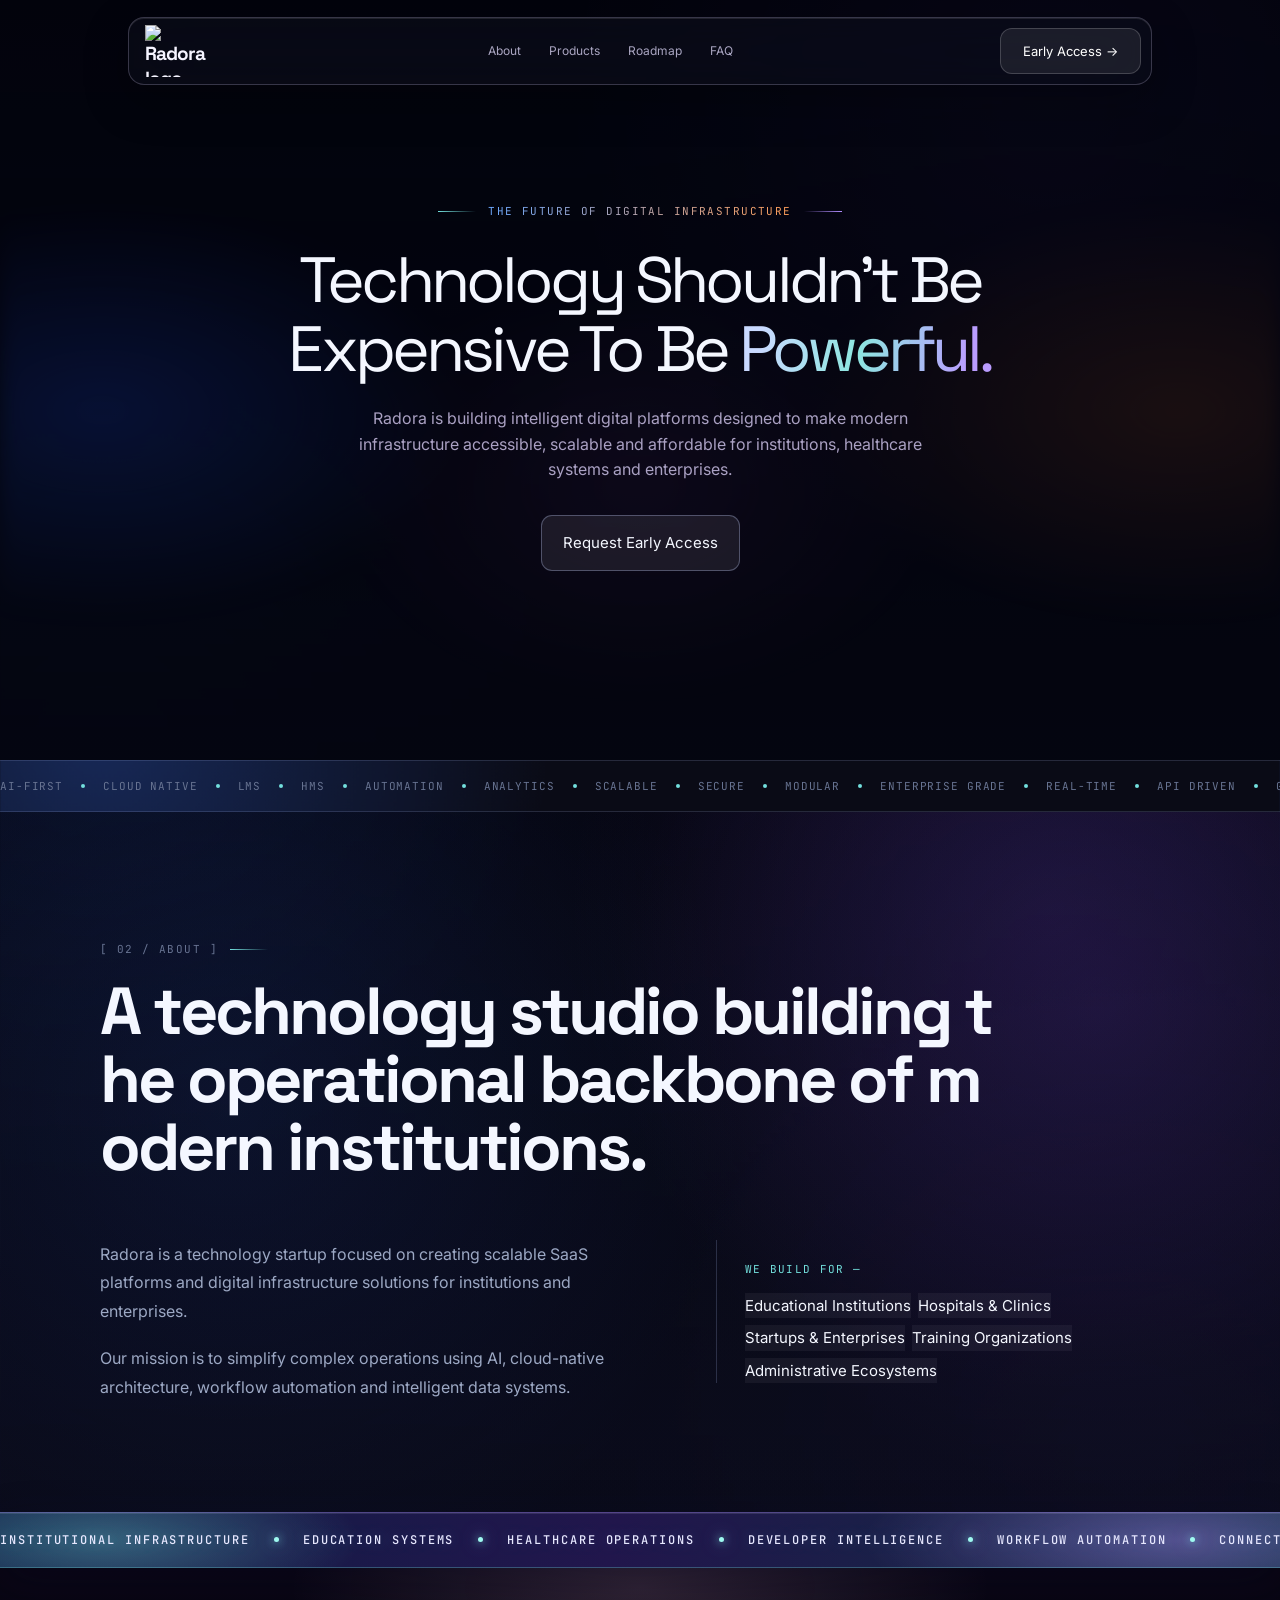
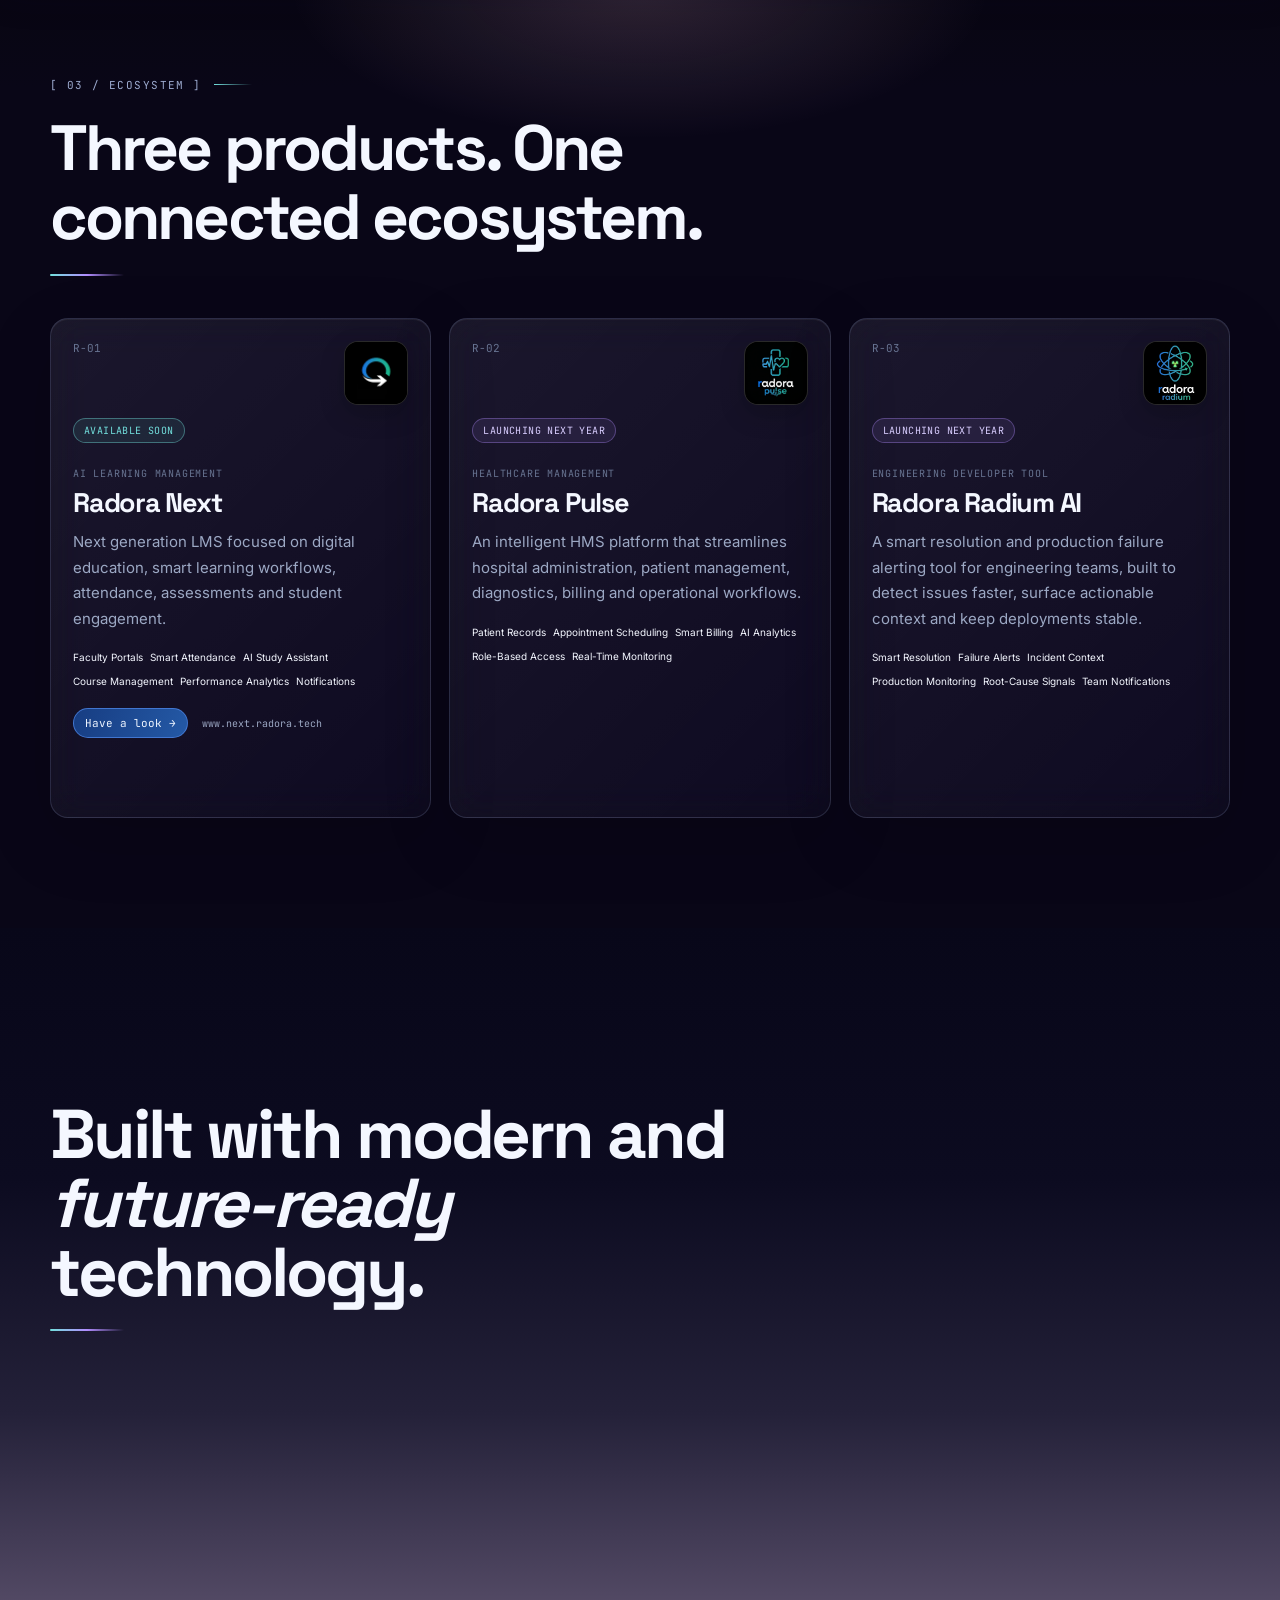
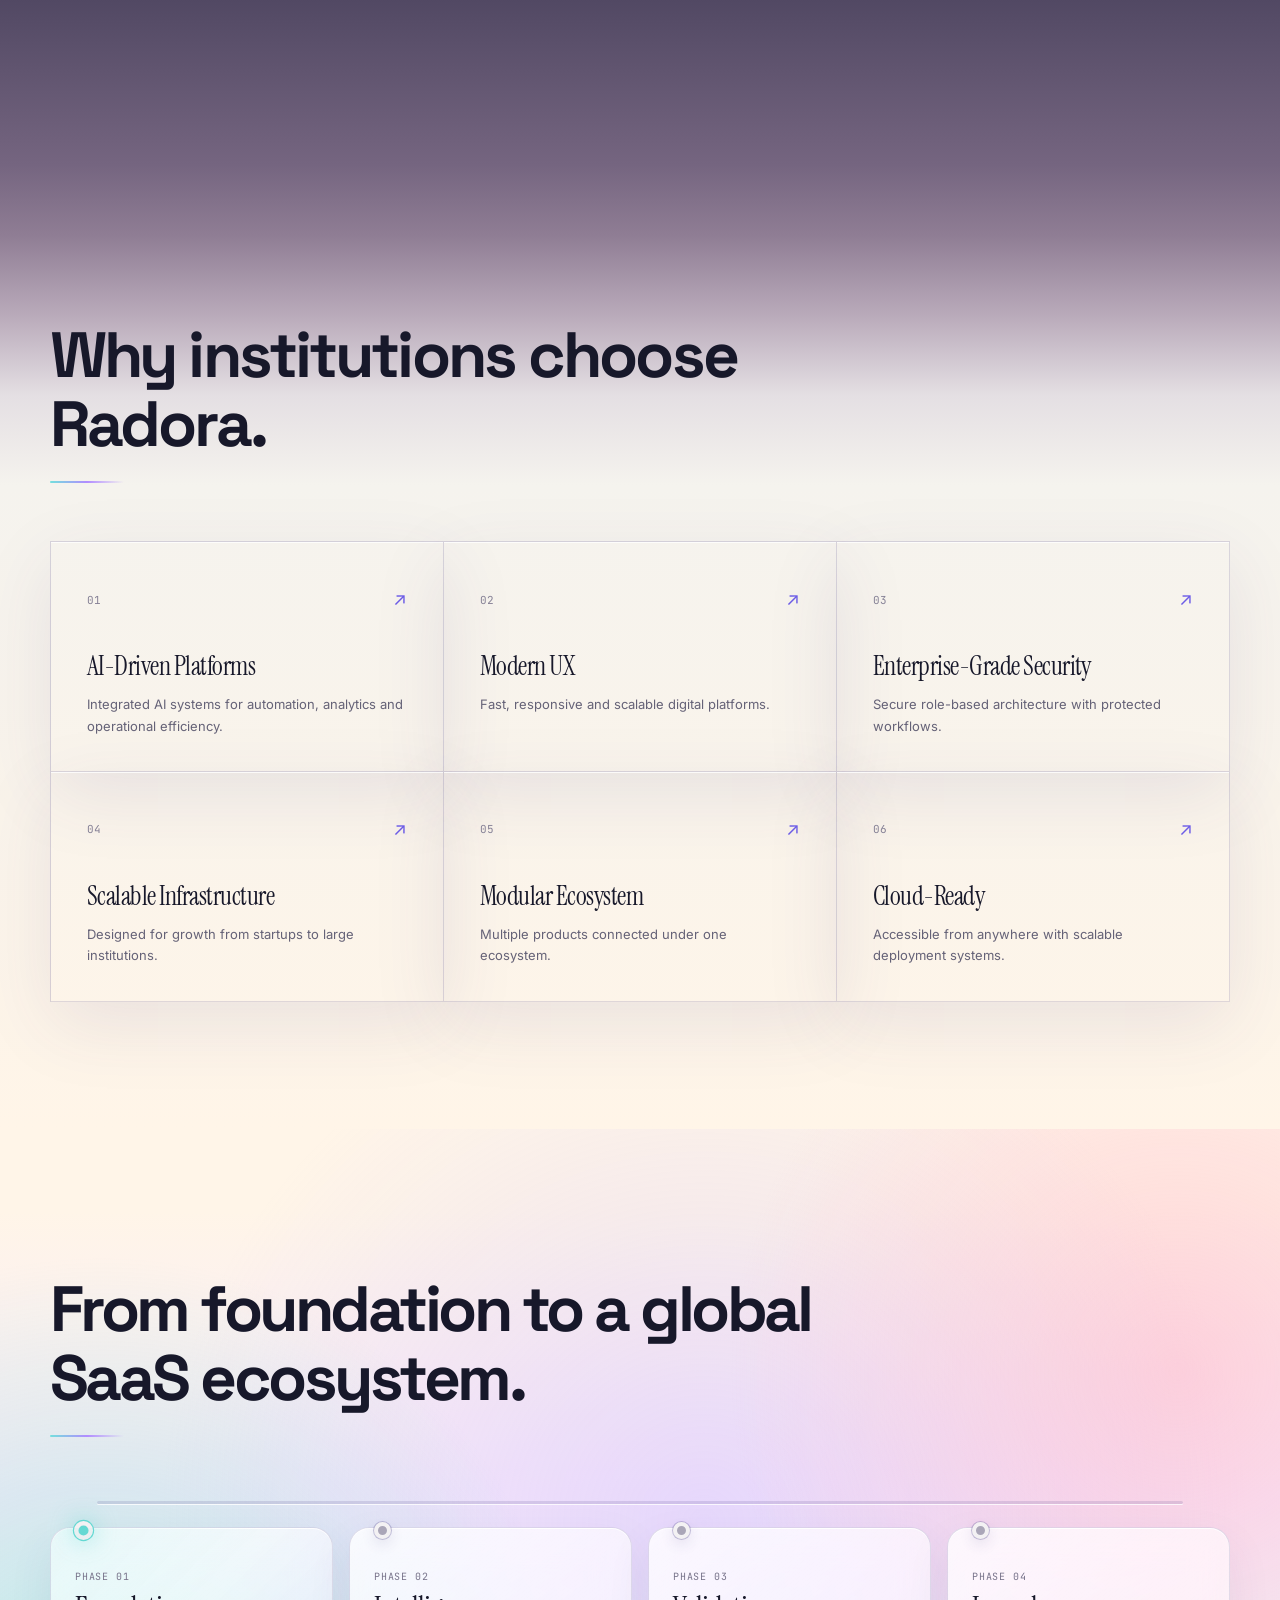
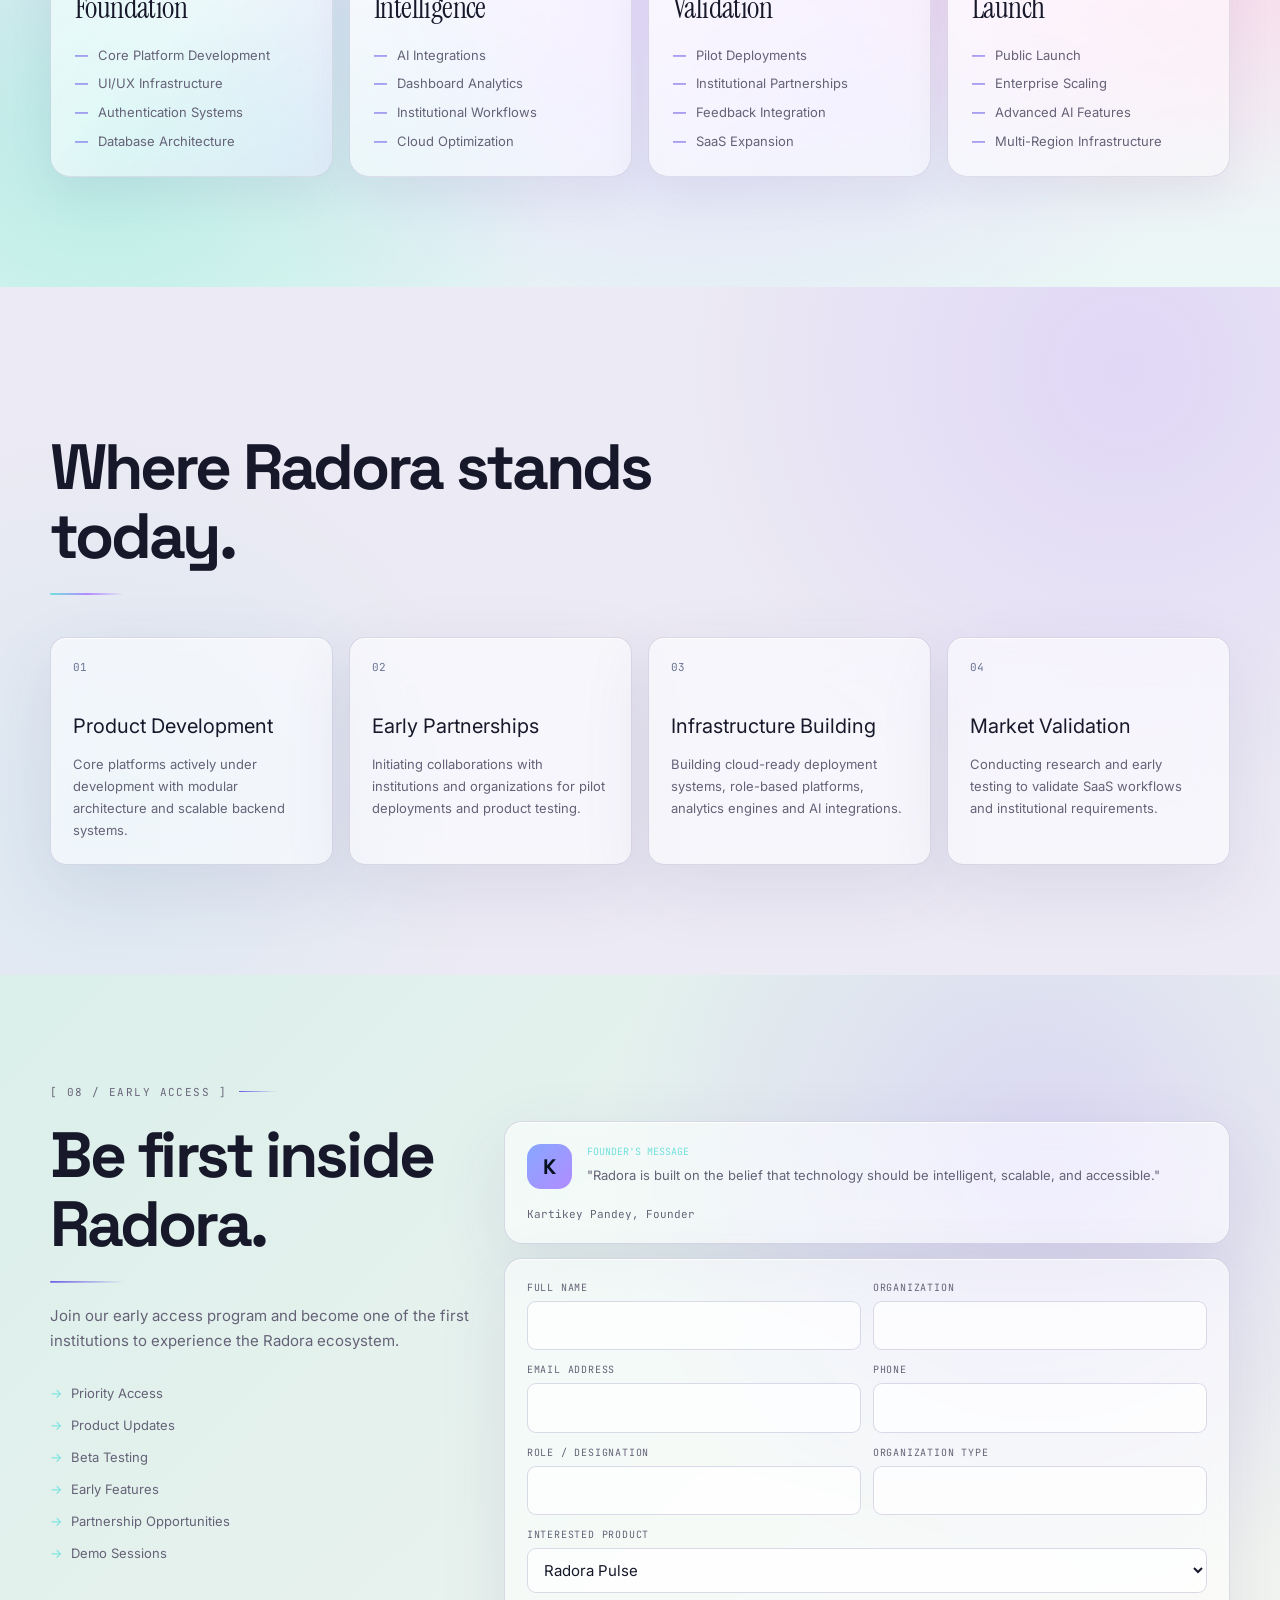
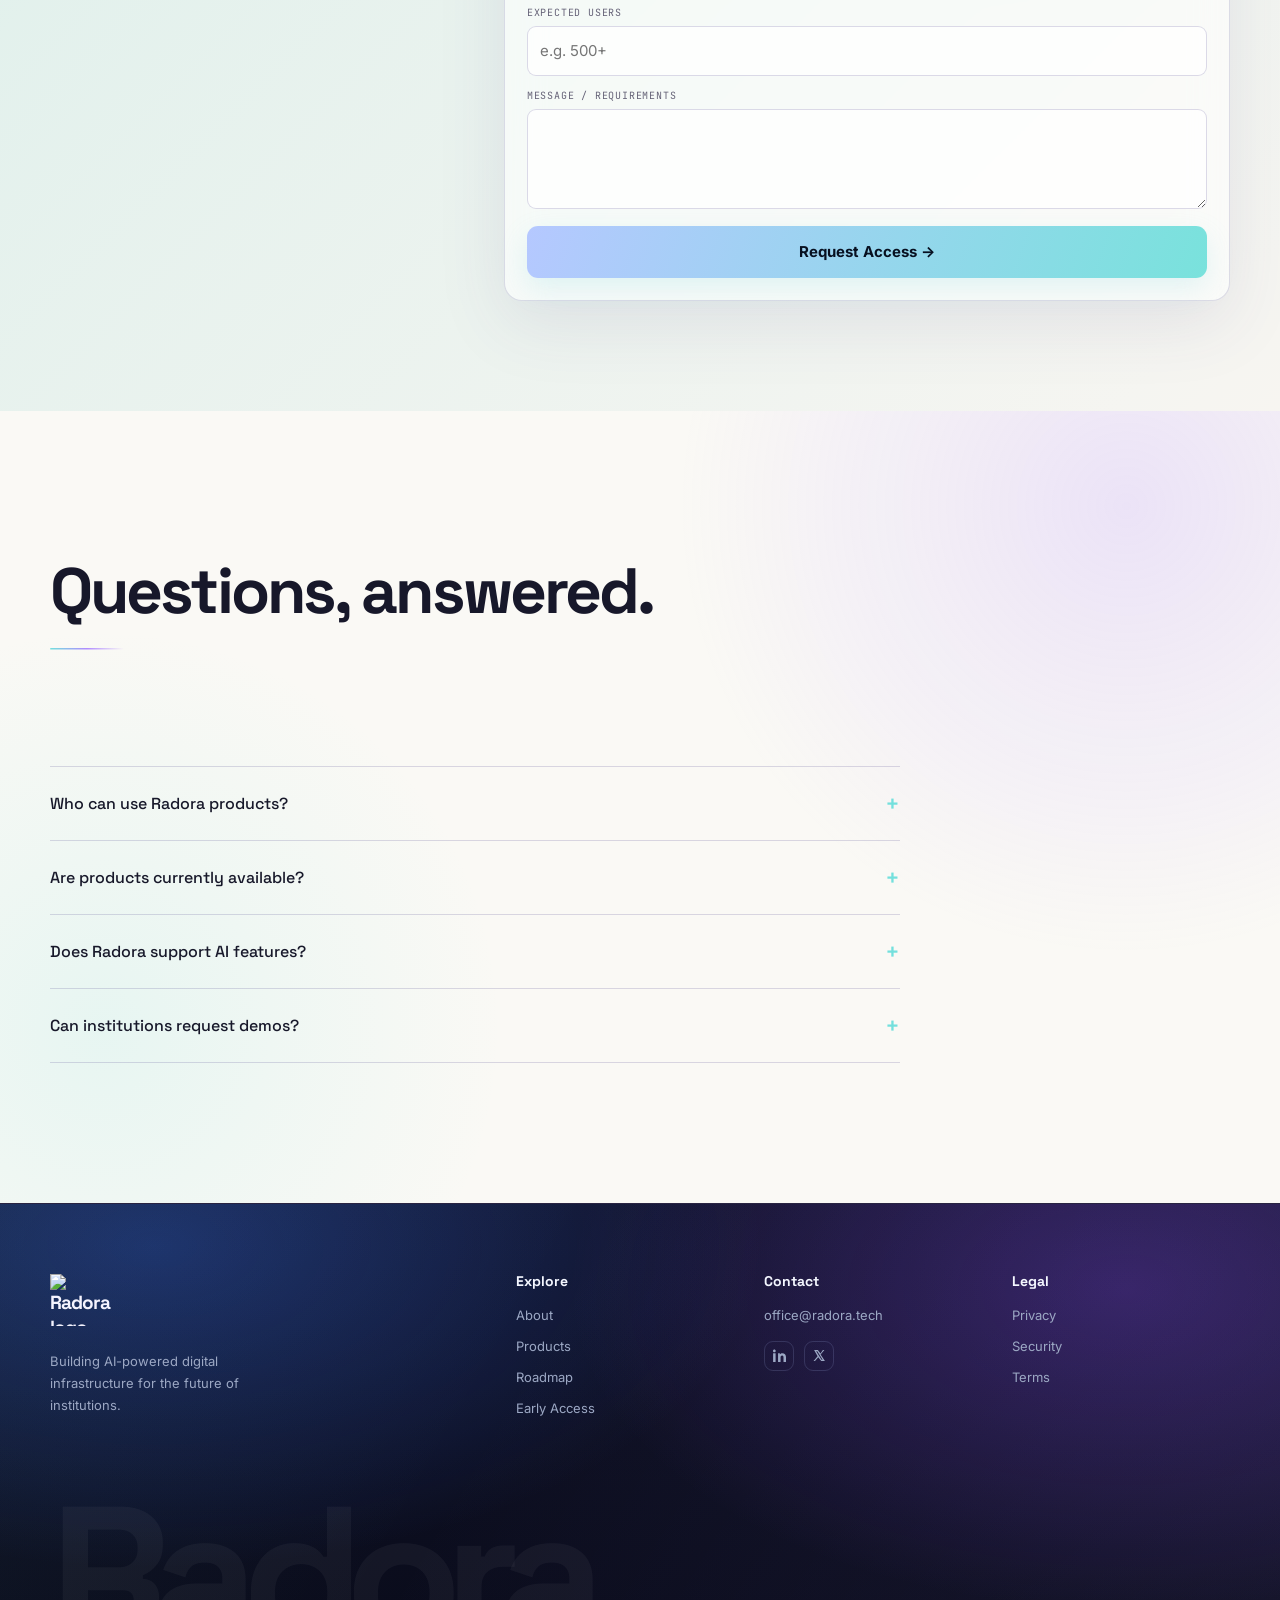
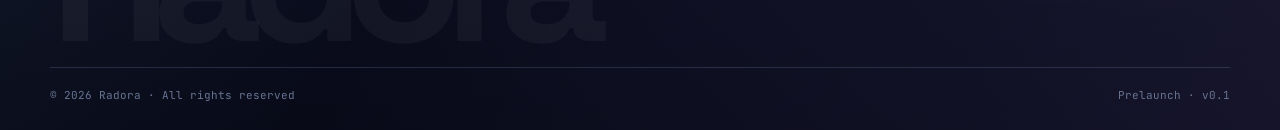
==== index.html @ 743f1c66 "new" ====
<!DOCTYPE html>
<html lang="en">
<head>
    <meta charset="UTF-8">
    <meta name="viewport" content="width=device-width, initial-scale=1.0">
    <title>Radora — AI-First Institutional Infrastructure</title>
    <meta name="description" content="Radora develops next-generation SaaS platforms for Education, Healthcare and Enterprise Operations — combining AI, automation and cloud-native architecture.">
    <meta property="og:title" content="Radora — AI-First Institutional Infrastructure">
    <meta property="og:description" content="Next-generation SaaS for Education, Healthcare and Enterprise. Request early access.">
    <link rel="preconnect" href="https://fonts.googleapis.com">
    <link rel="preconnect" href="https://fonts.gstatic.com" crossorigin>
    <link href="https://fonts.googleapis.com/css2?family=Instrument+Serif:ital@0;1&family=Inter:wght@300;400;500;600&family=JetBrains+Mono:wght@400;500&family=Space+Grotesk:wght@400;500;600;700&display=swap" rel="stylesheet">
    <link rel="stylesheet" href="styles.css">
</head>
<body>
    <!-- Navbar -->
    <nav class="navbar" id="navbar">
        <div class="nav-inner">
            <a href="#top" class="nav-logo">
                <div class="logo-icon">
                    <img src="https://res.cloudinary.com/dcilrqmox/image/upload/v1785686905/radora_office-removebg-preview_u7bznt.png" alt="Radora logo">
                </div>
            </a>
            <div class="nav-links">
                <a href="#about" class="nav-link">About</a>
                <a href="#products" class="nav-link">Products</a>
                <a href="#roadmap" class="nav-link">Roadmap</a>
                <a href="#faq" class="nav-link">FAQ</a>
            </div>
            <a href="#early-access" class="btn-outline nav-cta">Early Access →</a>
            <button class="nav-hamburger" id="hamburger" aria-label="Menu">
                <span></span><span></span><span></span>
            </button>
        </div>
    </nav>

    <!-- Mobile Menu -->
    <div class="mobile-menu" id="mobileMenu">
        <a href="#about" class="mobile-link">About</a>
        <a href="#products" class="mobile-link">Products</a>
        <a href="#roadmap" class="mobile-link">Roadmap</a>
        <a href="#faq" class="mobile-link">FAQ</a>
        <a href="#early-access" class="btn-outline mobile-cta">Early Access →</a>
    </div>

    <main>
        <!-- ========== HERO SECTION ========== -->
        <section id="top" class="hero">
            <video class="hero-video" autoplay muted loop playsinline preload="metadata" aria-hidden="true">
                <source src="./vid.mp4" type="video/mp4">
            </video>
            <div class="hero-panel">
                <div class="reference-stage">
                    <div class="reference-card reference-card--planning">
                        <div class="reference-pill"><span>◯</span> Planning</div>
                        <div class="reference-card-body">
                            <h2>Turn new<br>programs into<br>structured plans<br>without the noise.</h2>
                            <ul>
                                <li>Embedded program leads</li>
                                <li>Decision-ready roadmaps</li>
                            </ul>
                            <a href="#products" class="reference-button">Learn more <span>→</span></a>
                        </div>
                    </div>
                    <div class="reference-card reference-card--procurement">
                        <div class="reference-pill"><span>◔</span> Procurement</div>
                        <div class="reference-card-body">
                            <h2>Source and qualify<br>vendors with far<br>less friction.</h2>
                            <ul>
                                <li>Cross-org scope alignment</li>
                                <li>End-to-end accountability</li>
                            </ul>
                        </div>
                    </div>
                    <div class="reference-card reference-card--logistics">
                        <div class="reference-pill"><span>◌</span> Logistics</div>
                        <div class="reference-card-body">
                            <h2>Move the right<br>materials on time<br>without surprises.</h2>
                            <ul>
                                <li>Spec and fit validations</li>
                                <li>Change order ownership</li>
                            </ul>
                        </div>
                    </div>
                    <div class="reference-card reference-card--commissioning">
                        <div class="reference-pill"><span>♧</span> Commissioning</div>
                        <div class="reference-card-body">
                            <h2>Activate systems<br>with complete<br>context, not<br>guesswork.</h2>
                            <ul>
                                <li>Uninterrupted workflows</li>
                                <li>Verified clean handoffs</li>
                            </ul>
                        </div>
                    </div>
                </div>
                <div class="hero-panel-inner">
                    <!-- Eyebrow -->
                    <div class="hero-eyebrow anim-in">
                        <span class="eyebrow-line"></span>
                        <span>THE FUTURE OF DIGITAL INFRASTRUCTURE</span>
                        <span class="eyebrow-line"></span>
                    </div>

                    <!-- Headline -->
                    <h1 class="hero-title anim-in">
                        <span class="hero-title-line">Technology Shouldn't Be</span>
                        <span class="hero-title-line">Expensive To Be <span class="gradient-text-blue">Powerful.</span></span>
                    </h1>

                    <!-- Sub -->
                    <p class="hero-sub anim-in">
                        Radora is building intelligent digital platforms designed to make modern infrastructure accessible, scalable and affordable for institutions, healthcare systems and enterprises.
                    </p>

                    <!-- CTA Buttons -->
                    <div class="hero-actions anim-in">
                        <a href="#products" class="btn-primary btn-lg">Explore Ecosystem</a>
                        <a href="#early-access" class="btn-glass btn-lg">Request Early Access</a>
                    </div>
                </div>

                <!-- Ecosystem Orbit Diagram -->
                <div class="hero-orbit-section anim-in">
                    <div class="hero-object-stage" aria-hidden="true">
                        <div class="object-glow"></div>
                        <div class="glass-console">
                            <div class="console-top">
                                <span class="console-kicker"><i></i> RADIUM / LIVE SYSTEM</span>
                                <span class="console-time">09:41:08 UTC</span>
                            </div>
                            <div class="console-screen">
                                <div class="screen-chart"><span></span><span></span><span></span><span></span><span></span><span></span></div>
                                <div class="screen-copy"><strong>98.7%</strong><small>system health</small></div>
                            </div>
                            <div class="console-bottom"><span>AI orchestration</span><span class="live-status">● Operational</span></div>
                        </div>
                        <div class="floating-metric metric-one"><small>ACTIVE WORKFLOWS</small><strong>2,480</strong><em>+18.4%</em></div>
                        <div class="floating-metric metric-two"><small>RESPONSE TIME</small><strong>42<span>ms</span></strong><em>optimal</em></div>
                        <div class="glass-orb"><span></span></div>
                    </div>
                    <div class="orbit-diagram">
                        <div class="orbit-ring orbit-outer"></div>
                        <div class="orbit-ring orbit-inner"></div>
                        <div class="orbit-ring orbit-innermost"></div>
                        <div class="orbit-center-node">
                            <div class="orbit-center-label">Core AI</div>
                            <div class="orbit-center-name">RADIUM AI</div>
                        </div>
                        <div class="ecosystem-node node-right anim-in" data-delay="200">
                            <div class="node-label">Product Node</div>
                            <div class="node-name">Radora Pulse HMS</div>
                        </div>
                        <div class="ecosystem-node node-bottom anim-in" data-delay="300">
                            <div class="node-label">Product Node</div>
                            <div class="node-name">Radora Next LMS</div>
                        </div>
                        <div class="ecosystem-node node-left anim-in" data-delay="400">
                            <div class="node-label">Product Node</div>
                            <div class="node-name">Future Platforms</div>
                        </div>
                    </div>
                </div>

            </div>
        </section>

        <!-- ========== MARQUEE ========== -->
        <section class="marquee-section">
            <div class="marquee-track">
                <div class="marquee-content">
                    <span>AI-First</span><span class="marquee-dot"></span>
                    <span>Cloud Native</span><span class="marquee-dot"></span>
                    <span>LMS</span><span class="marquee-dot"></span>
                    <span>HMS</span><span class="marquee-dot"></span>
                    <span>Automation</span><span class="marquee-dot"></span>
                    <span>Analytics</span><span class="marquee-dot"></span>
                    <span>Scalable</span><span class="marquee-dot"></span>
                    <span>Secure</span><span class="marquee-dot"></span>
                    <span>Modular</span><span class="marquee-dot"></span>
                    <span>Enterprise Grade</span><span class="marquee-dot"></span>
                    <span>Real-Time</span><span class="marquee-dot"></span>
                    <span>API Driven</span><span class="marquee-dot"></span>
                    <span>GPT-Powered</span><span class="marquee-dot"></span>
                </div>
                <div class="marquee-content" aria-hidden="true">
                    <span>AI-First</span><span class="marquee-dot"></span>
                    <span>Cloud Native</span><span class="marquee-dot"></span>
                    <span>LMS</span><span class="marquee-dot"></span>
                    <span>HMS</span><span class="marquee-dot"></span>
                    <span>Automation</span><span class="marquee-dot"></span>
                    <span>Analytics</span><span class="marquee-dot"></span>
                    <span>Scalable</span><span class="marquee-dot"></span>
                    <span>Secure</span><span class="marquee-dot"></span>
                    <span>Modular</span><span class="marquee-dot"></span>
                    <span>Enterprise Grade</span><span class="marquee-dot"></span>
                    <span>Real-Time</span><span class="marquee-dot"></span>
                    <span>API Driven</span><span class="marquee-dot"></span>
                    <span>GPT-Powered</span><span class="marquee-dot"></span>
                </div>
            </div>
        </section>

        <!-- ========== ABOUT SECTION ========== -->
        <section id="about" class="section-about">
            <video class="about-video" autoplay muted loop playsinline preload="metadata" aria-hidden="true">
                <source src="./vid.mp4" type="video/mp4">
            </video>
            <div class="container">
                <div class="section-label anim-in">
                    <span class="label-mono">[ 02 / About ]</span>
                    <span class="label-line"></span>
                </div>
                <h2 class="about-heading about-typewriter anim-in">
                    A technology studio building the operational backbone of modern institutions.
                </h2>
                <div class="about-grid">
                    <div class="about-text-col anim-in">
                        <p>Radora is a technology startup focused on creating scalable SaaS platforms and digital infrastructure solutions for institutions and enterprises.</p>
                        <p>Our mission is to simplify complex operations using AI, cloud-native architecture, workflow automation and intelligent data systems.</p>
                    </div>
                    <div class="about-pills-col anim-in">
                        <div class="pills-label">We build for —</div>
                        <div class="pills-wrap">
                            <span class="pill">Educational Institutions</span>
                            <span class="pill">Hospitals & Clinics</span>
                            <span class="pill">Startups & Enterprises</span>
                            <span class="pill">Training Organizations</span>
                            <span class="pill">Administrative Ecosystems</span>
                        </div>
                    </div>
                </div>
            </div>
        </section>

        <!-- ========== ECOSYSTEM BELT ========== -->
        <section class="marquee-section ecosystem-belt" aria-label="Radora capabilities">
            <div class="marquee-track">
                <div class="marquee-content">
                    <span>Institutional Infrastructure</span><span class="marquee-dot"></span>
                    <span>Education Systems</span><span class="marquee-dot"></span>
                    <span>Healthcare Operations</span><span class="marquee-dot"></span>
                    <span>Developer Intelligence</span><span class="marquee-dot"></span>
                    <span>Workflow Automation</span><span class="marquee-dot"></span>
                    <span>Connected Platforms</span><span class="marquee-dot"></span>
                    <span>Intelligent Data</span><span class="marquee-dot"></span>
                    <span>Future-Ready Products</span><span class="marquee-dot"></span>
                </div>
                <div class="marquee-content" aria-hidden="true">
                    <span>Institutional Infrastructure</span><span class="marquee-dot"></span>
                    <span>Education Systems</span><span class="marquee-dot"></span>
                    <span>Healthcare Operations</span><span class="marquee-dot"></span>
                    <span>Developer Intelligence</span><span class="marquee-dot"></span>
                    <span>Workflow Automation</span><span class="marquee-dot"></span>
                    <span>Connected Platforms</span><span class="marquee-dot"></span>
                    <span>Intelligent Data</span><span class="marquee-dot"></span>
                    <span>Future-Ready Products</span><span class="marquee-dot"></span>
                </div>
            </div>
        </section>

        <!-- ========== PRODUCTS / ECOSYSTEM ========== -->
        <section id="products" class="section-products">
            <div class="container">
                <div class="section-label anim-in">
                    <span class="label-mono light">[ 03 / Ecosystem ]</span>
                    <span class="label-line light"></span>
                </div>
                <h2 class="products-title section-heading anim-in">Three products. One connected ecosystem.</h2>

                <div class="products-grid">
                    <!-- Product 1: Radora Next -->
                    <article class="product-card anim-in" data-delay="0">
                        <div class="product-header">
                            <span class="product-id">R-01</span>
                            <img class="product-logo" src="./next.png" alt="Radora Next logo">
                        </div>
                        <div class="product-status product-status--soon">Available Soon</div>
                        <div class="product-category">AI Learning Management</div>
                        <h3 class="product-name">Radora Next</h3>
                        <p class="product-desc">Next generation LMS focused on digital education, smart learning workflows, attendance, assessments and student engagement.</p>
                        <div class="product-tags">
                            <span>Faculty Portals</span>
                            <span>Smart Attendance</span>
                            <span>AI Study Assistant</span>
                            <span>Course Management</span>
                            <span>Performance Analytics</span>
                            <span>Notifications</span>
                        </div>
                        <div class="product-visit">
                            <a class="product-visit-button" href="https://www.next.radora.tech" target="_blank" rel="noopener noreferrer">Have a look →</a>
                            <a class="product-visit-url" href="https://www.next.radora.tech" target="_blank" rel="noopener noreferrer">www.next.radora.tech</a>
                        </div>
                        <div class="product-meta">
                            <div><div class="meta-label">Stage</div><div>Core Modules & AI Integration Research</div></div>
                            <div><div class="meta-label">For</div><div>Schools · Colleges · Universities · Coaching</div></div>
                            <div><div class="meta-label">Database</div><div>Cloud & Local</div></div>
                        </div>
                    </article>

                    <!-- Product 2: Radora Pulse -->
                    <article class="product-card anim-in" data-delay="100">
                        <div class="product-header">
                            <span class="product-id">R-02</span>
                            <img class="product-logo" src="./pulse.png" alt="Radora Pulse logo">
                        </div>
                        <div class="product-status">Launching Next Year</div>
                        <div class="product-category">Healthcare Management</div>
                        <h3 class="product-name">Radora Pulse</h3>
                        <p class="product-desc">An intelligent HMS platform that streamlines hospital administration, patient management, diagnostics, billing and operational workflows.</p>
                        <div class="product-tags">
                            <span>Patient Records</span>
                            <span>Appointment Scheduling</span>
                            <span>Smart Billing</span>
                            <span>AI Analytics</span>
                            <span>Role-Based Access</span>
                            <span>Real-Time Monitoring</span>
                        </div>
                        <div class="product-meta">
                            <div><div class="meta-label">Stage</div><div>MVP Architecture & Dashboard Development</div></div>
                            <div><div class="meta-label">For</div><div>Hospitals · Clinics · Healthcare Institutions</div></div>
                            <div><div class="meta-label">Database</div><div>Cloud & Local</div></div>
                        </div>
                    </article>

                    <!-- Product 3: Radora Radium AI -->
                    <article class="product-card anim-in" data-delay="200">
                        <div class="product-header">
                            <span class="product-id">R-03</span>
                            <img class="product-logo" src="./radium.png" alt="Radora Radium AI logo">
                        </div>
                        <div class="product-status">Launching Next Year</div>
                        <div class="product-category">Engineering Developer Tool</div>
                        <h3 class="product-name">Radora Radium AI</h3>
                        <p class="product-desc">A smart resolution and production failure alerting tool for engineering teams, built to detect issues faster, surface actionable context and keep deployments stable.</p>
                        <div class="product-tags">
                            <span>Smart Resolution</span>
                            <span>Failure Alerts</span>
                            <span>Incident Context</span>
                            <span>Production Monitoring</span>
                            <span>Root-Cause Signals</span>
                            <span>Team Notifications</span>
                        </div>
                        <div class="product-meta">
                            <div><div class="meta-label">Stage</div><div>Developer Tooling & Alerting Intelligence</div></div>
                            <div><div class="meta-label">For</div><div>Engineering teams · DevOps · Production systems</div></div>
                            <div><div class="meta-label">Database</div><div>Cloud & Local</div></div>
                        </div>
                    </article>
                </div>
            </div>
        </section>

        <!-- ========== TECH STACK ========== -->
        <section class="section-stack">
            <div class="container">
                <div class="section-label anim-in">
                    <span class="label-mono light">[ 07 / Stack ]</span>
                    <span class="label-line light"></span>
                </div>
                <h2 class="stack-title section-heading anim-in">Built with modern and <em class="accent-glow">future-ready</em> technology.</h2>
                <ul class="stack-list">
                    <li class="stack-item anim-in" data-delay="0"><video class="stack-item-video" muted loop playsinline preload="metadata" aria-hidden="true"><source src="./vid.mp4" type="video/mp4"></video><span class="stack-text">High-performance digital experiences</span></li>
                    <li class="stack-item anim-in" data-delay="50"><video class="stack-item-video" muted loop playsinline preload="metadata" aria-hidden="true"><source src="./vid.mp4" type="video/mp4"></video><span class="stack-text">Secure and scalable platforms</span></li>
                    <li class="stack-item anim-in" data-delay="100"><video class="stack-item-video" muted loop playsinline preload="metadata" aria-hidden="true"><source src="./vid.mp4" type="video/mp4"></video><span class="stack-text">AI-powered automation</span></li>
                    <li class="stack-item anim-in" data-delay="150"><video class="stack-item-video" muted loop playsinline preload="metadata" aria-hidden="true"><source src="./vid.mp4" type="video/mp4"></video><span class="stack-text">Real-time analytics systems</span></li>
                    <li class="stack-item anim-in" data-delay="200"><video class="stack-item-video" muted loop playsinline preload="metadata" aria-hidden="true"><source src="./vid.mp4" type="video/mp4"></video><span class="stack-text">Cloud-ready infrastructure</span></li>
                    <li class="stack-item anim-in" data-delay="250"><video class="stack-item-video" muted loop playsinline preload="metadata" aria-hidden="true"><source src="./vid.mp4" type="video/mp4"></video><span class="stack-text">Intelligent workflow management</span></li>
                    <li class="stack-item anim-in" data-delay="300"><video class="stack-item-video" muted loop playsinline preload="metadata" aria-hidden="true"><source src="./vid.mp4" type="video/mp4"></video><span class="stack-text">Enterprise-grade reliability</span></li>
                    <li class="stack-item anim-in" data-delay="350"><video class="stack-item-video" muted loop playsinline preload="metadata" aria-hidden="true"><source src="./vid.mp4" type="video/mp4"></video><span class="stack-text">Future-ready SaaS ecosystems</span></li>
                </ul>
            </div>
        </section>

        <!-- ========== WHY RADORA ========== -->
        <section id="why" class="section-why">
            <div class="container">
                <div class="section-label anim-in">
                    <span class="label-mono">[ 06 / Why Radora ]</span>
                    <span class="label-line"></span>
                </div>
                <h2 class="why-heading section-heading anim-in">Why institutions choose Radora.</h2>
                <div class="why-grid">
                    <div class="why-card anim-in" data-delay="0">
                        <video class="why-card-video" muted loop playsinline preload="metadata" aria-hidden="true"><source src="./vid.mp4" type="video/mp4"></video>
                        <div class="why-card-top"><span class="why-num">01</span><span class="why-arrow">↗</span></div>
                        <h3>AI-Driven Platforms</h3>
                        <p>Integrated AI systems for automation, analytics and operational efficiency.</p>
                    </div>
                    <div class="why-card anim-in" data-delay="50">
                        <video class="why-card-video" muted loop playsinline preload="metadata" aria-hidden="true"><source src="./vid.mp4" type="video/mp4"></video>
                        <div class="why-card-top"><span class="why-num">02</span><span class="why-arrow">↗</span></div>
                        <h3>Modern UX</h3>
                        <p>Fast, responsive and scalable digital platforms.</p>
                    </div>
                    <div class="why-card anim-in" data-delay="100">
                        <video class="why-card-video" muted loop playsinline preload="metadata" aria-hidden="true"><source src="./vid.mp4" type="video/mp4"></video>
                        <div class="why-card-top"><span class="why-num">03</span><span class="why-arrow">↗</span></div>
                        <h3>Enterprise-Grade Security</h3>
                        <p>Secure role-based architecture with protected workflows.</p>
                    </div>
                    <div class="why-card anim-in" data-delay="150">
                        <video class="why-card-video" muted loop playsinline preload="metadata" aria-hidden="true"><source src="./vid.mp4" type="video/mp4"></video>
                        <div class="why-card-top"><span class="why-num">04</span><span class="why-arrow">↗</span></div>
                        <h3>Scalable Infrastructure</h3>
                        <p>Designed for growth from startups to large institutions.</p>
                    </div>
                    <div class="why-card anim-in" data-delay="200">
                        <video class="why-card-video" muted loop playsinline preload="metadata" aria-hidden="true"><source src="./vid.mp4" type="video/mp4"></video>
                        <div class="why-card-top"><span class="why-num">05</span><span class="why-arrow">↗</span></div>
                        <h3>Modular Ecosystem</h3>
                        <p>Multiple products connected under one ecosystem.</p>
                    </div>
                    <div class="why-card anim-in" data-delay="250">
                        <video class="why-card-video" muted loop playsinline preload="metadata" aria-hidden="true"><source src="./vid.mp4" type="video/mp4"></video>
                        <div class="why-card-top"><span class="why-num">06</span><span class="why-arrow">↗</span></div>
                        <h3>Cloud-Ready</h3>
                        <p>Accessible from anywhere with scalable deployment systems.</p>
                    </div>
                </div>
            </div>
        </section>

        <!-- ========== ROADMAP ========== -->
        <section id="roadmap" class="section-roadmap">
            <div class="container">
                <div class="section-label anim-in">
                    <span class="label-mono">[ 04 / Roadmap ]</span>
                    <span class="label-line"></span>
                </div>
                <h2 class="roadmap-heading section-heading anim-in">From foundation to a global SaaS ecosystem.</h2>
                <div class="roadmap-track">
                    <div class="roadmap-progress-line"></div>
                    <div class="roadmap-progress-fill" id="roadmapFill"></div>
                    <div class="roadmap-phases">
                        <div class="phase anim-in" data-delay="0">
                            <span class="phase-dot"></span>
                            <div class="phase-label">Phase 01</div>
                            <div class="phase-title">Foundation</div>
                            <ul class="phase-items">
                                <li><span>—</span>Core Platform Development</li>
                                <li><span>—</span>UI/UX Infrastructure</li>
                                <li><span>—</span>Authentication Systems</li>
                                <li><span>—</span>Database Architecture</li>
                            </ul>
                        </div>
                        <div class="phase anim-in" data-delay="150">
                            <span class="phase-dot"></span>
                            <div class="phase-label">Phase 02</div>
                            <div class="phase-title">Intelligence</div>
                            <ul class="phase-items">
                                <li><span>—</span>AI Integrations</li>
                                <li><span>—</span>Dashboard Analytics</li>
                                <li><span>—</span>Institutional Workflows</li>
                                <li><span>—</span>Cloud Optimization</li>
                            </ul>
                        </div>
                        <div class="phase anim-in" data-delay="300">
                            <span class="phase-dot"></span>
                            <div class="phase-label">Phase 03</div>
                            <div class="phase-title">Validation</div>
                            <ul class="phase-items">
                                <li><span>—</span>Pilot Deployments</li>
                                <li><span>—</span>Institutional Partnerships</li>
                                <li><span>—</span>Feedback Integration</li>
                                <li><span>—</span>SaaS Expansion</li>
                            </ul>
                        </div>
                        <div class="phase anim-in" data-delay="450">
                            <span class="phase-dot"></span>
                            <div class="phase-label">Phase 04</div>
                            <div class="phase-title">Launch</div>
                            <ul class="phase-items">
                                <li><span>—</span>Public Launch</li>
                                <li><span>—</span>Enterprise Scaling</li>
                                <li><span>—</span>Advanced AI Features</li>
                                <li><span>—</span>Multi-Region Infrastructure</li>
                            </ul>
                        </div>
                    </div>
                </div>
            </div>
        </section>

        <!-- ========== CURRENT STAGE ========== -->
        <section class="section-stage">
            <div class="container">
                <div class="section-label anim-in">
                    <span class="label-mono">[ 05 / Current Stage ]</span>
                    <span class="label-line"></span>
                </div>
                <h2 class="stage-heading section-heading anim-in">Where Radora stands today.</h2>
                <div class="stage-grid">
                    <div class="stage-card anim-in" data-delay="0">
                        <div class="stage-num">01</div>
                        <div class="stage-title">Product Development</div>
                        <p>Core platforms actively under development with modular architecture and scalable backend systems.</p>
                    </div>
                    <div class="stage-card anim-in" data-delay="100">
                        <div class="stage-num">02</div>
                        <div class="stage-title">Early Partnerships</div>
                        <p>Initiating collaborations with institutions and organizations for pilot deployments and product testing.</p>
                    </div>
                    <div class="stage-card anim-in" data-delay="200">
                        <div class="stage-num">03</div>
                        <div class="stage-title">Infrastructure Building</div>
                        <p>Building cloud-ready deployment systems, role-based platforms, analytics engines and AI integrations.</p>
                    </div>
                    <div class="stage-card anim-in" data-delay="300">
                        <div class="stage-num">04</div>
                        <div class="stage-title">Market Validation</div>
                        <p>Conducting research and early testing to validate SaaS workflows and institutional requirements.</p>
                    </div>
                </div>
            </div>
        </section>

        <!-- ========== EARLY ACCESS ========== -->
        <section id="early-access" class="section-ea">
            <div class="container">
                <div class="section-label anim-in">
                    <span class="label-mono dark">[ 08 / Early Access ]</span>
                    <span class="label-line dark"></span>
                </div>
                <div class="ea-grid">
                    <div class="ea-left anim-in">
                        <h2 class="ea-heading section-heading anim-in">Be first inside Radora.</h2>
                        <p class="ea-sub">Join our early access program and become one of the first institutions to experience the Radora ecosystem.</p>
                        <ul class="ea-benefits">
                            <li><span class="ea-arrow">→</span>Priority Access</li>
                            <li><span class="ea-arrow">→</span>Product Updates</li>
                            <li><span class="ea-arrow">→</span>Beta Testing</li>
                            <li><span class="ea-arrow">→</span>Early Features</li>
                            <li><span class="ea-arrow">→</span>Partnership Opportunities</li>
                            <li><span class="ea-arrow">→</span>Demo Sessions</li>
                        </ul>
                    </div>
                    <div class="ea-right anim-in">
                        <!-- Founder Quote -->
                        <div class="founder-card">
                            <div class="founder-inner">
                                <div class="founder-avatar">K</div>
                                <div class="founder-content">
                                    <div class="founder-label">Founder's Message</div>
                                    <div class="founder-quote">"Radora is built on the belief that technology should be intelligent, scalable, and accessible."</div>
                                </div>
                            </div>
                            <div class="founder-name">Kartikey Pandey, Founder</div>
                        </div>

                        <!-- Form -->
                        <form class="ea-form" id="eaForm">
                            <div class="form-row">
                                <label class="form-field">
                                    <span class="field-label">Full Name</span>
                                    <input type="text" required name="fullName">
                                </label>
                                <label class="form-field">
                                    <span class="field-label">Organization</span>
                                    <input type="text" required name="organization">
                                </label>
                            </div>
                            <div class="form-row">
                                <label class="form-field">
                                    <span class="field-label">Email Address</span>
                                    <input type="email" required name="email">
                                </label>
                                <label class="form-field">
                                    <span class="field-label">Phone</span>
                                    <input type="tel" required name="phone">
                                </label>
                            </div>
                            <div class="form-row">
                                <label class="form-field">
                                    <span class="field-label">Role / Designation</span>
                                    <input type="text" required name="role">
                                </label>
                                <label class="form-field">
                                    <span class="field-label">Organization Type</span>
                                    <input type="text" required name="orgType">
                                </label>
                            </div>
                            <label class="form-field full">
                                <span class="field-label">Interested Product</span>
                                <select required name="product">
                                    <option>Radora Pulse</option>
                                    <option>Radora Next</option>
                                    <option>Radora Radium AI</option>
                                    <option>AI Solutions</option>
                                </select>
                            </label>
                            <label class="form-field full">
                                <span class="field-label">Expected Users</span>
                                <input type="text" placeholder="e.g. 500+" name="expectedUsers">
                            </label>
                            <label class="form-field full">
                                <span class="field-label">Message / Requirements</span>
                                <textarea rows="3" name="message"></textarea>
                            </label>
                            <button type="submit" class="btn-submit">Request Access →</button>
                        </form>
                    </div>
                </div>
            </div>
        </section>

        <!-- ========== FAQ ========== -->
        <section id="faq" class="section-faq">
            <div class="container">
                <div class="section-label anim-in">
                    <span class="label-mono">[ 09 / FAQ ]</span>
                    <span class="label-line"></span>
                </div>
                <h2 class="faq-heading section-heading anim-in">Questions, answered.</h2>
                <div class="faq-list">
                    <div class="faq-item anim-in" data-delay="0">
                        <button class="faq-question">
                            <span>What is Radora?</span>
                            <span class="faq-toggle">+</span>
                        </button>
                        <div class="faq-answer">
                            <p>Radora is an AI-first SaaS ecosystem focused on educational, healthcare and enterprise digital infrastructure.</p>
                        </div>
                    </div>
                    <div class="faq-item anim-in" data-delay="50">
                        <button class="faq-question">
                            <span>Who can use Radora products?</span>
                            <span class="faq-toggle">+</span>
                        </button>
                        <div class="faq-answer">
                            <p>Educational institutions, hospitals, clinics, startups, enterprises and organizations of all sizes.</p>
                        </div>
                    </div>
                    <div class="faq-item anim-in" data-delay="100">
                        <button class="faq-question">
                            <span>Are products currently available?</span>
                            <span class="faq-toggle">+</span>
                        </button>
                        <div class="faq-answer">
                            <p>Radora products are currently in active development and early access stages — request a demo to get inside.</p>
                        </div>
                    </div>
                    <div class="faq-item anim-in" data-delay="150">
                        <button class="faq-question">
                            <span>Does Radora support AI features?</span>
                            <span class="faq-toggle">+</span>
                        </button>
                        <div class="faq-answer">
                            <p>Yes. AI automation and intelligent workflows are a core part of the Radora ecosystem.</p>
                        </div>
                    </div>
                    <div class="faq-item anim-in" data-delay="200">
                        <button class="faq-question">
                            <span>Can institutions request demos?</span>
                            <span class="faq-toggle">+</span>
                        </button>
                        <div class="faq-answer">
                            <p>Absolutely. Institutions can request early demos and pilot partnerships through the form above.</p>
                        </div>
                    </div>
                </div>
            </div>
        </section>
    </main>

    <!-- ========== FOOTER ========== -->
    <footer class="footer">
        <div class="container">
            <div class="footer-grid">
                <div class="footer-brand">
                    <div class="nav-logo" style="margin-bottom: 24px;">
                        <div class="logo-icon">
                            <img src="https://res.cloudinary.com/dcilrqmox/image/upload/v1785686905/radora_office-removebg-preview_u7bznt.png" alt="Radora logo">
                        </div>
                    </div>
                    <p class="footer-tagline">Building AI-powered digital infrastructure for the future of institutions.</p>
                </div>
                <div class="footer-links-group">
                    <h4>Explore</h4>
                    <a href="#about">About</a>
                    <a href="#products">Products</a>
                    <a href="#roadmap">Roadmap</a>
                    <a href="#early-access">Early Access</a>
                </div>
                <div class="footer-links-group">
                    <h4>Contact</h4>
                    <a href="mailto:office@radora.tech">office@radora.tech</a>
                    <div class="footer-socials">
                        <a href="https://www.linkedin.com/company/radora-tech/" target="_blank" rel="noreferrer" class="social-btn" aria-label="LinkedIn">
                            <svg viewBox="0 0 24 24" class="social-icon"><path d="M4.98 3.5C4.98 4.88 3.87 6 2.5 6S0 4.88 0 3.5 1.11 1 2.5 1 4.98 2.12 4.98 3.5zM.2 8.02h4.6V24H.2V8.02zM8.29 8.02h4.4v2.18h.06c.61-1.15 2.1-2.36 4.31-2.36C21.36 7.84 24 10.2 24 14.84V24h-4.6v-7.62c0-1.82-.03-4.16-2.54-4.16-2.54 0-2.93 1.98-2.93 4.03V24h-4.6V8.02z" fill="currentColor"/></svg>
                        </a>
                        <a href="https://x.com/radoratech" target="_blank" rel="noreferrer" class="social-btn" aria-label="X">
                            <svg viewBox="0 0 24 24" class="social-icon"><path d="M18.244 2H21l-6.99 7.97L22 22h-6.844l-5.356-6.98L3.68 22H1l7.48-8.53L2 2h7.01l4.83 6.33L18.244 2Zm-2.4 18h1.92L7.96 3.96H5.88L15.844 20Z" fill="currentColor"/></svg>
                        </a>
                    </div>
                </div>
                <div class="footer-links-group">
                    <h4>Legal</h4>
                    <a href="#">Privacy</a>
                    <a href="#">Security</a>
                    <a href="#">Terms</a>
                </div>
            </div>
            <div class="footer-big-name">Radora</div>
            <div class="footer-bottom">
                <div>© 2026 Radora · All rights reserved</div>
                <div class="footer-version">Prelaunch · v0.1</div>
            </div>
        </div>
    </footer>

    <!-- Cursor glow -->
    <div class="cursor-glow" id="cursorGlow"></div>

    <!-- Scripts -->
    <script src="https://cdnjs.cloudflare.com/ajax/libs/gsap/3.12.5/gsap.min.js"></script>
    <script src="https://cdnjs.cloudflare.com/ajax/libs/gsap/3.12.5/ScrollTrigger.min.js"></script>
    <script src="script.js"></script>
</body>
</html>
---- styles.css ----
:root {
  --bg: #070914;
  --bg-soft: #0b1020;
  --surface: rgba(15, 22, 42, .68);
  --surface-strong: rgba(20, 29, 53, .82);
  --line: rgba(180, 198, 255, .16);
  --line-bright: rgba(196, 211, 255, .31);
  --text: #f4f7ff;
  --muted: #9ca8c4;
  --faint: #687492;
  --blue: #86a7ff;
  --cyan: #73e0dd;
  --violet: #b18cff;
  --pink: #f19bdb;
  --green: #8ce5aa;
  --danger: #ff9aab;
  --max: 1180px;
  --ease: cubic-bezier(.2, .8, .2, 1);
}

* { box-sizing: border-box; }
html { scroll-behavior: smooth; scroll-padding-top: 100px; background: var(--bg); }
body {
  margin: 0;
  overflow-x: hidden;
  color: var(--text);
  background:
    radial-gradient(circle at 8% 12%, rgba(52, 112, 255, .22), transparent 26rem),
    radial-gradient(circle at 86% 28%, rgba(141, 73, 255, .18), transparent 30rem),
    radial-gradient(circle at 52% 74%, rgba(38, 204, 143, .11), transparent 28rem),
    #04050b;
  font: 400 15px/1.7 Inter, sans-serif;
}
body::before {
  content: "";
  position: fixed;
  inset: 0;
  pointer-events: none;
  z-index: 0;
  opacity: .17;
  background-image: linear-gradient(rgba(255,255,255,.018) 1px, transparent 1px), linear-gradient(90deg, rgba(255,255,255,.018) 1px, transparent 1px);
  background-size: 72px 72px;
  mask-image: linear-gradient(to bottom, #000, transparent 85%);
}
a { color: inherit; text-decoration: none; }
button, input, select, textarea { font: inherit; }
button { color: inherit; }
h1, h2, h3, h4, p { margin: 0; }
h1, h2, h3, h4 { font-family: "Space Grotesk", sans-serif; line-height: 1.08; letter-spacing: -.045em; }
ul { margin: 0; padding: 0; list-style: none; }

main, footer, .navbar, .mobile-menu, .cursor-glow { position: relative; z-index: 1; }
.container { width: min(var(--max), calc(100% - 48px)); margin: auto; }

.navbar { position: fixed; top: 18px; left: 50%; width: min(1080px, calc(100% - 32px)); transform: translateX(-50%); z-index: 20; }
.nav-inner {
  display: flex; align-items: center; justify-content: space-between; gap: 24px; padding: 9px 12px 9px 18px;
  border: 1px solid var(--line); border-radius: 18px; background: rgba(9, 14, 29, .58);
  backdrop-filter: blur(24px) saturate(150%); box-shadow: 0 16px 50px rgba(0,0,0,.2); transition: .3s var(--ease);
}
.navbar.scrolled .nav-inner { background: rgba(10, 15, 31, .86); border-color: var(--line-bright); }
.nav-logo { display: flex; align-items: center; gap: 10px; font: 700 20px "Space Grotesk", sans-serif; letter-spacing: -.05em; }
.logo-icon { display: grid; place-items: center; width: 42px; height: 42px; }
.logo-icon svg { width: 42px; height: 42px; }
.logo-icon img { display: block; width: 42px; height: 42px; object-fit: contain; }
.nav-links { display: flex; gap: 28px; }
.nav-link { color: var(--muted); font-size: 13px; transition: color .2s; }
.nav-link:hover { color: var(--text); }
.btn-outline, .btn-glass, .btn-primary, .btn-submit {
  display: inline-flex; align-items: center; justify-content: center; gap: 8px; border-radius: 11px; padding: 11px 17px;
  border: 1px solid var(--line-bright); transition: transform .25s var(--ease), border-color .25s, background .25s, box-shadow .25s; cursor: pointer;
}
.btn-outline { color: var(--text); font-size: 13px; background: rgba(141, 164, 255, .1); }
.btn-outline:hover, .btn-glass:hover { transform: translateY(-2px); border-color: rgba(149, 190, 255, .7); background: rgba(125, 151, 255, .18); }
.btn-primary, .btn-submit { color: #071020; background: linear-gradient(110deg, #b5c8ff, #79e2dc); border: 0; font-weight: 700; box-shadow: 0 10px 28px rgba(108, 203, 218, .18); }
.btn-primary:hover, .btn-submit:hover { transform: translateY(-2px); box-shadow: 0 15px 35px rgba(108, 203, 218, .3); }
.btn-glass { color: var(--text); background: rgba(255,255,255,.06); }
.btn-lg { padding: 14px 21px; }
.nav-hamburger { display: none; border: 0; cursor: pointer; }
.nav-hamburger span { display: block; width: 22px; height: 2px; margin: 4px; background: var(--text); transition: .2s; }
.nav-hamburger.active span:first-child { transform: translateY(6px) rotate(45deg); }
.nav-hamburger.active span:nth-child(2) { opacity: 0; }
.nav-hamburger.active span:last-child { transform: translateY(-6px) rotate(-45deg); }
.mobile-menu { position: fixed; inset: 0; display: grid; place-content: center; gap: 26px; text-align: center; background: rgba(5,8,18,.9); backdrop-filter: blur(24px); opacity: 0; pointer-events: none; transition: .35s; z-index: 15; }
.mobile-menu.active { opacity: 1; pointer-events: auto; }
.mobile-link { font: 500 22px "Space Grotesk"; }

section { padding: 110px 0; }
.hero { min-height: 920px; padding: 150px 0 92px; overflow: hidden; }
.hero-panel { width: min(var(--max), calc(100% - 48px)); margin: auto; }
.hero-panel-inner { max-width: 820px; }
.hero-eyebrow, .section-label { display: flex; align-items: center; gap: 12px; color: var(--faint); font: 11px "JetBrains Mono", monospace; letter-spacing: .13em; text-transform: uppercase; }
.eyebrow-line, .label-line { width: 38px; height: 1px; background: linear-gradient(90deg, var(--cyan), transparent); }
.hero-eyebrow .eyebrow-line:last-child { background: linear-gradient(90deg, transparent, var(--violet)); }
.hero-title { max-width: 880px; margin: 25px 0 24px; font-size: clamp(3.5rem, 8vw, 7.4rem); }
.gradient-text-blue { background: linear-gradient(100deg, #c9d9ff 10%, #8de6e0 47%, #ba9cff 90%); background-clip: text; -webkit-background-clip: text; color: transparent; }
.hero-sub { max-width: 620px; color: var(--muted); font-size: 17px; line-height: 1.8; }
.hero-actions { display: flex; gap: 12px; margin-top: 32px; }
.hero-orbit-section { height: 410px; margin: 20px 0 10px; display: grid; place-items: center; position: relative; }
.hero-object-stage { position: absolute; inset: 0; perspective: 1100px; pointer-events: none; }
.object-glow { position: absolute; width: 480px; height: 220px; left: 50%; top: 50%; transform: translate(-50%, -50%); border-radius: 50%; background: radial-gradient(ellipse, rgba(100, 117, 255, .27), rgba(99, 40, 196, .14) 40%, transparent 70%); filter: blur(18px); }
.glass-console { position: absolute; width: min(430px, 74vw); height: 238px; left: 50%; top: 50%; padding: 17px 18px; transform: translate(-50%, -50%) rotateX(52deg) rotateZ(-4deg); border: 1px solid rgba(211, 224, 255, .35); border-radius: 22px; background: linear-gradient(145deg, rgba(150, 176, 255, .2), rgba(33, 27, 73, .46) 44%, rgba(43, 214, 156, .12)); box-shadow: 0 32px 80px rgba(0,0,0,.45), inset 0 1px rgba(255,255,255,.32), 0 0 42px rgba(124, 100, 255, .15); backdrop-filter: blur(22px) saturate(145%); transform-style: preserve-3d; }
.glass-console::after { content: ""; position: absolute; inset: 9px; border: 1px solid rgba(255,255,255,.07); border-radius: 15px; pointer-events: none; }
.console-top, .console-bottom { display: flex; justify-content: space-between; align-items: center; position: relative; z-index: 1; color: #aab7d9; font: 9px "JetBrains Mono"; letter-spacing: .07em; text-transform: uppercase; }
.console-kicker i { display: inline-block; width: 6px; height: 6px; margin-right: 5px; border-radius: 50%; background: var(--green); box-shadow: 0 0 10px var(--green); }
.console-time { color: #7e8ba9; }
.console-screen { display: flex; align-items: end; justify-content: space-between; height: 150px; margin: 7px 0 10px; padding: 18px; border: 1px solid rgba(191, 207, 255, .15); border-radius: 14px; background: linear-gradient(145deg, rgba(6, 10, 28, .58), rgba(81, 43, 118, .25)); box-shadow: inset 0 0 35px rgba(94, 116, 255, .08); }
.screen-chart { display: flex; align-items: end; gap: 6px; height: 82px; width: 56%; }
.screen-chart span { flex: 1; border-radius: 5px 5px 2px 2px; background: linear-gradient(180deg, var(--cyan), var(--blue)); opacity: .7; box-shadow: 0 0 14px rgba(115,224,221,.2); }
.screen-chart span:nth-child(1) { height: 32%; }.screen-chart span:nth-child(2) { height: 50%; }.screen-chart span:nth-child(3) { height: 42%; }.screen-chart span:nth-child(4) { height: 78%; }.screen-chart span:nth-child(5) { height: 62%; }.screen-chart span:nth-child(6) { height: 94%; }
.screen-copy { display: grid; gap: 4px; text-align: right; }.screen-copy strong { color: #dbe4ff; font: 700 29px "Space Grotesk"; letter-spacing: -.07em; }.screen-copy small { color: var(--cyan); font: 9px "JetBrains Mono"; text-transform: uppercase; }.live-status { color: var(--green); }
.floating-metric { position: absolute; display: grid; gap: 2px; width: 135px; padding: 13px; border: 1px solid rgba(197, 213, 255, .23); border-radius: 13px; background: rgba(20, 22, 48, .64); box-shadow: 0 20px 40px rgba(0,0,0,.3), inset 0 1px rgba(255,255,255,.14); backdrop-filter: blur(18px); transform-style: preserve-3d; }.floating-metric small { color: #8996b9; font: 8px "JetBrains Mono"; letter-spacing: .07em; }.floating-metric strong { color: #f4f7ff; font: 700 22px "Space Grotesk"; letter-spacing: -.05em; }.floating-metric strong span { color: var(--cyan); font-size: 12px; }.floating-metric em { color: var(--green); font: normal 10px "JetBrains Mono"; }.metric-one { top: 22%; left: 5%; }.metric-two { right: 4%; bottom: 19%; }.glass-orb { position: absolute; right: 17%; top: 12%; width: 54px; height: 54px; border: 1px solid rgba(158, 244, 211, .52); border-radius: 50%; background: radial-gradient(circle at 30% 25%, rgba(255,255,255,.62), rgba(82, 219, 177, .22) 25%, rgba(38, 99, 193, .14) 60%, transparent); box-shadow: 0 0 34px rgba(72, 222, 173, .32), inset -7px -7px 16px rgba(40, 63, 180, .24); }.glass-orb::before, .glass-orb::after { content: ""; position: absolute; inset: -9px 5px; border: 1px solid rgba(124, 215, 255, .36); border-radius: 50%; transform: rotate(55deg); }.glass-orb::after { transform: rotate(-55deg); border-color: rgba(187, 133, 255, .32); }.glass-orb span { position: absolute; left: 13px; top: 11px; width: 12px; height: 8px; border-radius: 50%; background: rgba(255,255,255,.75); filter: blur(3px); }
.orbit-diagram { width: min(520px, 90vw); aspect-ratio: 1; position: relative; opacity: .38; z-index: 2; }
.orbit-ring { position: absolute; inset: 9%; border: 1px solid rgba(142, 170, 255, .18); border-radius: 50%; animation: spin 24s linear infinite; }
.orbit-inner { inset: 23%; border-style: dashed; animation-duration: 17s; animation-direction: reverse; }
.orbit-innermost { inset: 37%; border-color: rgba(118, 225, 220, .25); animation-duration: 11s; }
.orbit-center-node, .ecosystem-node { position: absolute; border: 1px solid var(--line-bright); background: rgba(21, 31, 58, .62); backdrop-filter: blur(18px); box-shadow: 0 15px 50px rgba(0,0,0,.25), inset 0 1px rgba(255,255,255,.12); }
.orbit-center-node { top: 50%; left: 50%; width: 132px; height: 132px; transform: translate(-50%,-50%); border-radius: 50%; display: grid; place-content: center; text-align: center; }
.orbit-center-label, .node-label, .product-category, .radium-label, .pills-label, .meta-label, .phase-label, .field-label { color: var(--faint); font: 10px "JetBrains Mono", monospace; letter-spacing: .08em; text-transform: uppercase; }
.orbit-center-name { margin-top: 7px; font: 700 14px "Space Grotesk"; color: var(--cyan); }
.ecosystem-node { min-width: 136px; padding: 10px 13px; border-radius: 12px; }
.node-top { top: 8%; left: 50%; transform: translateX(-50%); }.node-right { top: 48%; right: 0; }.node-bottom { bottom: 8%; left: 50%; transform: translateX(-50%); }.node-left { top: 48%; left: 0; }
.node-name { margin-top: 3px; font: 600 12px "Space Grotesk"; }
.hero-story-grid, .about-grid, .ea-grid { display: grid; grid-template-columns: .85fr 1.15fr; gap: 18px; }
.story-card, .product-card, .why-card, .stage-card, .phase, .founder-card, .ea-form, .radium-card {
  border: 1px solid var(--line); background: linear-gradient(135deg, rgba(255,255,255,.075), rgba(255,255,255,.025));
  backdrop-filter: blur(18px) saturate(135%); box-shadow: inset 0 1px rgba(255,255,255,.06), 0 22px 70px rgba(0,0,0,.14);
}
.story-card {
  position: relative;
  overflow: hidden;
  border-radius: 18px;
  padding: 24px;
  transition: transform .45s var(--ease), border-color .45s, background .45s, box-shadow .45s;
}
.story-card::before {
  content: "";
  position: absolute;
  inset: 0;
  pointer-events: none;
  opacity: 0;
  transition: opacity .45s var(--ease);
}
.story-card > * {
  position: relative;
  z-index: 1;
}
.story-label { color: var(--faint); font: 11px "JetBrains Mono"; text-transform: uppercase; letter-spacing: .09em; transition: color .35s, letter-spacing .35s, transform .35s; }
.friction-grid { display: grid; gap: 13px; margin-top: 22px; }.friction-item { display: flex; align-items: center; gap: 12px; color: var(--muted); font-size: 13px; }.friction-bar { width: 25px; height: 4px; border-radius: 4px; background: var(--danger); opacity: .55; }.friction-item:nth-child(2) .friction-bar { background: var(--pink); }.friction-item:nth-child(3) .friction-bar { background: var(--violet); }.friction-item:nth-child(4) .friction-bar { background: var(--blue); }
.friction-text, .story-problem-title, .story-problem-text, .story-transition-pill {
  transition: color .35s var(--ease), transform .35s var(--ease), border-color .35s, background .35s;
}
.story-friction.is-active {
  transform: translateY(-7px);
  border-color: rgba(115, 224, 221, .45);
  background: linear-gradient(135deg, rgba(49, 132, 166, .22), rgba(110, 75, 192, .2) 55%, rgba(255, 255, 255, .06));
  box-shadow: inset 0 1px rgba(255,255,255,.14), 0 25px 65px rgba(46, 145, 185, .2);
}
.story-friction::before {
  background: radial-gradient(circle at 10% 0, rgba(115,224,221,.22), transparent 48%);
}
.story-friction.is-active::before { opacity: 1; }
.story-friction.is-active .story-label {
  color: var(--cyan);
  letter-spacing: .14em;
  transform: translateX(4px);
}
.story-friction.is-active .friction-text {
  color: #e7f8ff;
  transform: translateX(5px);
}
.story-friction.is-active .friction-bar {
  opacity: 1;
  box-shadow: 0 0 14px currentColor;
  transition: opacity .35s, box-shadow .35s;
}
.story-problem.is-active {
  transform: translateY(-7px);
  border-color: rgba(177, 140, 255, .5);
  background: linear-gradient(135deg, rgba(76, 55, 145, .28), rgba(177, 140, 255, .13) 55%, rgba(115, 224, 221, .1));
  box-shadow: inset 0 1px rgba(255,255,255,.14), 0 25px 65px rgba(91, 59, 180, .24);
}
.story-problem::before {
  background: radial-gradient(circle at 92% 0, rgba(177,140,255,.28), transparent 50%);
}
.story-problem.is-active::before { opacity: 1; }
.story-problem.is-active .story-problem-title {
  color: #f0eaff;
  transform: translateX(5px);
}
.story-problem.is-active .story-problem-text {
  color: #ddd5f4;
  transform: translateX(3px);
}
.story-problem.is-active .story-transition-pill {
  color: #f0eaff;
  border-color: rgba(177, 140, 255, .45);
  background: rgba(177, 140, 255, .12);
  transform: translateX(5px);
}
.hero-banner { display: flex; align-items: center; gap: 18px; margin: 70px 0 25px; color: var(--muted); }.banner-line-left, .banner-line-right { height: 1px; flex: 1; background: linear-gradient(90deg, transparent, var(--line-bright)); }.banner-line-right { background: linear-gradient(90deg, var(--line-bright), transparent); }.banner-text { white-space: nowrap; font: 12px "JetBrains Mono"; letter-spacing: .08em; text-transform: uppercase; }
.radium-card { padding: 26px; border-radius: 20px; border-color: rgba(139, 210, 255, .25); background: linear-gradient(120deg, rgba(101, 123, 218, .16), rgba(121, 226, 220, .055)); }.radium-header, .product-header, .why-card-top { display: flex; align-items: flex-start; justify-content: space-between; gap: 15px; }.radium-title { margin-top: 6px; font-size: 25px; }.radium-badge { border: 1px solid rgba(115,224,221,.35); border-radius: 99px; padding: 6px 10px; color: var(--cyan); font: 10px "JetBrains Mono"; }.radium-desc { max-width: 730px; margin: 14px 0 18px; color: var(--muted); }.radium-chip-grid, .product-tags, .pills-wrap { display: flex; flex-wrap: wrap; gap: 7px; }.radium-chip { color: #c1d1ff; }.benefits-bar { display: grid; grid-template-columns: repeat(4, 1fr); gap: 10px; margin-top: 18px; padding: 14px 0; }.benefit-item { display: flex; align-items: center; gap: 8px; color: var(--muted); font-size: 12px; }.benefit-icon { color: var(--cyan); font-size: 18px; }
.marquee-section { overflow: hidden; padding: 18px 0; border-top: 1px solid var(--line); border-bottom: 1px solid var(--line); background: rgba(255,255,255,.025); }.marquee-track { display: flex; width: max-content; animation: marquee 35s linear infinite; }.marquee-content { display: flex; align-items: center; gap: 18px; padding-right: 18px; color: var(--faint); font: 11px "JetBrains Mono"; text-transform: uppercase; letter-spacing: .08em; }.marquee-dot { width: 4px; height: 4px; border-radius: 50%; background: var(--cyan); }
.section-label { margin-bottom: 22px; }.label-mono.light { color: #9eacd1; }.about-heading, .products-title, .why-heading, .roadmap-heading, .stage-heading, .faq-heading { max-width: 760px; margin-bottom: 42px; font-size: clamp(2.4rem, 5vw, 4.5rem); }.about-grid { align-items: start; }.about-text-col { color: var(--muted); font-size: 17px; }.about-text-col p + p { margin-top: 18px; }.pills-label { margin-bottom: 17px; }
.product-status { width: fit-content; margin-top: 13px; padding: 5px 10px; border: 1px solid rgba(177, 140, 255, .35); border-radius: 999px; color: #d9ceff; background: rgba(177, 140, 255, .1); font: 10px "JetBrains Mono"; letter-spacing: .04em; text-transform: uppercase; }
.product-status--soon { border-color: rgba(115, 224, 221, .4); color: var(--cyan); background: rgba(115, 224, 221, .09); }
.section-about .container { max-width: 1080px; }
.section-about .about-heading { max-width: 900px; margin-bottom: 58px; font-size: clamp(2.7rem, 5.2vw, 5rem); line-height: 1.02; }
.section-about .about-grid { grid-template-columns: minmax(0, 1.05fr) minmax(280px, .95fr); gap: clamp(36px, 8vw, 110px); }
.section-about .about-text-col { max-width: 610px; font-size: 16px; line-height: 1.8; }
.section-about .about-pills-col { padding: 22px 0 0 28px; border-left: 1px solid rgba(180, 198, 255, .2); }
.section-about .pills-label { color: var(--cyan); font: 11px "JetBrains Mono"; letter-spacing: .12em; text-transform: uppercase; }
.section-about .pill { border-color: rgba(180, 198, 255, .22); background: rgba(255, 255, 255, .05); transition: transform .25s var(--ease), border-color .25s, background .25s; }
.section-about .pill:hover { transform: translateY(-3px); border-color: rgba(115, 224, 221, .55); background: rgba(115, 224, 221, .1); }
.about-typewriter .typewriter-char { display: inline-block; opacity: 0; transform: translateY(16px); transition: opacity .35s ease, transform .5s var(--ease); transition-delay: calc(var(--char-index) * 18ms); }
.about-typewriter.is-typing .typewriter-char { opacity: 1; transform: translateY(0); }
.section-products { background: linear-gradient(180deg, rgba(255,255,255,.025), transparent); }.products-grid { display: grid; grid-template-columns: repeat(3, minmax(0, 1fr)); gap: 18px; align-items: start; }.product-card { min-height: 500px; height: 500px; padding: 22px; border-radius: 18px; overflow: hidden; contain: layout; transition: border-color .2s ease, box-shadow .2s ease, background .2s ease, color .2s ease; }.product-card:hover { border-color: rgba(255, 174, 213, .72); background: linear-gradient(145deg, rgba(255, 224, 239, .96), rgba(237, 194, 255, .9) 52%, rgba(187, 226, 255, .86)); box-shadow: 0 24px 60px rgba(187, 101, 174, .28); color: #2b1731; }.product-id, .why-num, .stage-num { color: var(--faint); font: 11px "JetBrains Mono"; }.product-logo { display: block; width: 64px; height: 64px; border: 1px solid rgba(255, 255, 255, .16); border-radius: 14px; object-fit: contain; background: #000; box-shadow: 0 10px 24px rgba(0, 0, 0, .22); }.product-category { margin-top: 24px; }.product-name { margin: 8px 0 12px; font-size: 27px; }.product-desc { min-height: 72px; color: var(--muted); }.product-tags { margin: 18px 0; }.product-tags span { font-size: 10px; }.product-meta { display: grid; grid-template-columns: 1fr 1.2fr 1fr; gap: 12px; padding-top: 16px; border-top: 1px solid var(--line); color: var(--muted); font-size: 11px; }.meta-label { margin-bottom: 5px; }
.product-card {
  position: relative;
}

.product-card .product-desc,
.product-card .product-tags {
  opacity: 1;
  transform: translateY(0);
  transition: transform .35s var(--ease);
}

.product-card .product-category,
.product-card .product-name {
  transition: transform .35s var(--ease);
}

.product-visit {
  display: flex;
  align-items: center;
  flex-wrap: wrap;
  gap: 10px 14px;
  margin-top: 16px;
  transition: transform .35s var(--ease);
}

.product-visit-button {
  display: inline-flex;
  align-items: center;
  padding: 7px 11px;
  border: 1px solid rgba(72, 126, 219, .85);
  border-radius: 999px;
  color: #eef5ff;
  background: linear-gradient(110deg, #173d82, #2459a6);
  font: 11px "JetBrains Mono";
  transition: transform .25s var(--ease), border-color .25s, background .25s, color .25s;
}

.product-visit-button:hover {
  transform: translateY(-2px);
  border-color: rgba(112, 164, 247, .95);
  background: linear-gradient(110deg, #2459a6, #3274c7);
}

.product-visit-url {
  color: var(--muted);
  font: 10px "JetBrains Mono";
  transition: color .25s;
}

.product-card .product-status {
  transition: transform .35s var(--ease);
}

.product-card .product-meta {
  position: absolute;
  right: 22px;
  bottom: 22px;
  left: 22px;
  opacity: 0;
  transform: translateY(calc(100% + 22px));
  pointer-events: none;
  z-index: 2;
  transition: opacity .22s ease, transform .35s var(--ease);
}

.product-card:hover .product-category,
.product-card:hover .product-name,
.product-card:hover .product-desc,
.product-card:hover .product-tags,
.product-card:hover .product-visit {
  transform: translateY(-48px);
}

.product-card:hover .product-visit {
  transform: translateY(-60px);
}

.product-card:hover .product-status {
  transform: translateY(-24px);
}

.product-card:hover .product-meta {
  opacity: 1;
  transform: translateY(0);
  pointer-events: auto;
}

.product-card:hover .product-desc { transition-delay: .03s; }
.product-card:hover .product-tags { transition-delay: .06s; }
.product-card:hover .product-meta { transition-delay: .09s; }
.product-card:hover .product-id,
.product-card:hover .product-category,
.product-card:hover .product-name,
.product-card:hover .product-desc,
.product-card:hover .product-meta,
.product-card:hover .meta-label {
  color: #3b1c3d;
}
.product-card:hover .product-status {
  color: #7b326c;
  border-color: rgba(123, 50, 108, .3);
  background: rgba(255, 255, 255, .42);
}
.product-card:hover .product-tags span {
  color: #5b2d58;
  border-color: rgba(110, 45, 105, .24);
  background: rgba(255, 255, 255, .38);
}

.product-card:hover .product-visit-button {
  color: #eef5ff;
  border-color: rgba(72, 126, 219, .9);
  background: linear-gradient(110deg, #173d82, #2459a6);
}

.product-card:hover .product-visit-button:hover {
  border-color: rgba(112, 164, 247, .95);
  background: linear-gradient(110deg, #2459a6, #3274c7);
}

.product-card:hover .product-visit-url {
  color: #5b2d58;
}
.section-stack { background: rgba(255,255,255,.02); }.stack-grid, .why-grid, .stage-grid { display: grid; grid-template-columns: repeat(3, 1fr); gap: 16px; }.stack-card { min-height: 180px; padding: 22px; }.why-card, .stage-card { padding: 22px; border-radius: 16px; }.why-card h3, .stage-title { margin: 35px 0 10px; font-size: 20px; }.why-card p, .stage-card p { color: var(--muted); font-size: 13px; }.why-arrow { color: var(--cyan); font-size: 19px; }
.section-roadmap { background: linear-gradient(180deg, transparent, rgba(94, 121, 211, .06)); }.roadmap-track { position: relative; }.roadmap-progress-line, .roadmap-progress-fill { position: absolute; top: 18px; left: 5%; width: 90%; height: 2px; background: var(--line); }.roadmap-progress-fill { width: 0; background: linear-gradient(90deg, var(--cyan), var(--violet)); box-shadow: 0 0 12px rgba(115, 224, 221, .45); transition: none; }.roadmap-phases { display: grid; grid-template-columns: repeat(4, 1fr); gap: 15px; }.phase { position: relative; padding: 48px 18px 20px; border-radius: 16px; transition: background .35s var(--ease), border-color .35s var(--ease), transform .35s var(--ease); }.phase-dot { position: absolute; top: 12px; left: 18px; width: 13px; height: 13px; border: 3px solid var(--bg); border-radius: 50%; background: #aaa6b8; box-shadow: 0 0 0 1px #aaa6b8; transition: background .35s var(--ease), box-shadow .35s var(--ease), transform .35s var(--ease); }.phase.is-reached .phase-dot { background: var(--cyan); box-shadow: 0 0 0 1px var(--cyan), 0 0 20px var(--cyan); transform: scale(1.12); }.phase-title { margin: 8px 0 18px; font: 600 21px "Space Grotesk"; }.phase-items { display: grid; gap: 8px; color: var(--muted); font-size: 12px; }.phase-items span { color: var(--cyan); margin-right: 8px; }
.section-stage { background: rgba(255,255,255,.02); }.stage-grid { grid-template-columns: repeat(4, 1fr); }.stage-card { min-height: 210px; }
.section-ea { background: linear-gradient(135deg, rgba(115,224,221,.08), rgba(177,140,255,.09)); }.ea-grid { grid-template-columns: .75fr 1.25fr; align-items: start; }.ea-heading { font-size: clamp(2.5rem, 5vw, 4.7rem); }.ea-sub { max-width: 420px; margin: 20px 0 28px; color: var(--muted); }.ea-benefits { display: grid; gap: 10px; color: var(--muted); font-size: 13px; }.ea-arrow { margin-right: 9px; color: var(--cyan); }.ea-right { display: grid; gap: 14px; }.founder-card, .ea-form { padding: 22px; border-radius: 18px; }.founder-inner { display: flex; align-items: center; gap: 15px; }.founder-avatar { display: grid; place-items: center; width: 45px; height: 45px; border-radius: 14px; background: linear-gradient(135deg, var(--blue), var(--violet)); color: #071020; font: 700 21px "Space Grotesk"; }.founder-label { color: var(--cyan); font: 10px "JetBrains Mono"; text-transform: uppercase; }.founder-quote { margin-top: 6px; color: var(--muted); font-size: 13px; }.founder-name { margin-top: 18px; color: var(--faint); font: 11px "JetBrains Mono"; }
.form-row { display: flex; gap: 12px; }.form-field { display: grid; flex: 1; gap: 7px; margin-bottom: 13px; }.field-label { color: var(--muted); font-size: 10px; }.form-field input, .form-field select, .form-field textarea { width: 100%; border: 1px solid var(--line); border-radius: 9px; padding: 11px 12px; color: var(--text); background: rgba(3,7,18,.42); outline: none; transition: border-color .2s, box-shadow .2s; }.form-field select option { color: #111; }.form-field textarea { resize: vertical; }.form-field input:focus, .form-field select:focus, .form-field textarea:focus { border-color: var(--cyan); box-shadow: 0 0 0 3px rgba(115,224,221,.1); }.btn-submit { width: 100%; margin-top: 4px; padding: 13px; }
.section-faq { padding-bottom: 140px; }.faq-list { max-width: 850px; }.faq-item { border-top: 1px solid var(--line); }.faq-item:last-child { border-bottom: 1px solid var(--line); }.faq-question { display: flex; align-items: center; justify-content: space-between; width: 100%; padding: 21px 0; border: 0; color: var(--text); text-align: left; background: transparent; cursor: pointer; font: 500 16px "Space Grotesk"; }.faq-toggle { color: var(--cyan); font-size: 24px; transition: transform .25s; }.faq-item.open .faq-toggle { transform: rotate(45deg); }.faq-answer { display: grid; grid-template-rows: 0fr; transition: grid-template-rows .3s; }.faq-answer p { overflow: hidden; color: var(--muted); }.faq-item.open .faq-answer { grid-template-rows: 1fr; }.faq-item.open .faq-answer p { padding-bottom: 21px; }
.footer { padding: 70px 0 28px; border-top: 1px solid var(--line); background: rgba(4,7,15,.65); }.footer-grid { display: grid; grid-template-columns: 2fr 1fr 1fr 1fr; gap: 30px; }.footer-tagline { max-width: 250px; margin-top: 15px; color: var(--muted); font-size: 13px; }.footer-links-group h4 { margin-bottom: 15px; font-size: 14px; letter-spacing: 0; }.footer-links-group a { display: block; margin-bottom: 9px; color: var(--muted); font-size: 13px; }.footer-links-group a:hover { color: var(--cyan); }.footer-socials { display: flex; gap: 10px; margin-top: 15px; }.social-btn { display: grid !important; place-items: center; width: 30px; height: 30px; border: 1px solid var(--line); border-radius: 9px; }.social-icon { width: 13px; height: 13px; }.footer-big-name { margin: 80px 0 25px; color: rgba(255,255,255,.045); font: 700 clamp(4rem, 16vw, 12rem) "Space Grotesk"; line-height: .7; letter-spacing: -.1em; }.footer-bottom { display: flex; justify-content: space-between; padding-top: 20px; border-top: 1px solid var(--line); color: var(--faint); font: 11px "JetBrains Mono"; }
.cursor-glow { position: fixed; left: 0; top: 0; width: 360px; height: 360px; border-radius: 50%; pointer-events: none; background: radial-gradient(circle, rgba(119, 187, 255, .1), transparent 68%); transform: translate(-50%,-50%); z-index: 0; }
.anim-in { opacity: 0; transform: translateY(20px); transition: opacity .8s var(--ease), transform .8s var(--ease); }.anim-in.visible { opacity: 1; transform: translateY(0); }
.hero .anim-in { opacity: 1; transform: translateY(0); }

.section-heading {
  position: relative;
  opacity: 1;
  transform: translateY(0) scale(1);
  clip-path: inset(0);
  filter: none;
  letter-spacing: -.045em;
  transition: opacity 1s var(--ease), transform 1s var(--ease), clip-path 1.1s var(--ease), filter 1s var(--ease), letter-spacing 1s var(--ease);
}

.section-heading::after {
  content: "";
  display: block;
  width: 74px;
  height: 2px;
  margin-top: 22px;
  border-radius: 99px;
  background: linear-gradient(90deg, var(--cyan), var(--violet), transparent);
  transform: scaleX(1);
  transform-origin: left;
  transition: transform .8s var(--ease) .2s;
}

.section-heading.visible {
  opacity: 1;
  transform: translateY(0) scale(1);
  clip-path: inset(0);
  filter: none;
  letter-spacing: -.045em;
}

.section-heading.visible::after {
  transform: scaleX(1);
}

.section-ea .section-heading::after {
  background: linear-gradient(90deg, #6c5ce7, rgba(108, 92, 231, 0));
}

@keyframes heading-line-reveal {
  from { transform: scaleX(0); }
  to { transform: scaleX(1); }
}
@keyframes spin { to { transform: rotate(360deg); } } @keyframes marquee { to { transform: translateX(-50%); } }
.ecosystem-belt {
  position: relative;
  z-index: 2;
  padding: 19px 0;
  border-top: 1px solid rgba(180, 155, 255, .35);
  border-bottom: 1px solid rgba(115, 224, 221, .3);
  background:
    radial-gradient(ellipse 28% 190% at 8% 50%, rgba(115, 224, 221, .35), transparent 72%),
    radial-gradient(ellipse 34% 220% at 92% 50%, rgba(177, 140, 255, .4), transparent 72%),
    linear-gradient(100deg, #111d45 0%, #21164c 48%, #102d42 100%);
  box-shadow: 0 15px 45px rgba(12, 6, 42, .3), inset 0 1px rgba(255, 255, 255, .1);
}
.ecosystem-belt .marquee-track {
  animation-direction: reverse;
  animation-duration: 28s;
}
.ecosystem-belt .marquee-content {
  gap: 24px;
  padding-right: 24px;
  color: #e7e8ff;
  font-size: 12px;
  font-weight: 500;
  letter-spacing: .16em;
  text-shadow: 0 0 16px rgba(153, 235, 255, .28);
  animation: ecosystem-text-shimmer 3.6s ease-in-out infinite alternate;
}
.ecosystem-belt .marquee-dot {
  width: 5px;
  height: 5px;
  background: #9ffaf0;
  box-shadow: 0 0 8px #73e0dd, 0 0 18px rgba(177, 140, 255, .75);
}
@keyframes ecosystem-text-shimmer {
  from {
    color: #d6d8ff;
    text-shadow: 0 0 12px rgba(115, 224, 221, .22);
  }
  to {
    color: #fff;
    text-shadow: 0 0 20px rgba(177, 140, 255, .65), 0 0 34px rgba(115, 224, 221, .2);
  }
}
@media (max-width: 800px) { .nav-links, .nav-cta { display: none; }.nav-hamburger { display: block; }.hero { min-height: auto; padding-top: 140px; }.hero-title { font-size: clamp(2rem, 8vw, 3.8rem); }.hero-orbit-section { height: 330px; }.glass-console { transform: translate(-50%, -50%) rotateX(48deg) rotateZ(-3deg) scale(.86); }.metric-one { left: 0; }.metric-two { right: 0; }.node-left { left: -2%; }.node-right { right: -2%; }.hero-story-grid, .about-grid, .ea-grid { grid-template-columns: 1fr; }.products-grid, .stack-grid, .why-grid { grid-template-columns: 1fr 1fr; }.stage-grid, .roadmap-phases { grid-template-columns: 1fr 1fr; }.roadmap-progress-line, .roadmap-progress-fill { left: 24px; width: 2px; top: 18px; height: calc(100% - 36px); }.roadmap-progress-fill { height: 0; }.roadmap-phases { gap: 8px 15px; }.phase { padding-left: 48px; }.phase-dot { left: 18px; }.benefits-bar { grid-template-columns: 1fr 1fr; }.footer-grid { grid-template-columns: 1fr 1fr; } }
@media (max-width: 520px) { .container, .hero-panel { width: min(100% - 32px, var(--max)); } section { padding: 78px 0; }.hero-actions, .form-row { flex-direction: column; }.hero-actions > * { width: 100%; }.hero-orbit-section { height: 300px; margin: -5px 0; }.glass-console { transform: translate(-50%, -50%) rotateX(45deg) rotateZ(-3deg) scale(.66); }.floating-metric { transform: scale(.8); }.metric-one { left: -8%; top: 19%; }.metric-two { right: -8%; bottom: 13%; }.glass-orb { right: 9%; top: 4%; transform: scale(.75); }.ecosystem-node { min-width: 114px; padding: 8px; }.node-name { font-size: 10px; }.orbit-center-node { width: 112px; height: 112px; }.products-grid, .stack-grid, .why-grid, .stage-grid, .roadmap-phases { grid-template-columns: 1fr; }.product-card { min-height: auto; }.product-meta { grid-template-columns: 1fr; }.footer-grid { grid-template-columns: 1fr; }.footer-big-name { margin-top: 55px; }.footer-bottom { flex-direction: column; gap: 9px; } }
@media (prefers-reduced-motion: reduce) { *, *::before { scroll-behavior: auto !important; animation-duration: .001ms !important; transition-duration: .001ms !important; } }

/* Reference-inspired workflow showcase */
body {
  background:
    radial-gradient(ellipse 75% 32% at 50% 103%, rgba(238, 222, 255, .98), transparent 58%),
    radial-gradient(ellipse 60% 30% at 50% 92%, rgba(141, 82, 255, .78), transparent 64%),
    radial-gradient(ellipse 70% 24% at 50% 78%, rgba(57, 34, 111, .72), transparent 70%),
    #070510;
}
.navbar {
  top: 17px;
  width: min(1024px, calc(100% - 48px));
  transition: width .5s var(--ease), top .5s var(--ease), transform .5s var(--ease);
}
.nav-inner {
  min-height: 68px;
  padding: 6px 10px 6px 16px;
  color: #f5f4ff;
  background: rgba(12, 13, 25, .62);
  border: 1px solid rgba(226, 220, 255, .22);
  border-radius: 16px;
  box-shadow: 0 15px 45px rgba(0,0,0,.3), inset 0 1px rgba(255,255,255,.1);
  backdrop-filter: blur(24px) saturate(150%);
  transition: min-height .5s var(--ease), padding .5s var(--ease), border-radius .5s var(--ease), background .5s;
}
.navbar.scrolled { top: 10px; width: min(760px, calc(100% - 64px)); }
.navbar.scrolled .nav-inner { min-height: 58px; padding: 4px 7px 4px 13px; background: rgba(9, 10, 19, .84); border-color: rgba(226, 220, 255, .28); border-radius: 13px; }
.navbar.scrolled .nav-logo { font-size: 16px; }
.navbar.scrolled .logo-icon, .navbar.scrolled .logo-icon svg { width: 76px; height: 46px; }
.navbar.scrolled .logo-icon img { width: 76px; height: 46px; }
.navbar.scrolled .nav-links { gap: 21px; }
.navbar.scrolled .nav-link { font-size: 11px; }
.navbar.scrolled .nav-cta { padding: 8px 15px; }
.nav-logo { color: #f5f4ff; font-size: 19px; }
.nav-link { color: #aaa6c2; font-size: 12px; }
.nav-link:hover { color: #fff; }
.logo-icon { flex: 0 0 76px; width: 76px; height: 52px; }
.logo-icon svg, .logo-icon img { width: 76px; height: 52px; }
.nav-cta { color: #fff; background: rgba(255,255,255,.08); border: 1px solid rgba(255,255,255,.18); border-radius: 12px; padding: 11px 22px; }
.nav-hamburger span { background: #2d2159; }
.hero {
  min-height: 760px;
  padding: 204px 0 110px;
  position: relative;
  isolation: isolate;
  background:
    radial-gradient(ellipse 38% 22% at 50% 2%, rgba(240, 184, 217, .17), transparent 72%),
    linear-gradient(180deg, rgba(6,5,14,.1), rgba(8,5,19,.18));
}
.hero-video {
  position: absolute;
  z-index: 0;
  inset: 0;
  width: 100%;
  height: 100%;
  object-fit: cover;
  opacity: .72;
  filter: saturate(.78) contrast(1.05);
  background: #070914;
  pointer-events: none;
}
.hero-panel {
  position: relative;
  z-index: 2;
}
.hero::before {
  content: "";
  position: absolute;
  inset: 0;
  z-index: -2;
  pointer-events: none;
  background:
    radial-gradient(ellipse 34% 40% at 50% 64%, rgba(210, 75, 229, .16), transparent 70%),
    radial-gradient(ellipse 42% 40% at 8% 54%, rgba(34, 90, 255, .56), transparent 68%),
    radial-gradient(ellipse 42% 40% at 92% 54%, rgba(196, 98, 37, .42), transparent 68%);
  filter: blur(10px);
}
.hero::after {
  display: none;
}
.hero-panel { width: min(1080px, calc(100% - 48px)); }
.reference-stage {
  display: grid;
  grid-template-columns: repeat(4, 1fr);
  gap: 14px;
  min-height: 436px;
  position: relative;
  z-index: 3;
}
.reference-stage::before {
  content: "";
  position: absolute;
  left: 50%;
  bottom: -155px;
  width: 1040px;
  height: 330px;
  transform: translateX(-50%);
  background: radial-gradient(ellipse, rgba(255,255,255,.96) 0%, rgba(221,196,255,.82) 17%, rgba(118,76,232,.44) 43%, transparent 72%);
  filter: blur(12px);
  z-index: -1;
}
.reference-card {
  position: relative;
  display: flex;
  flex-direction: column;
  min-height: 436px;
  padding: 26px 32px;
  overflow: hidden;
  border: 1px solid rgba(187, 155, 255, .11);
  border-radius: 29px;
  background:
    radial-gradient(ellipse 90% 33% at 45% 0%, rgba(118, 83, 232, .56), transparent 73%),
    linear-gradient(165deg, rgba(35,21,62,.96), rgba(16,10,27,.98));
  box-shadow: inset 0 1px rgba(255,255,255,.08), 0 22px 55px rgba(0,0,0,.3);
  transition: transform .5s var(--ease), border-color .5s, box-shadow .5s;
}
.reference-card:nth-child(2) { background: linear-gradient(165deg, rgba(46,31,57,.96), rgba(24,16,31,.99)); }
.reference-card:nth-child(3) { background: linear-gradient(165deg, rgba(32,24,53,.96), rgba(15,10,28,.99)); }
.reference-card:nth-child(4) { background: linear-gradient(165deg, rgba(29,18,59,.96), rgba(12,8,29,.99)); }
.reference-card:hover { transform: translateY(-10px); border-color: rgba(186, 142, 255, .5); box-shadow: inset 0 1px rgba(255,255,255,.13), 0 30px 80px rgba(60,24,130,.35); }
.reference-pill {
  align-self: flex-start;
  padding: 8px 16px;
  border-radius: 99px;
  color: #eee9f7;
  background: rgba(22, 13, 40, .62);
  font-size: 13px;
  line-height: 1;
}
.reference-pill span { color: #b669ff; margin-right: 7px; font-size: 15px; }
.reference-card-body { display: flex; flex: 1; flex-direction: column; justify-content: flex-end; }
.reference-card h2 { margin-bottom: 23px; color: #f8f4ff; font-size: clamp(1.35rem, 2.1vw, 1.9rem); font-weight: 500; line-height: 1.15; letter-spacing: -.055em; }
.reference-card ul { display: grid; gap: 10px; margin-bottom: 19px; color: #b9a9da; font-size: 13px; }
.reference-card li::before { content: "◉"; margin-right: 9px; color: #bb67ff; font-size: 10px; }
.reference-button { display: flex; align-items: center; justify-content: center; gap: 10px; padding: 13px 16px; border-radius: 7px; color: #fff; background: #2855fa; font-size: 13px; font-weight: 600; box-shadow: 0 8px 22px rgba(38,82,255,.23); }
.reference-button span { font-size: 18px; line-height: .7; }
.hero-panel-inner { position: relative; z-index: 4; max-width: 1100px; margin: 0 auto; text-align: center; }
.hero-eyebrow { justify-content: center; color: #9aa8ff; }
.hero-eyebrow span:nth-child(2) { background: linear-gradient(90deg, #6ca9ff, #ff9d57); background-clip: text; -webkit-background-clip: text; color: transparent; }
.hero-title { max-width: none; margin: 28px auto 22px; font-size: clamp(2.45rem, 5vw, 4.5rem); font-weight: 400; letter-spacing: -.06em; }
.hero-title-line { display: block; width: max-content; max-width: 100%; margin-inline: auto; white-space: nowrap !important; }
.hero-sub { margin: 0 auto; max-width: 620px; color: #aaa1c3; font-size: 16px; line-height: 1.6; }
.hero-actions { justify-content: center; }
.hero-actions .btn-primary { display: none; }
.hero-actions .btn-glass { background: rgba(255,255,255,.08); }
.hero-panel > .reference-stage { display: none; }
.hero-story-grid { margin-top: 170px; }
.hero-orbit-section { display: none; }

.hero-story-grid {
  grid-template-columns: minmax(0, .92fr) minmax(0, 1.08fr);
  align-items: start;
  gap: 22px;
}

.hero-story-grid .story-card {
  height: 112px;
  min-height: 112px;
  display: flex;
  flex-direction: column;
  justify-content: flex-start;
  padding: 24px;
  border-radius: 22px;
  contain: layout paint;
  will-change: height;
  cursor: pointer;
  transition: height .3s var(--ease), border-color .2s ease, box-shadow .2s ease;
}

.hero-story-grid .story-card:focus-visible {
  outline: 2px solid var(--cyan);
  outline-offset: 4px;
}

.story-friction {
  background:
    radial-gradient(circle at 12% 0, rgba(115, 224, 221, .11), transparent 48%),
    linear-gradient(145deg, rgba(28, 48, 91, .72), rgba(12, 14, 30, .9));
}

.story-problem {
  background:
    radial-gradient(circle at 100% 0, rgba(177, 140, 255, .16), transparent 46%),
    linear-gradient(145deg, rgba(46, 32, 76, .78), rgba(14, 15, 31, .92));
}

.story-problem-title {
  max-width: 520px;
  font-size: clamp(1.45rem, 2.55vw, 2.2rem);
  line-height: 1.05;
}

.story-problem-text {
  max-width: 620px;
  margin: 18px 0 24px;
  line-height: 1.7;
}

.story-transition-pill {
  align-self: flex-start;
  margin-top: auto;
}

.hero-story-grid .story-card {
  transform: none;
}

.hero-story-grid .story-card.is-active {
  height: 293px;
  min-height: 112px;
  transform: none;
}

.hero-story-grid .story-card.is-active .friction-grid,
.hero-story-grid .story-card.is-active .story-problem-text,
.hero-story-grid .story-card.is-active .story-transition-pill {
  pointer-events: auto;
}

.story-friction .friction-grid,
.story-problem .story-problem-text,
.story-problem .story-transition-pill {
  opacity: 0;
  transform: translateY(24px);
  transition: opacity .22s ease, transform .3s var(--ease);
}

.story-friction.is-active .friction-grid,
.story-problem.is-active .story-problem-text,
.story-problem.is-active .story-transition-pill {
  opacity: 1;
  transform: translateY(0);
}

.story-friction .friction-grid {
  margin-top: 22px;
}

.story-problem .story-transition-pill {
  transition-delay: .03s;
}

@media (max-width: 800px) {
  .hero-story-grid .story-card {
    height: 112px;
    min-height: 112px;
    padding: 24px;
  }

  .hero-story-grid .story-card.is-active {
    height: 250px;
    min-height: 112px;
  }
}
@media (max-width: 800px) {
  .navbar { width: calc(100% - 32px); }
  .navbar.scrolled { width: calc(100% - 52px); }
  .reference-stage { grid-template-columns: repeat(2, 1fr); gap: 12px; }
  .reference-card { min-height: 330px; padding: 18px; border-radius: 22px; }
  .reference-card h2 { font-size: 1.32rem; }
  .hero-panel-inner { margin-top: 0; }
}
@media (max-width: 520px) {
  .nav-links, .nav-cta { display: none; }
  .nav-hamburger { display: block; }
  .reference-stage { grid-template-columns: 1fr; }
  .reference-card { min-height: 295px; }
  .reference-card:nth-child(n+3) { display: none; }
  .hero { padding-top: 160px; min-height: 680px; }
  .hero-panel-inner { margin-top: 0; }
}
@media (max-width: 1000px) {
  .products-grid { grid-template-columns: 1fr; }
  .product-card .product-meta { grid-template-columns: 1fr 1fr; }
}

/* The hero palette carries through the first half of the page before a
   deliberate light-mode transition gives the conversion sections more air. */
body {
  background:
    radial-gradient(circle at 8% 9%, rgba(52, 112, 255, .28), transparent 28rem),
    radial-gradient(circle at 88% 18%, rgba(141, 73, 255, .2), transparent 31rem),
    linear-gradient(180deg, #050611 0 51%, #f5f3ee 68%, #faf9f5 100%);
}

.hero,
.section-about,
.section-products,
.section-stack {
  position: relative;
  background:
    radial-gradient(circle at 82% 14%, rgba(143, 91, 255, .12), transparent 30rem),
    linear-gradient(180deg, rgba(5, 6, 17, .2), rgba(12, 14, 29, .96));
}

.section-about {
  padding-top: 130px;
  border-top: 0;
  isolation: isolate;
  overflow: hidden;
  background:
    radial-gradient(circle at 82% 14%, rgba(143, 91, 255, .18), transparent 30rem),
    linear-gradient(180deg, rgba(5, 6, 17, .58), rgba(12, 14, 29, .72));
}

.about-video {
  position: absolute;
  z-index: -2;
  inset: 0;
  width: 100%;
  height: 100%;
  object-fit: cover;
  opacity: .27;
  filter: saturate(.72) contrast(1.04);
  pointer-events: none;
}

.section-about::before {
  content: "";
  position: absolute;
  z-index: -1;
  inset: 0;
  pointer-events: none;
  background:
    linear-gradient(180deg, rgba(7, 8, 20, .38), rgba(11, 12, 28, .62)),
    radial-gradient(circle at 18% 42%, rgba(52, 112, 255, .18), transparent 32rem),
    radial-gradient(circle at 86% 28%, rgba(141, 73, 255, .2), transparent 30rem);
}

.section-about > .container {
  position: relative;
  z-index: 1;
}

.section-products {
  position: relative;
  isolation: isolate;
  overflow: hidden;
  margin-top: 0;
  background:
    radial-gradient(ellipse 38% 22% at 50% 2%, rgba(240, 184, 217, .17), transparent 72%),
    linear-gradient(180deg, #080611 0, #090617 120px, #090617 100%);
}

.section-products::before {
  display: none;
}

.section-products::after {
  display: none;
}

.section-products > .container {
  position: relative;
  z-index: 1;
}

.section-stack {
  position: relative;
  z-index: 1;
  margin-bottom: 0;
  padding: 132px 0 170px;
  isolation: isolate;
  overflow: hidden;
  cursor: auto;
  background: linear-gradient(
    180deg,
    #080719 0%,
    #0c0b20 30%,
    #242139 58%,
    #514863 80%,
    #756580 100%
  );
}

.section-stack::before {
  content: "";
  position: absolute;
  z-index: 0;
  top: -2px;
  right: 0;
  left: 0;
  height: 220px;
  pointer-events: none;
  background:
    linear-gradient(180deg, #090617 0, rgba(33, 22, 76, .42) 34%, rgba(8, 5, 19, 0) 100%),
    radial-gradient(ellipse 54% 90% at 50% 0, rgba(177, 140, 255, .13), transparent 72%);
}

.section-stack > .container {
  position: relative;
  z-index: 1;
}

.stack-video {
  display: none;
  position: absolute;
  z-index: -1;
  inset: 0;
  width: 100%;
  height: 100%;
  object-fit: cover;
  opacity: 0;
  pointer-events: none;
  filter: saturate(.8) contrast(1.08);
  -webkit-mask-image:
    radial-gradient(ellipse 122px 78px at var(--pointer-x, -300px) var(--pointer-y, -300px), #000 0%, #000 58%, transparent 100%),
    radial-gradient(ellipse 76px 112px at calc(var(--pointer-x, -300px) + 34px) calc(var(--pointer-y, -300px) - 18px), #000 0%, #000 52%, transparent 100%),
    radial-gradient(ellipse 72px 92px at calc(var(--pointer-x, -300px) - 42px) calc(var(--pointer-y, -300px) + 22px), #000 0%, #000 48%, transparent 100%);
  mask-image:
    radial-gradient(ellipse 122px 78px at var(--pointer-x, -300px) var(--pointer-y, -300px), #000 0%, #000 58%, transparent 100%),
    radial-gradient(ellipse 76px 112px at calc(var(--pointer-x, -300px) + 34px) calc(var(--pointer-y, -300px) - 18px), #000 0%, #000 52%, transparent 100%),
    radial-gradient(ellipse 72px 92px at calc(var(--pointer-x, -300px) - 42px) calc(var(--pointer-y, -300px) + 22px), #000 0%, #000 48%, transparent 100%);
  transition: opacity .35s ease;
}

.section-stack.pointer-active .stack-video {
  opacity: 1;
}

.section-stack::after {
  pointer-events: none;
}

.section-stack.pointer-active::before {
  opacity: .25;
}

.section-stack.pointer-active::after {
  opacity: 0;
}

.section-stack .section-label {
  margin-bottom: 26px;
}

.stack-title {
  max-width: 780px;
  margin-bottom: 42px;
  font-size: clamp(2.6rem, 5.4vw, 5rem);
  line-height: 1;
}

.stack-list {
  display: grid;
  grid-template-columns: repeat(4, minmax(0, 1fr));
  gap: 14px;
  max-width: 1080px;
  margin: 0;
  padding: 12px 0;
  counter-reset: stack-item;
  position: relative;
}

.stack-list::after {
  display: none;
}

.stack-list::before {
  display: none;
}

.stack-item {
  display: grid;
  place-items: center;
  min-height: 92px;
  padding: 14px 16px;
  position: relative;
  z-index: 1;
  border: 1px solid rgba(210, 225, 255, .2);
  border-radius: 999px;
  background:
    linear-gradient(180deg, #070613 0%, #0b0a1e 52%, #21163d 100%);
  box-shadow: inset 0 1px rgba(255, 255, 255, .18), inset 0 -1px rgba(8, 8, 35, .24), 0 14px 26px rgba(3, 5, 18, .2);
  backdrop-filter: blur(12px);
  -webkit-backdrop-filter: blur(12px);
  transition: transform .35s var(--ease), border-color .35s, background .35s, box-shadow .35s;
}

.stack-item-video {
  position: absolute;
  z-index: 0;
  inset: 0;
  width: 100%;
  height: 100%;
  object-fit: cover;
  border-radius: inherit;
  opacity: 0;
  filter: saturate(.9) contrast(1.08);
  pointer-events: none;
  transition: opacity .45s ease, transform .7s var(--ease);
}

.stack-item::after {
  content: "";
  position: absolute;
  z-index: 1;
  inset: 0;
  border-radius: inherit;
  background: linear-gradient(135deg, rgba(54, 31, 104, .6), rgba(10, 16, 52, .68));
  opacity: 0;
  pointer-events: none;
  transition: opacity .45s ease;
}

.stack-item > *:not(.stack-item-video) {
  position: relative;
  z-index: 2;
}

.stack-item:nth-child(odd) {
  transform: none;
}

.stack-item:nth-child(even) {
  transform: none;
}

.stack-item:hover {
  transform: translateY(-4px);
  border-color: rgba(115, 224, 221, .6);
  background:
    linear-gradient(180deg, #0b0a1e 0%, #171335 52%, #39215d 100%);
  box-shadow: inset 0 1px rgba(255, 255, 255, .3), 0 18px 34px rgba(65, 80, 181, .25), 0 0 28px rgba(115, 224, 221, .12);
}

.stack-item:hover .stack-item-video,
.stack-item:hover::after {
  opacity: 1;
}

.stack-item:hover .stack-item-video {
  transform: scale(1.06);
}

.stack-item:nth-child(odd):hover {
  transform: translateY(-4px);
}

.stack-item:nth-child(even):hover {
  transform: translateY(-4px);
}

.stack-num {
  display: none;
}

.stack-text {
  max-width: 180px;
  margin: 0;
  text-align: center;
  color: #edf1ff;
  font: 500 10px/1.45 "JetBrains Mono", monospace;
  letter-spacing: .02em;
  transition: color .35s var(--ease);
}

.stack-item:hover .stack-num,
.stack-item:hover .stack-text {
  color: #ffffff;
}

.section-stack::before {
  display: none;
}

.section-stack::after {
  display: none;
}
}

.section-stack > .container {
  position: relative;
  z-index: 1;
}

.section-why,
.section-roadmap,
.section-stage,
.section-ea,
.section-faq,
.footer {
  color: #17182a;
  background-color: #f5f3ee;
  background-image:
    radial-gradient(circle at 88% 12%, rgba(177, 140, 255, .2), transparent 28rem),
    radial-gradient(circle at 8% 78%, rgba(115, 224, 221, .14), transparent 25rem);
}

.section-why {
  isolation: isolate;
  margin-top: 0;
  padding: 118px 0 128px;
  background:
    linear-gradient(
      180deg,
      #756580 0,
      #8f7d94 70px,
      #b9aaba 150px,
      #e4dfe3 230px,
      #f5f3ee 320px,
      #fff5e8 100%
    );
}

.section-why .section-label {
  margin-bottom: 24px;
}

.section-why .why-heading {
  max-width: 900px;
  margin-bottom: 58px;
}

.section-why .why-grid {
  grid-template-columns: repeat(3, minmax(0, 1fr));
  gap: 0;
  border-top: 1px solid rgba(81, 71, 139, .18);
  border-left: 1px solid rgba(81, 71, 139, .18);
}

.section-why .why-card {
  position: relative;
  overflow: hidden;
  min-height: 214px;
  padding: 42px 36px 34px;
  border: 0;
  border-right: 1px solid rgba(81, 71, 139, .18);
  border-bottom: 1px solid rgba(81, 71, 139, .18);
  border-radius: 0;
  background: transparent;
  box-shadow: none;
  backdrop-filter: none;
  transition: background .35s var(--ease), transform .35s var(--ease), box-shadow .35s var(--ease);
}

.why-card-video {
  position: absolute;
  z-index: 0;
  inset: 0;
  width: 100%;
  height: 100%;
  object-fit: cover;
  opacity: 0;
  filter: saturate(.75) contrast(1.05);
  pointer-events: none;
  transition: opacity .45s ease, transform .7s var(--ease);
}

.section-why .why-card > *:not(.why-card-video) {
  position: relative;
  z-index: 1;
}

.section-why .why-card:hover {
  z-index: 1;
  transform: translateY(-4px);
  background: transparent;
  box-shadow: 0 18px 42px rgba(73, 61, 127, .12);
}

.section-why .why-card:hover .why-card-video {
  opacity: 1;
  transform: scale(1.06);
}

.section-why .why-card-top {
  align-items: center;
}

.section-why .why-num {
  color: #858095;
  font-size: 11px;
}

.section-why .why-arrow {
  color: #6c5ce7;
  font-size: 18px;
  transition: transform .35s var(--ease), color .35s;
}

.section-why .why-card:hover .why-arrow {
  color: #3bbfbd;
  transform: translate(4px, -4px);
}

.section-why .why-card:hover .why-num,
.section-why .why-card:hover h3,
.section-why .why-card:hover p {
  color: #ffffff;
}

.section-why .why-card h3 {
  margin: 38px 0 13px;
  font: 400 clamp(1.4rem, 2vw, 1.9rem)/1.1 "Instrument Serif", Georgia, serif;
  letter-spacing: -.02em;
}

.section-why .why-card p {
  max-width: 330px;
  font-size: 13px;
  line-height: 1.65;
}

.section-why::before {
  display: none;
}

.section-why > .container {
  position: relative;
  z-index: 1;
}

.section-why,
.section-roadmap {
  border-top: 0;
}

.section-why {
  border-top: 0;
}

.section-stage {
  background-color: #eceaf4;
}

.section-ea {
  background-image:
    radial-gradient(circle at 82% 18%, rgba(177, 140, 255, .27), transparent 28rem),
    linear-gradient(135deg, rgba(115, 224, 221, .2), rgba(255, 255, 255, .2));
}

.section-faq {
  background-color: #faf9f5;
}

.section-why .section-label,
.section-roadmap .section-label,
.section-stage .section-label,
.section-ea .section-label,
.section-faq .section-label {
  color: #69657a;
}

.section-why .label-line,
.section-roadmap .label-line,
.section-stage .label-line,
.section-ea .label-line,
.section-faq .label-line {
  background: linear-gradient(90deg, #6c5ce7, transparent);
}

.section-why .why-card,
.section-roadmap .phase,
.section-stage .stage-card,
.section-ea .founder-card,
.section-ea .ea-form {
  border-color: rgba(81, 71, 139, .18);
  background: rgba(255, 255, 255, .58);
  box-shadow: inset 0 1px rgba(255, 255, 255, .8), 0 22px 70px rgba(73, 61, 127, .1);
}

.section-why .why-card:hover,
.section-roadmap .phase:hover,
.section-stage .stage-card:hover {
  border-color: rgba(108, 92, 231, .42);
  background: rgba(255, 255, 255, .8);
}

.section-why .why-card,
.section-why .why-card:hover {
  background: transparent;
}

.section-why .why-card h3,
.section-roadmap .phase-title,
.section-stage .stage-title,
.section-ea .ea-heading {
  color: #17182a;
}

.section-why .why-card p,
.section-stage .stage-card p,
.section-ea .ea-sub,
.section-ea .ea-benefits,
.section-ea .founder-quote,
.section-ea .founder-name,
.section-roadmap .phase-items {
  color: #656277;
}

.section-roadmap .roadmap-progress-line {
  background: rgba(81, 71, 139, .2);
}

.section-roadmap .phase-dot {
  border-color: #f5f3ee;
}

.section-roadmap .phase {
  opacity: 1;
  transform: none;
}

.section-roadmap {
  position: relative;
  z-index: 1;
  margin-top: -1px;
  overflow: hidden;
  background:
    radial-gradient(circle at 8% 78%, rgba(107, 224, 205, .42), transparent 29rem),
    radial-gradient(circle at 92% 32%, rgba(255, 174, 196, .48), transparent 28rem),
    radial-gradient(circle at 55% 52%, rgba(196, 178, 255, .34), transparent 34rem),
    linear-gradient(
      180deg,
      #fff5e8 0,
      #fff5e8 82px,
      #f8eafa 48%,
      #eaf7f5 100%
    );
}

.section-roadmap > .container {
  position: relative;
  z-index: 1;
}

.section-roadmap .roadmap-heading {
  max-width: 820px;
  letter-spacing: -.055em;
}

.section-roadmap .roadmap-track {
  margin-top: 64px;
  padding-top: 26px;
}

.section-roadmap .roadmap-progress-line,
.section-roadmap .roadmap-progress-fill {
  top: 0;
  left: 4%;
  width: 92%;
  height: 3px;
  border-radius: 999px;
}

.section-roadmap .roadmap-progress-line {
  background: rgba(81, 71, 139, .16);
  box-shadow: 0 1px rgba(255, 255, 255, .8);
}

.section-roadmap .roadmap-progress-fill {
  background: linear-gradient(90deg, #63d8d2, #7b8df4 52%, #a783e8);
  box-shadow: 0 0 18px rgba(115, 224, 221, .48);
}

.section-roadmap .roadmap-phases {
  gap: 16px;
}

.section-roadmap .phase {
  min-height: 250px;
  padding: 42px 24px 24px;
  border: 1px solid rgba(81, 71, 139, .16);
  border-radius: 20px;
  background: linear-gradient(145deg, rgba(255, 255, 255, .82), rgba(255, 255, 255, .42));
  box-shadow: inset 0 1px rgba(255, 255, 255, .95), 0 18px 45px rgba(73, 61, 127, .08);
}

.section-roadmap .phase::after {
  content: "";
  position: absolute;
  inset: 0;
  border-radius: inherit;
  pointer-events: none;
  background: linear-gradient(135deg, rgba(115, 224, 221, .1), transparent 42%, rgba(177, 140, 255, .1));
  opacity: 0;
  transition: opacity .35s var(--ease);
}

.section-roadmap .phase:hover {
  transform: translateY(-6px);
  border-color: rgba(108, 92, 231, .38);
  box-shadow: inset 0 1px rgba(255, 255, 255, .95), 0 24px 55px rgba(73, 61, 127, .15);
}

.section-roadmap .phase:hover::after,
.section-roadmap .phase.is-reached::after {
  opacity: 1;
}

.section-roadmap .phase-dot {
  top: -6px;
  left: 24px;
  width: 17px;
  height: 17px;
  border: 4px solid #f3f1f3;
  background: #aaa6b8;
  box-shadow: 0 0 0 1px rgba(81, 71, 139, .3), 0 5px 14px rgba(73, 61, 127, .14);
}

.section-roadmap .phase.is-reached .phase-dot {
  background: #63d8d2;
  box-shadow: 0 0 0 1px #63d8d2, 0 0 22px rgba(99, 216, 210, .7);
}

.section-roadmap .phase-label,
.section-roadmap .phase-title,
.section-roadmap .phase-items {
  position: relative;
  z-index: 1;
}

.section-roadmap .phase-label {
  color: #77738a;
  font-size: 10px;
}

.section-roadmap .phase-title {
  margin: 10px 0 24px;
  font: 400 30px/1 "Instrument Serif", Georgia, serif;
  letter-spacing: -.02em;
}

.section-roadmap .phase-items {
  gap: 11px;
  font-size: 13px;
  line-height: 1.35;
}

.section-roadmap .phase-items li {
  display: flex;
  align-items: baseline;
}

.section-roadmap .phase-items span {
  color: #6c5ce7;
  margin-right: 10px;
}

@media (max-width: 800px) {
  .section-roadmap .roadmap-track {
    margin-top: 48px;
    padding-top: 0;
    padding-left: 44px;
  }

  .section-roadmap .roadmap-progress-line,
  .section-roadmap .roadmap-progress-fill {
    top: 0;
    left: 18px;
    width: 3px;
    height: calc(100% - 12px);
  }

  .section-roadmap .roadmap-phases {
    gap: 14px;
  }

  .section-roadmap .phase {
    min-height: 0;
    padding: 30px 20px 24px;
  }

  .section-roadmap .phase-dot {
    top: 24px;
    left: -35px;
  }
}

.section-ea .form-field input,
.section-ea .form-field select,
.section-ea .form-field textarea {
  color: #17182a;
  border-color: rgba(81, 71, 139, .2);
  background: rgba(255, 255, 255, .72);
}

.section-ea .field-label {
  color: #656277;
}

.section-faq .faq-item {
  border-color: rgba(81, 71, 139, .2);
}

.section-faq .faq-question {
  color: #17182a;
}

.section-faq .faq-answer p {
  color: #656277;
}

.footer {
  position: relative;
  overflow: hidden;
  color: var(--text);
  border-top-color: rgba(81, 71, 139, .2);
  border-top-color: rgba(187, 155, 255, .18);
  background:
    radial-gradient(ellipse 70% 90% at 12% 8%, rgba(52, 112, 255, .3), transparent 68%),
    radial-gradient(ellipse 64% 90% at 88% 16%, rgba(141, 73, 255, .28), transparent 68%),
    linear-gradient(180deg, #111329 0%, #080a18 100%);
}

.footer::before {
  content: "";
  position: absolute;
  inset: 0;
  pointer-events: none;
  background: linear-gradient(120deg, rgba(115, 224, 221, .05), transparent 38%, rgba(177, 140, 255, .08));
}

.footer > .container {
  position: relative;
  z-index: 1;
}

.footer-tagline,
.footer-links-group a {
  color: var(--muted);
}

.footer-links-group h4 {
  color: var(--text);
}

.footer-links-group a:hover {
  color: var(--cyan);
}

.footer .social-btn {
  border-color: var(--line);
}

.footer-big-name {
  color: rgba(255, 255, 255, .045);
}

.footer-bottom {
  border-top-color: var(--line);
  color: var(--faint);
}

@media (max-width: 800px) {
  .section-about { padding-top: 110px; }
  .section-about .about-heading { margin-bottom: 38px; font-size: clamp(2.35rem, 10vw, 3.8rem); }
  .section-about .about-pills-col { padding: 26px 0 0; border-top: 1px solid rgba(180, 198, 255, .2); border-left: 0; }
}

@media (max-width: 1100px) {
  .products-grid {
    grid-template-columns: repeat(2, minmax(0, 1fr));
  }

  .stack-list {
    grid-template-columns: repeat(2, minmax(0, 1fr));
  }

  .product-card .product-meta {
    grid-template-columns: repeat(3, minmax(0, 1fr));
    gap: 7px;
    padding-top: 12px;
    font-size: 9px;
    bottom: 0;
  }
}

@media (max-width: 700px) {
  .products-grid {
    grid-template-columns: 1fr;
  }

  .product-card .product-meta {
    grid-template-columns: 1fr;
    bottom: 22px;
  }

  .section-stack {
    padding: 104px 0 130px;
  }

  .stack-title {
    margin-bottom: 36px;
  }

  .stack-list {
    grid-template-columns: 1fr;
    gap: 10px;
  }

  .stack-item {
    min-height: 76px;
    padding: 16px;
  }

  .stack-list {
    padding: 8px;
  }

  .stack-list::before {
    display: none;
  }

  .stack-item:nth-child(odd),
  .stack-item:nth-child(even) {
    transform: none;
  }

  .stack-item:nth-child(odd):hover,
  .stack-item:nth-child(even):hover {
    transform: translateY(-4px);
  }

  .stack-text {
    font-size: 15px;
  }

  .section-stack {
    cursor: auto;
  }

  .section-why {
    padding: 92px 0 104px;
  }

  .section-why .why-heading {
    margin-bottom: 38px;
  }

  .section-why .why-grid {
    grid-template-columns: 1fr;
  }

  .section-why .why-card {
    min-height: 190px;
    padding: 30px 24px;
  }

  .section-why .why-card:focus-within .why-card-video {
    opacity: .48;
  }
}
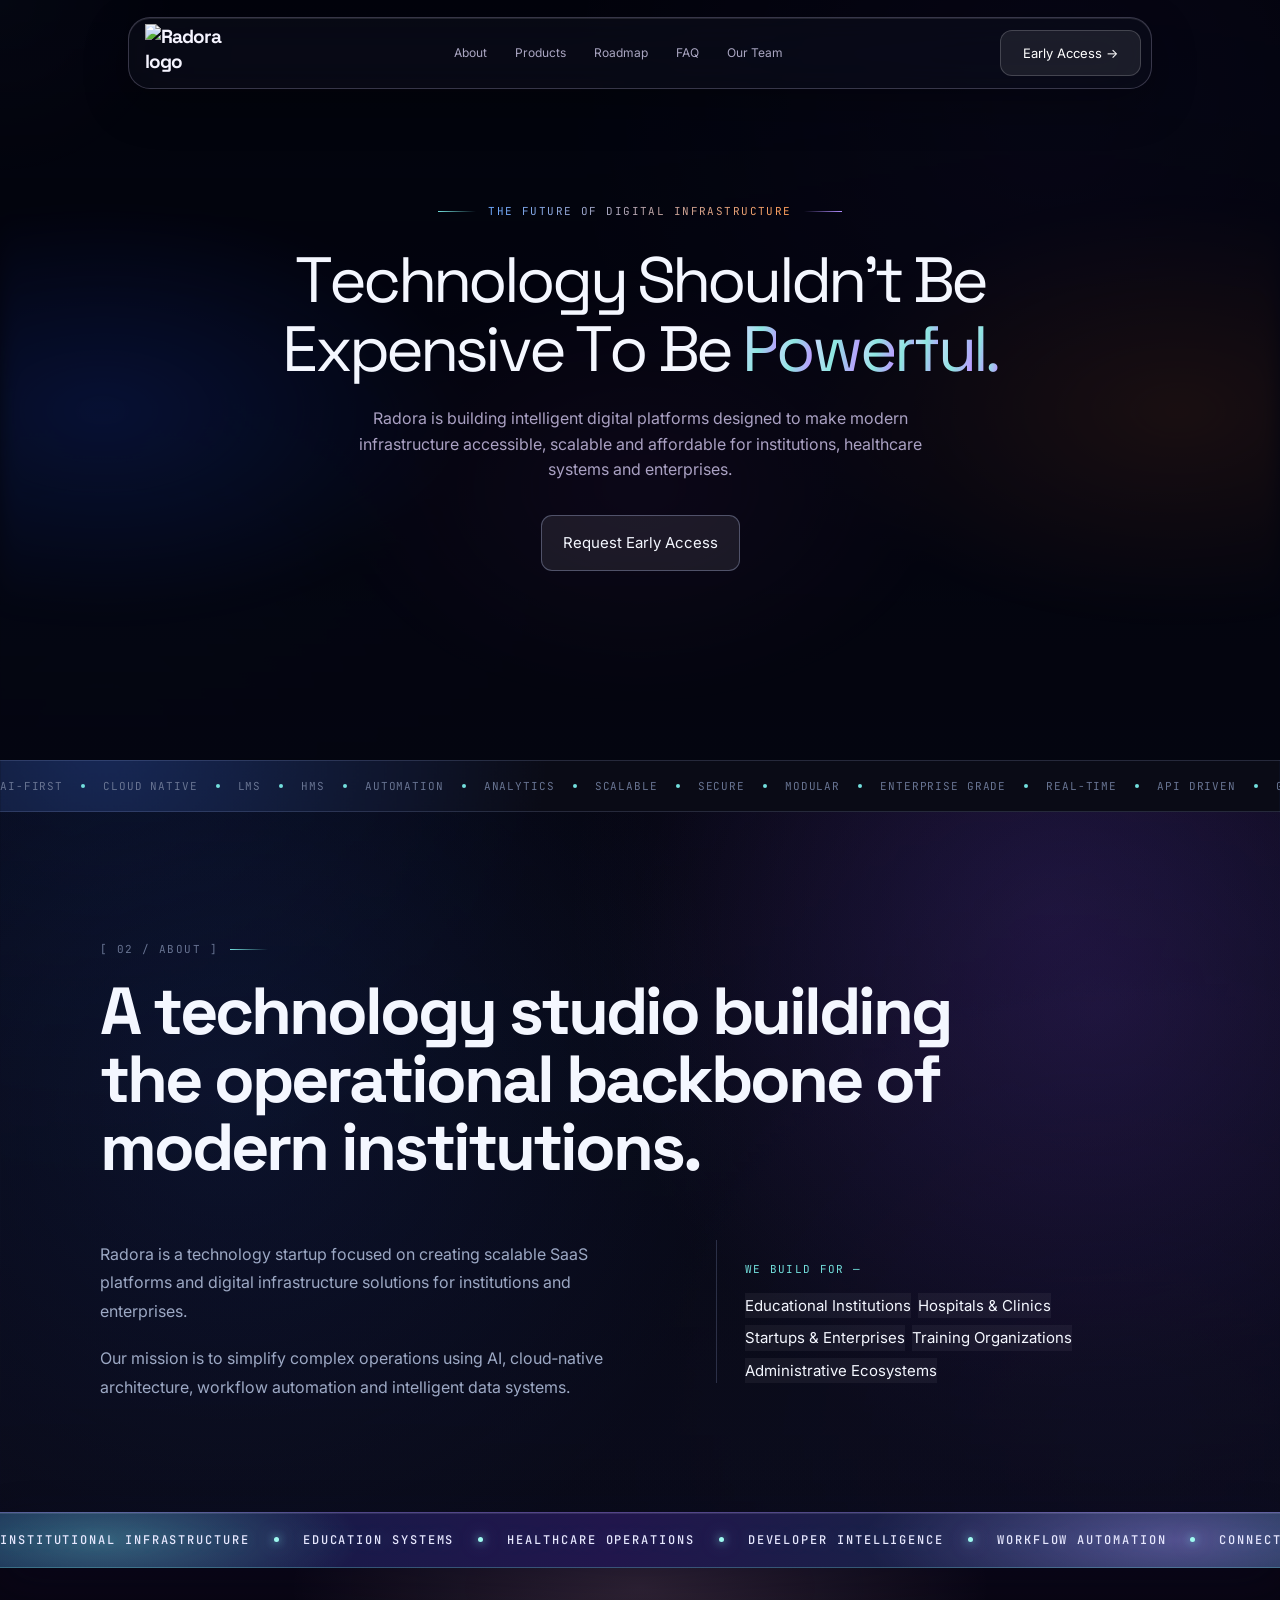
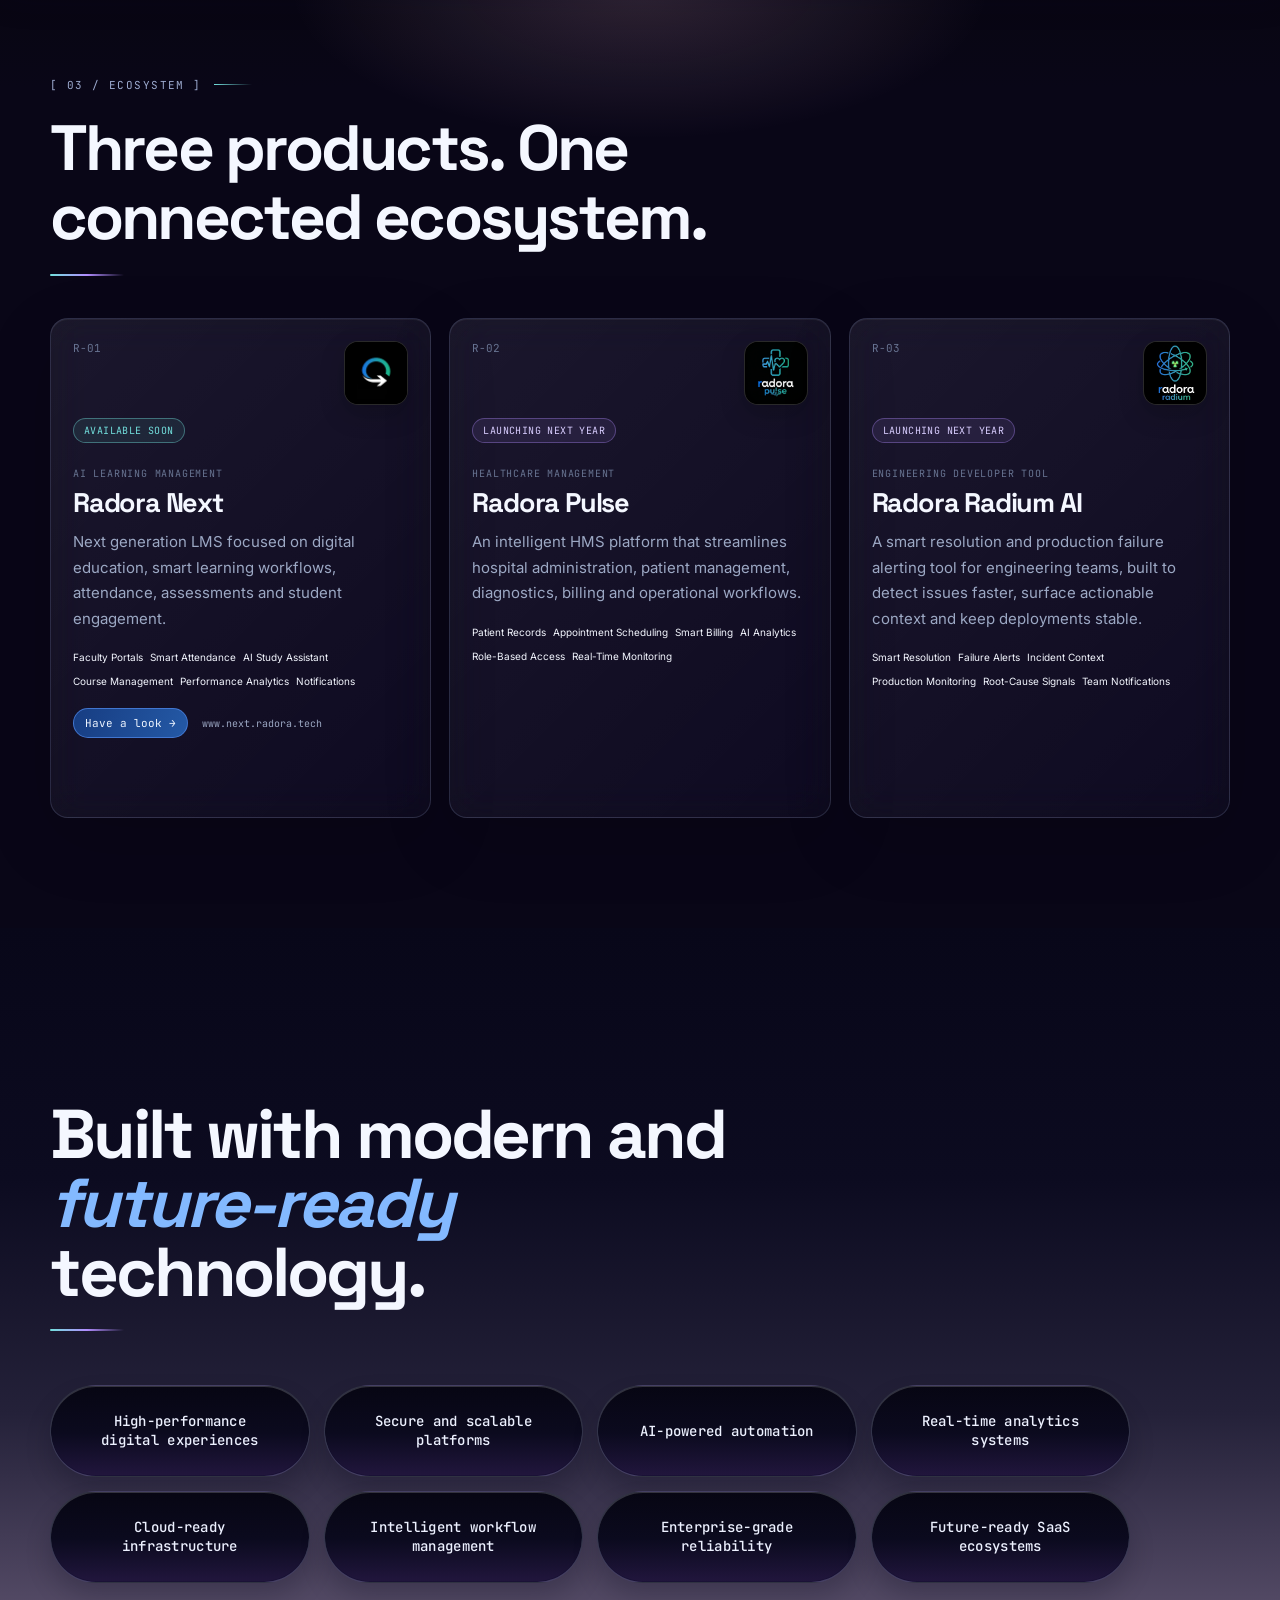
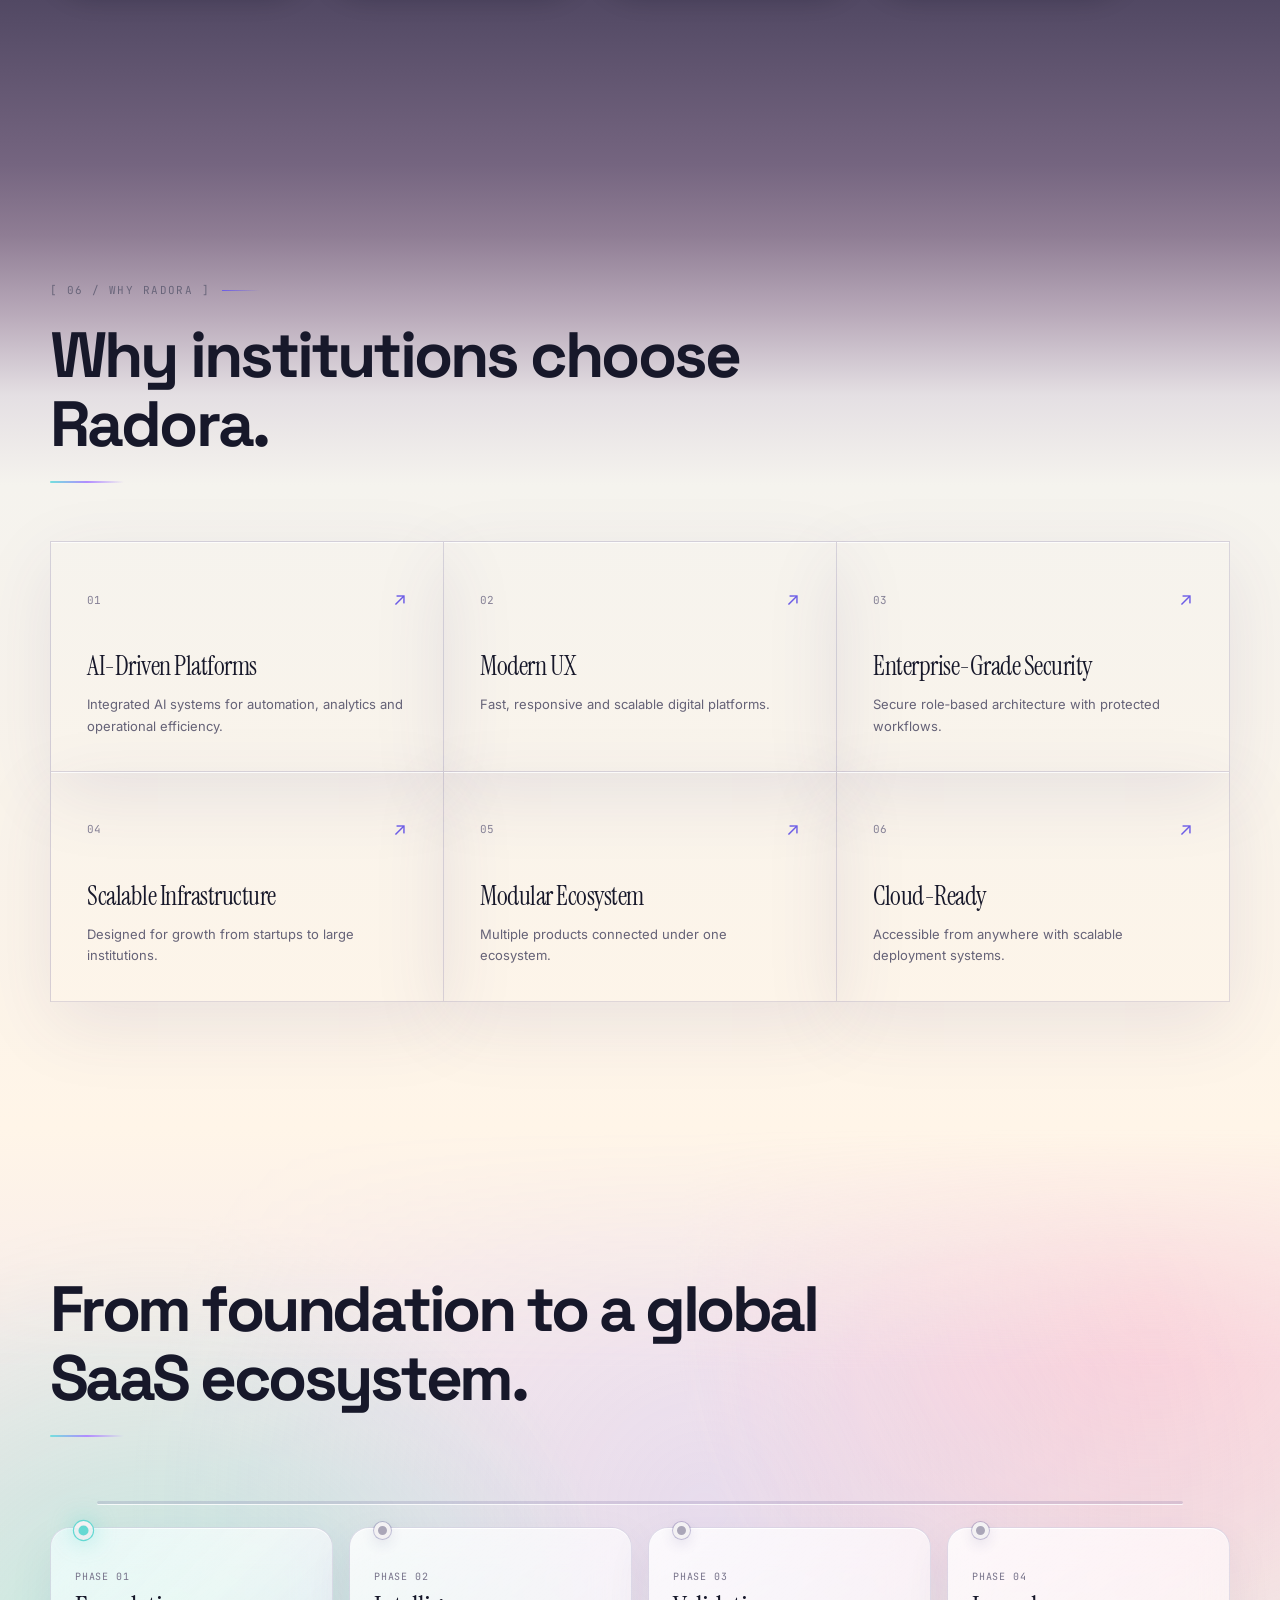
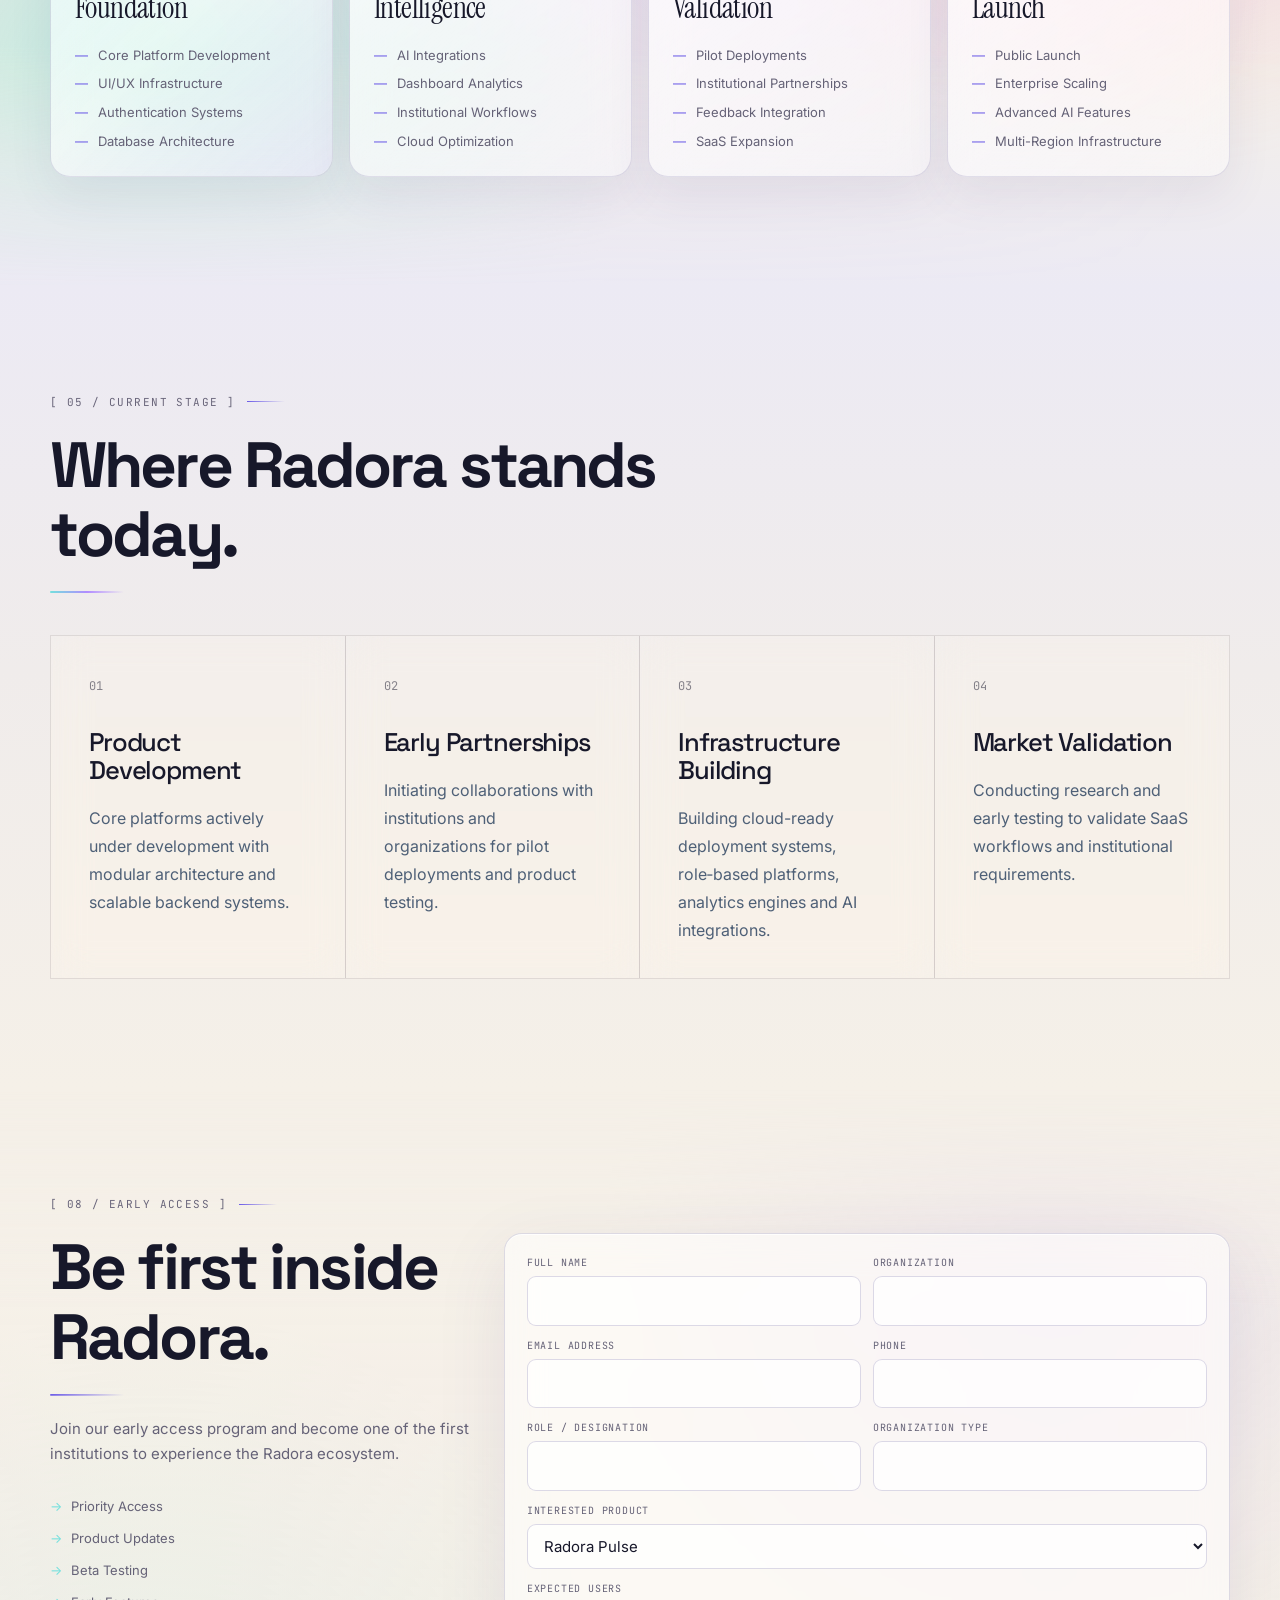
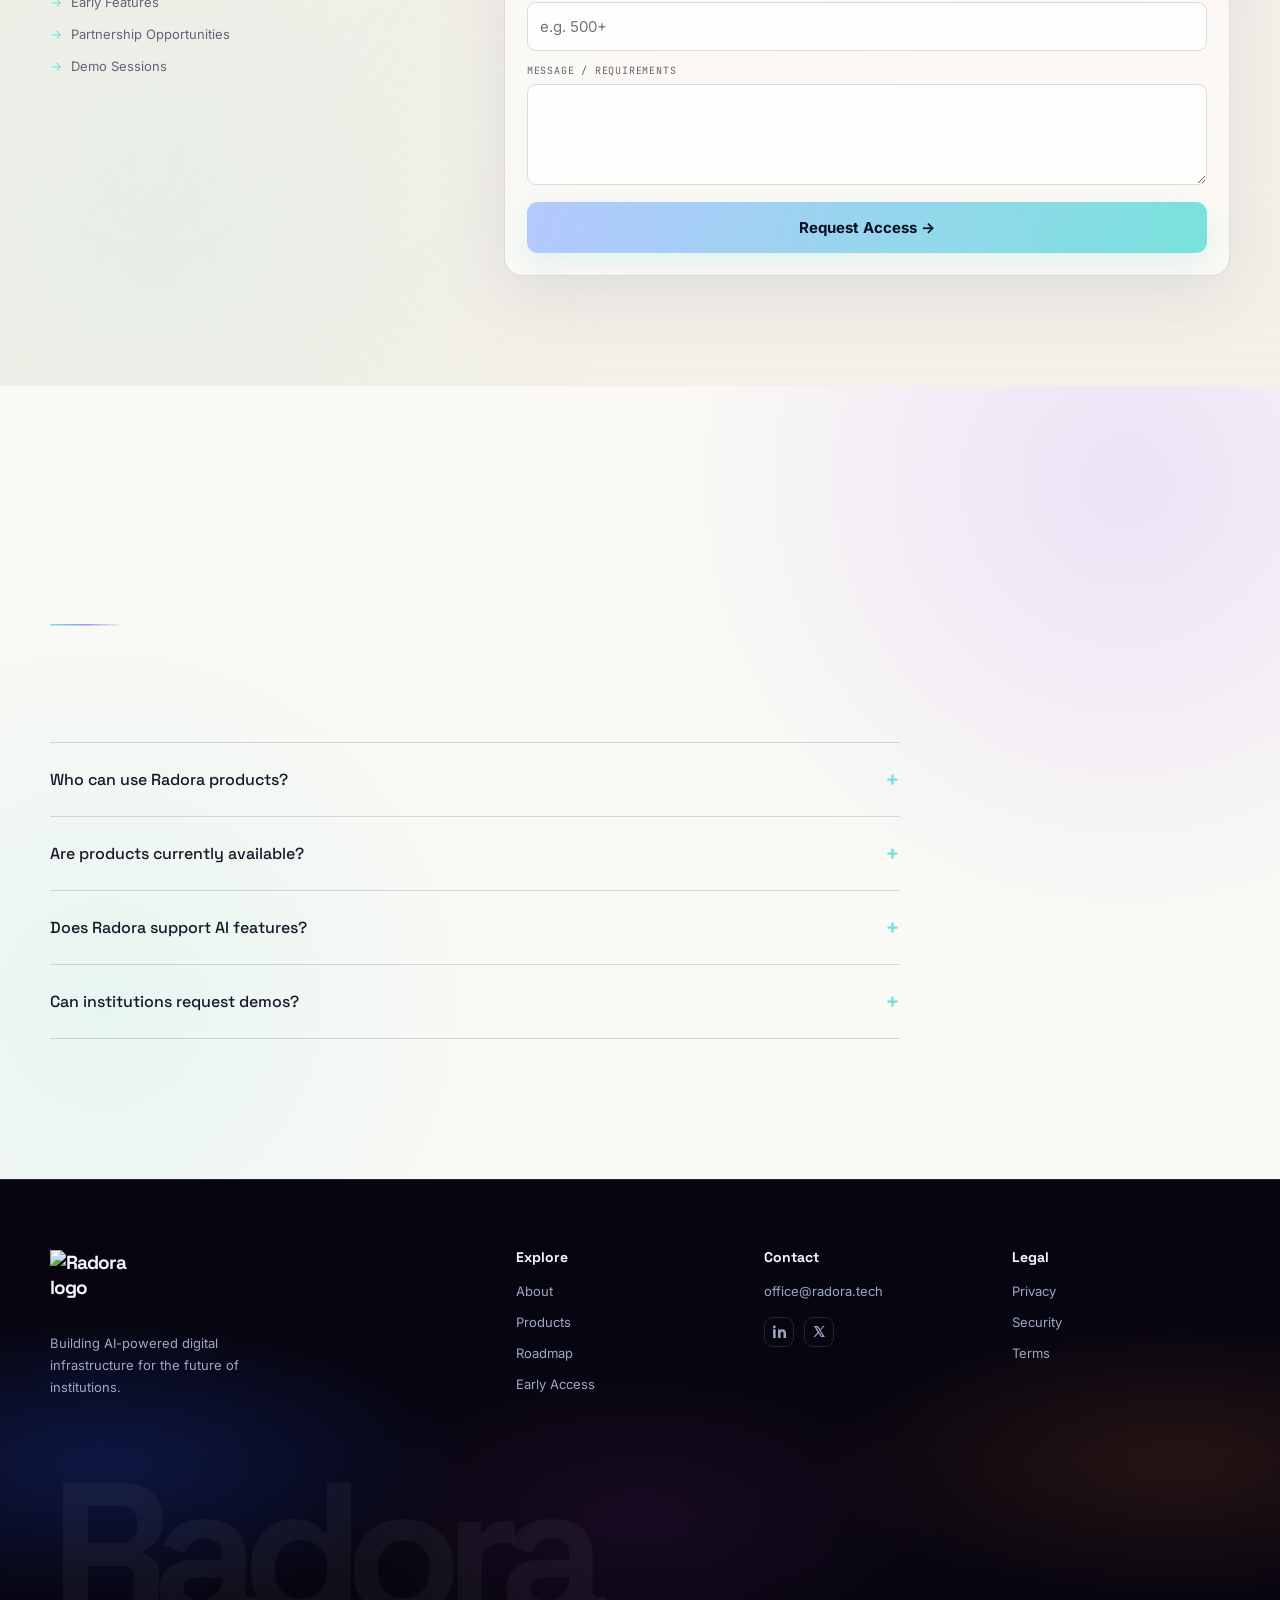
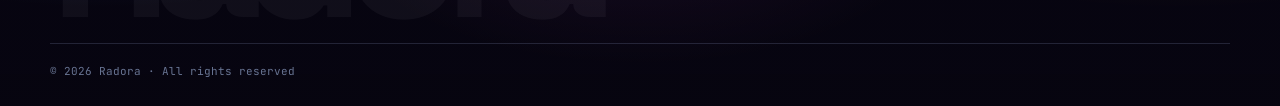
==== commit a7fc47fb: "New one" ====
--- a/index.html
+++ b/index.html
@@ -4,7 +4,7 @@
     <meta charset="UTF-8">
     <meta name="viewport" content="width=device-width, initial-scale=1.0">
     <title>Radora — AI-First Institutional Infrastructure</title>
-    <meta name="description" content="Radora develops next-generation SaaS platforms for Education, Healthcare and Enterprise Operations — combining AI, automation and cloud-native architecture.">
+    <meta name="description" content="Radora develops next-generation SaaS platforms for Education, Healthcare and Enterprise Operations — combining AI, automation and cloud‑native architecture.">
     <meta property="og:title" content="Radora — AI-First Institutional Infrastructure">
     <meta property="og:description" content="Next-generation SaaS for Education, Healthcare and Enterprise. Request early access.">
     <link rel="preconnect" href="https://fonts.googleapis.com">
@@ -14,7 +14,7 @@
 </head>
 <body>
     <!-- Navbar -->
-    <nav class="navbar" id="navbar">
+    <nav class="navbar" id="navbar" aria-label="Main navigation">
         <div class="nav-inner">
             <a href="#top" class="nav-logo">
                 <div class="logo-icon">
@@ -26,20 +26,22 @@
                 <a href="#products" class="nav-link">Products</a>
                 <a href="#roadmap" class="nav-link">Roadmap</a>
                 <a href="#faq" class="nav-link">FAQ</a>
+                <a href="team.html" class="nav-link">Our Team</a>
             </div>
             <a href="#early-access" class="btn-outline nav-cta">Early Access →</a>
-            <button class="nav-hamburger" id="hamburger" aria-label="Menu">
+            <button class="nav-hamburger" id="hamburger" type="button" aria-label="Open navigation menu" aria-expanded="false" aria-controls="mobileMenu">
                 <span></span><span></span><span></span>
             </button>
         </div>
     </nav>
 
     <!-- Mobile Menu -->
-    <div class="mobile-menu" id="mobileMenu">
+    <div class="mobile-menu" id="mobileMenu" aria-hidden="true" inert>
         <a href="#about" class="mobile-link">About</a>
         <a href="#products" class="mobile-link">Products</a>
         <a href="#roadmap" class="mobile-link">Roadmap</a>
         <a href="#faq" class="mobile-link">FAQ</a>
+        <a href="team.html" class="mobile-link">Our Team</a>
         <a href="#early-access" class="btn-outline mobile-cta">Early Access →</a>
     </div>
 
@@ -216,7 +218,7 @@
                 <div class="about-grid">
                     <div class="about-text-col anim-in">
                         <p>Radora is a technology startup focused on creating scalable SaaS platforms and digital infrastructure solutions for institutions and enterprises.</p>
-                        <p>Our mission is to simplify complex operations using AI, cloud-native architecture, workflow automation and intelligent data systems.</p>
+                        <p>Our mission is to simplify complex operations using AI, cloud‑native architecture, workflow automation and intelligent data systems.</p>
                     </div>
                     <div class="about-pills-col anim-in">
                         <div class="pills-label">We build for —</div>
@@ -359,14 +361,14 @@
                 </div>
                 <h2 class="stack-title section-heading anim-in">Built with modern and <em class="accent-glow">future-ready</em> technology.</h2>
                 <ul class="stack-list">
-                    <li class="stack-item anim-in" data-delay="0"><video class="stack-item-video" muted loop playsinline preload="metadata" aria-hidden="true"><source src="./vid.mp4" type="video/mp4"></video><span class="stack-text">High-performance digital experiences</span></li>
-                    <li class="stack-item anim-in" data-delay="50"><video class="stack-item-video" muted loop playsinline preload="metadata" aria-hidden="true"><source src="./vid.mp4" type="video/mp4"></video><span class="stack-text">Secure and scalable platforms</span></li>
-                    <li class="stack-item anim-in" data-delay="100"><video class="stack-item-video" muted loop playsinline preload="metadata" aria-hidden="true"><source src="./vid.mp4" type="video/mp4"></video><span class="stack-text">AI-powered automation</span></li>
-                    <li class="stack-item anim-in" data-delay="150"><video class="stack-item-video" muted loop playsinline preload="metadata" aria-hidden="true"><source src="./vid.mp4" type="video/mp4"></video><span class="stack-text">Real-time analytics systems</span></li>
-                    <li class="stack-item anim-in" data-delay="200"><video class="stack-item-video" muted loop playsinline preload="metadata" aria-hidden="true"><source src="./vid.mp4" type="video/mp4"></video><span class="stack-text">Cloud-ready infrastructure</span></li>
-                    <li class="stack-item anim-in" data-delay="250"><video class="stack-item-video" muted loop playsinline preload="metadata" aria-hidden="true"><source src="./vid.mp4" type="video/mp4"></video><span class="stack-text">Intelligent workflow management</span></li>
-                    <li class="stack-item anim-in" data-delay="300"><video class="stack-item-video" muted loop playsinline preload="metadata" aria-hidden="true"><source src="./vid.mp4" type="video/mp4"></video><span class="stack-text">Enterprise-grade reliability</span></li>
-                    <li class="stack-item anim-in" data-delay="350"><video class="stack-item-video" muted loop playsinline preload="metadata" aria-hidden="true"><source src="./vid.mp4" type="video/mp4"></video><span class="stack-text">Future-ready SaaS ecosystems</span></li>
+                    <li class="stack-item anim-in" data-delay="0"><video class="stack-item-video" muted loop playsinline preload="none" aria-hidden="true"><source src="./vid.mp4" type="video/mp4"></video><span class="stack-text">High-performance digital experiences</span></li>
+                    <li class="stack-item anim-in" data-delay="50"><video class="stack-item-video" muted loop playsinline preload="none" aria-hidden="true"><source src="./vid.mp4" type="video/mp4"></video><span class="stack-text">Secure and scalable platforms</span></li>
+                    <li class="stack-item anim-in" data-delay="100"><video class="stack-item-video" muted loop playsinline preload="none" aria-hidden="true"><source src="./vid.mp4" type="video/mp4"></video><span class="stack-text">AI-powered automation</span></li>
+                    <li class="stack-item anim-in" data-delay="150"><video class="stack-item-video" muted loop playsinline preload="none" aria-hidden="true"><source src="./vid.mp4" type="video/mp4"></video><span class="stack-text">Real-time analytics systems</span></li>
+                    <li class="stack-item anim-in" data-delay="200"><video class="stack-item-video" muted loop playsinline preload="none" aria-hidden="true"><source src="./vid.mp4" type="video/mp4"></video><span class="stack-text">Cloud-ready infrastructure</span></li>
+                    <li class="stack-item anim-in" data-delay="250"><video class="stack-item-video" muted loop playsinline preload="none" aria-hidden="true"><source src="./vid.mp4" type="video/mp4"></video><span class="stack-text">Intelligent workflow management</span></li>
+                    <li class="stack-item anim-in" data-delay="300"><video class="stack-item-video" muted loop playsinline preload="none" aria-hidden="true"><source src="./vid.mp4" type="video/mp4"></video><span class="stack-text">Enterprise-grade reliability</span></li>
+                    <li class="stack-item anim-in" data-delay="350"><video class="stack-item-video" muted loop playsinline preload="none" aria-hidden="true"><source src="./vid.mp4" type="video/mp4"></video><span class="stack-text">Future-ready SaaS ecosystems</span></li>
                 </ul>
             </div>
         </section>
@@ -381,37 +383,37 @@
                 <h2 class="why-heading section-heading anim-in">Why institutions choose Radora.</h2>
                 <div class="why-grid">
                     <div class="why-card anim-in" data-delay="0">
-                        <video class="why-card-video" muted loop playsinline preload="metadata" aria-hidden="true"><source src="./vid.mp4" type="video/mp4"></video>
+                        <video class="why-card-video" muted loop playsinline preload="none" aria-hidden="true"><source src="./vid.mp4" type="video/mp4"></video>
                         <div class="why-card-top"><span class="why-num">01</span><span class="why-arrow">↗</span></div>
                         <h3>AI-Driven Platforms</h3>
                         <p>Integrated AI systems for automation, analytics and operational efficiency.</p>
                     </div>
                     <div class="why-card anim-in" data-delay="50">
-                        <video class="why-card-video" muted loop playsinline preload="metadata" aria-hidden="true"><source src="./vid.mp4" type="video/mp4"></video>
+                        <video class="why-card-video" muted loop playsinline preload="none" aria-hidden="true"><source src="./vid.mp4" type="video/mp4"></video>
                         <div class="why-card-top"><span class="why-num">02</span><span class="why-arrow">↗</span></div>
                         <h3>Modern UX</h3>
                         <p>Fast, responsive and scalable digital platforms.</p>
                     </div>
                     <div class="why-card anim-in" data-delay="100">
-                        <video class="why-card-video" muted loop playsinline preload="metadata" aria-hidden="true"><source src="./vid.mp4" type="video/mp4"></video>
+                        <video class="why-card-video" muted loop playsinline preload="none" aria-hidden="true"><source src="./vid.mp4" type="video/mp4"></video>
                         <div class="why-card-top"><span class="why-num">03</span><span class="why-arrow">↗</span></div>
                         <h3>Enterprise-Grade Security</h3>
-                        <p>Secure role-based architecture with protected workflows.</p>
+                        <p>Secure role‑based architecture with protected workflows.</p>
                     </div>
                     <div class="why-card anim-in" data-delay="150">
-                        <video class="why-card-video" muted loop playsinline preload="metadata" aria-hidden="true"><source src="./vid.mp4" type="video/mp4"></video>
+                        <video class="why-card-video" muted loop playsinline preload="none" aria-hidden="true"><source src="./vid.mp4" type="video/mp4"></video>
                         <div class="why-card-top"><span class="why-num">04</span><span class="why-arrow">↗</span></div>
                         <h3>Scalable Infrastructure</h3>
                         <p>Designed for growth from startups to large institutions.</p>
                     </div>
                     <div class="why-card anim-in" data-delay="200">
-                        <video class="why-card-video" muted loop playsinline preload="metadata" aria-hidden="true"><source src="./vid.mp4" type="video/mp4"></video>
+                        <video class="why-card-video" muted loop playsinline preload="none" aria-hidden="true"><source src="./vid.mp4" type="video/mp4"></video>
                         <div class="why-card-top"><span class="why-num">05</span><span class="why-arrow">↗</span></div>
                         <h3>Modular Ecosystem</h3>
                         <p>Multiple products connected under one ecosystem.</p>
                     </div>
                     <div class="why-card anim-in" data-delay="250">
-                        <video class="why-card-video" muted loop playsinline preload="metadata" aria-hidden="true"><source src="./vid.mp4" type="video/mp4"></video>
+                        <video class="why-card-video" muted loop playsinline preload="none" aria-hidden="true"><source src="./vid.mp4" type="video/mp4"></video>
                         <div class="why-card-top"><span class="why-num">06</span><span class="why-arrow">↗</span></div>
                         <h3>Cloud-Ready</h3>
                         <p>Accessible from anywhere with scalable deployment systems.</p>
@@ -503,7 +505,7 @@
                     <div class="stage-card anim-in" data-delay="200">
                         <div class="stage-num">03</div>
                         <div class="stage-title">Infrastructure Building</div>
-                        <p>Building cloud-ready deployment systems, role-based platforms, analytics engines and AI integrations.</p>
+                        <p>Building cloud-ready deployment systems, role‑based platforms, analytics engines and AI integrations.</p>
                     </div>
                     <div class="stage-card anim-in" data-delay="300">
                         <div class="stage-num">04</div>
@@ -516,6 +518,9 @@
 
         <!-- ========== EARLY ACCESS ========== -->
         <section id="early-access" class="section-ea">
+            <video class="ea-video" autoplay muted loop playsinline preload="metadata" aria-hidden="true">
+                <source src="./vid.mp4" type="video/mp4">
+            </video>
             <div class="container">
                 <div class="section-label anim-in">
                     <span class="label-mono dark">[ 08 / Early Access ]</span>
@@ -535,18 +540,6 @@
                         </ul>
                     </div>
                     <div class="ea-right anim-in">
-                        <!-- Founder Quote -->
-                        <div class="founder-card">
-                            <div class="founder-inner">
-                                <div class="founder-avatar">K</div>
-                                <div class="founder-content">
-                                    <div class="founder-label">Founder's Message</div>
-                                    <div class="founder-quote">"Radora is built on the belief that technology should be intelligent, scalable, and accessible."</div>
-                                </div>
-                            </div>
-                            <div class="founder-name">Kartikey Pandey, Founder</div>
-                        </div>
-
                         <!-- Form -->
                         <form class="ea-form" id="eaForm">
                             <div class="form-row">
@@ -598,6 +591,12 @@
                             </label>
                             <button type="submit" class="btn-submit">Request Access →</button>
                         </form>
+                        <div class="ea-success" id="eaSuccess" role="status" aria-live="polite" tabindex="-1" hidden>
+                            <span class="ea-success-icon" aria-hidden="true">✓</span>
+                            <p class="ea-success-label">Request received</p>
+                            <h3>Thank you for your interest in Radora.</h3>
+                            <p>We’ve received your early access request and will connect with you very soon.</p>
+                        </div>
                     </div>
                 </div>
             </div>
@@ -664,6 +663,9 @@
 
     <!-- ========== FOOTER ========== -->
     <footer class="footer">
+        <video class="footer-video" autoplay muted loop playsinline preload="metadata" aria-hidden="true">
+            <source src="./vid.mp4" type="video/mp4">
+        </video>
         <div class="container">
             <div class="footer-grid">
                 <div class="footer-brand">
@@ -695,18 +697,156 @@
                 </div>
                 <div class="footer-links-group">
                     <h4>Legal</h4>
-                    <a href="#">Privacy</a>
-                    <a href="#">Security</a>
-                    <a href="#">Terms</a>
+                    <a href="#privacy-policy" data-dialog-trigger="privacy-policy">Privacy</a>
+                    <a href="#security-policy" data-dialog-trigger="security-policy">Security</a>
+                    <a href="#terms-conditions" data-dialog-trigger="terms-conditions">Terms</a>
                 </div>
             </div>
             <div class="footer-big-name">Radora</div>
             <div class="footer-bottom">
                 <div>© 2026 Radora · All rights reserved</div>
-                <div class="footer-version">Prelaunch · v0.1</div>
+                
             </div>
         </div>
     </footer>
+
+    <dialog class="privacy-dialog" id="privacy-policy" aria-labelledby="privacy-policy-title">
+        <div class="privacy-dialog-header">
+            <div class="privacy-dialog-brand">
+                <img class="privacy-dialog-logo" src="https://res.cloudinary.com/dcilrqmox/image/upload/v1785686905/radora_office-removebg-preview_u7bznt.png" alt="Radora">
+                <div>
+                    <p class="privacy-dialog-eyebrow">Radora · Legal</p>
+                    <h2 id="privacy-policy-title">Privacy Policy</h2>
+                </div>
+            </div>
+            <button class="privacy-dialog-close" type="button" aria-label="Close privacy policy" autofocus>&times;</button>
+        </div>
+        <div class="privacy-dialog-content">
+            <p class="privacy-dialog-meta">Effective Date: April 2026 · Company Name: Radora · Website: www.radora.tech</p>
+            <p>Radora (“we,” “our,” or “us”) is committed to protecting the privacy, confidentiality, and security of users, institutions, organizations, and visitors interacting with our platforms, products, services, applications, and websites. This Privacy Policy explains how information is collected, used, stored, processed, and protected in accordance with applicable Indian laws, industry standards, and responsible digital practices.</p>
+            <p>By accessing or using any Radora platform, website, service, application, or product, users acknowledge and agree to the practices described in this policy.</p>
+
+            <h3>Information We Collect</h3>
+            <p>Radora may collect personal and organizational information including names, email addresses, phone numbers, institutional details, business information, communication records, onboarding requests, product inquiries, and other information voluntarily submitted through forms, demo requests, waitlists, support channels, or platform interactions. We may also collect technical and analytical information such as IP addresses, browser type, device information, usage patterns, session interactions, and website analytics for operational improvement, security monitoring, and user experience enhancement.</p>
+
+            <h3>How We Use Information</h3>
+            <p>The information collected by Radora is used strictly for legitimate business and operational purposes including providing services, managing platform access, improving user experience, enabling communication, onboarding institutions, responding to inquiries, delivering product updates, strengthening platform security, monitoring performance, analyzing infrastructure reliability, and improving future product development. Radora does not sell, rent, or trade personal information to third parties for commercial advertising purposes.</p>
+
+            <h3>Security Practices</h3>
+            <p>Radora follows reasonable security practices and procedures consistent with applicable Indian information technology regulations, including provisions under the Information Technology Act, 2000 and related rules governing sensitive digital information and cybersecurity practices. We implement administrative, technical, and operational safeguards designed to protect information against unauthorized access, misuse, alteration, disclosure, or destruction. These safeguards may include encrypted communications, access controls, authentication systems, infrastructure monitoring, secure hosting environments, role-based permissions, and operational security protocols. While we continuously work to maintain secure systems, no digital platform or internet transmission can guarantee absolute security.</p>
+
+            <h3>Third-Party Services</h3>
+            <p>Radora may engage trusted third-party infrastructure providers, cloud services, analytics providers, communication services, or operational partners necessary for delivering services and maintaining platform functionality. Such service providers are expected to maintain confidentiality, security standards, and lawful processing obligations consistent with industry practices.</p>
+
+            <h3>Cookies And Analytics</h3>
+            <p>Our platforms may use cookies, session technologies, analytics tools, and similar technologies to improve website performance, optimize user experience, understand interaction behavior, maintain session security, and enhance platform functionality. Users may choose to disable cookies through browser settings; however, certain features or services may not function properly as a result.</p>
+
+            <h3>Your Rights</h3>
+            <p>Users may request access to their information, correction of inaccurate information, communication preference updates, or deletion requests subject to applicable legal, operational, and compliance requirements. Requests may be submitted through official Radora communication channels.</p>
+
+            <h3>External Links</h3>
+            <p>Radora platforms may contain links, integrations, or services connected to third-party websites, applications, or providers. Radora is not responsible for the privacy practices, policies, or content of external services not directly controlled by the company.</p>
+
+            <h3>Policy Updates</h3>
+            <p>Radora reserves the right to modify, update, or revise this Privacy Policy periodically to reflect operational, legal, technological, or regulatory changes. Continued use of Radora platforms after updates constitutes acceptance of the revised policy.</p>
+
+            <h3>Contact</h3>
+            <p>For privacy-related inquiries, users may contact Radora through official communication channels available on the company website.</p>
+        </div>
+    </dialog>
+
+    <dialog class="privacy-dialog" id="security-policy" aria-labelledby="security-policy-title">
+        <div class="privacy-dialog-header">
+            <div class="privacy-dialog-brand">
+                <img class="privacy-dialog-logo" src="https://res.cloudinary.com/dcilrqmox/image/upload/v1785686905/radora_office-removebg-preview_u7bznt.png" alt="Radora">
+                <div>
+                    <p class="privacy-dialog-eyebrow">Radora · Legal</p>
+                    <h2 id="security-policy-title">Security Policy</h2>
+                </div>
+            </div>
+            <button class="privacy-dialog-close" type="button" aria-label="Close security policy" autofocus>&times;</button>
+        </div>
+        <div class="privacy-dialog-content">
+            <h3>Radora Security Commitment</h3>
+            <p>Radora is committed to building secure, reliable, scalable, and resilient digital infrastructure for institutions, organizations, healthcare systems, educational platforms, and enterprise environments. Security is integrated into the design, development, deployment, and operational lifecycle of our products and services.</p>
+            <p>Radora follows a security-first operational approach focused on protecting systems, infrastructure, user information, organizational data, and digital operations against unauthorized access, misuse, operational disruption, or malicious activity. Our platforms incorporate modern security practices including controlled access systems, authentication safeguards, encrypted communication protocols, infrastructure monitoring, operational logging, secure deployment environments, and security-focused development workflows.</p>
+
+            <h3>Security Commitment</h3>
+            <p>Radora is committed to building secure, reliable, scalable, and resilient digital infrastructure for institutions, organizations, healthcare systems, educational platforms, and enterprise environments. Security is integrated into the design, development, deployment, and operational lifecycle of our products and services.</p>
+
+            <h3>Security-First Operations</h3>
+            <p>Radora follows a security-first operational approach focused on protecting systems, infrastructure, user information, organizational data, and digital operations against unauthorized access, misuse, operational disruption, or malicious activity. Our platforms incorporate modern security practices including controlled access systems, authentication safeguards, encrypted communication protocols, infrastructure monitoring, operational logging, secure deployment environments, and security-focused development workflows.</p>
+
+            <h3>Access Controls</h3>
+            <p>Access to sensitive systems, dashboards, and administrative functions is restricted through role-based authorization mechanisms and internal operational controls. Infrastructure environments are continuously monitored to improve system integrity, reliability, and resilience against evolving digital threats.</p>
+
+            <h3>Ongoing Security Review</h3>
+            <p>Radora regularly evaluates operational security measures and continuously works toward improving platform stability, infrastructure performance, data protection standards, and service reliability. Security reviews, infrastructure monitoring, and preventive operational safeguards are incorporated as part of ongoing platform management practices.</p>
+
+            <h3>User Responsibilities</h3>
+            <p>Users are responsible for maintaining the confidentiality of their credentials, account access, organizational permissions, and associated authentication methods. Any suspected unauthorized access, misuse, or security concerns should be reported immediately through official Radora communication channels.</p>
+
+            <h3>Risk Notice</h3>
+            <p>While Radora implements reasonable and industry-aligned safeguards to maintain secure digital operations, users acknowledge that no online platform, cloud infrastructure, or internet-based service can guarantee absolute protection against all cybersecurity risks, malicious attacks, technical failures, or external vulnerabilities.</p>
+
+            <h3>Responsible Disclosure</h3>
+            <p>Radora encourages responsible security disclosure practices and remains committed to continuously strengthening platform security, operational resilience, and trusted digital experiences as the Radora ecosystem evolves.</p>
+
+            <h3>Contact</h3>
+            <p>Users should report any suspected unauthorized access, misuse, or security concerns immediately through official Radora communication channels.</p>
+        </div>
+    </dialog>
+
+    <dialog class="privacy-dialog" id="terms-conditions" aria-labelledby="terms-conditions-title">
+        <div class="privacy-dialog-header">
+            <div class="privacy-dialog-brand">
+                <img class="privacy-dialog-logo" src="https://res.cloudinary.com/dcilrqmox/image/upload/v1785686905/radora_office-removebg-preview_u7bznt.png" alt="Radora">
+                <div>
+                    <p class="privacy-dialog-eyebrow">Radora · Legal</p>
+                    <h2 id="terms-conditions-title">Terms &amp; Conditions</h2>
+                </div>
+            </div>
+            <button class="privacy-dialog-close" type="button" aria-label="Close terms and conditions" autofocus>&times;</button>
+        </div>
+        <div class="privacy-dialog-content">
+            <p class="privacy-dialog-meta">Effective Date: April 2026 · Company Name: Radora</p>
+            <p>These Terms and Conditions govern the use of Radora platforms, services, products, applications, software systems, websites, and digital infrastructure. By accessing, browsing, registering for, or using any Radora platform or service, users agree to comply with these terms.</p>
+            <p>Radora develops and operates digital platforms, SaaS products, AI-enabled systems, enterprise infrastructure solutions, educational systems, healthcare management platforms, and related digital services. Access to certain products or services may be limited to authorized users, institutions, partners, or organizations.</p>
+
+            <h3>Scope Of Use</h3>
+            <p>These Terms and Conditions govern the use of Radora platforms, services, products, applications, software systems, websites, and digital infrastructure. By accessing, browsing, registering for, or using any Radora platform or service, users agree to comply with these terms.</p>
+
+            <h3>Authorized Access</h3>
+            <p>Radora develops and operates digital platforms, SaaS products, AI-enabled systems, enterprise infrastructure solutions, educational systems, healthcare management platforms, and related digital services. Access to certain products or services may be limited to authorized users, institutions, partners, or organizations.</p>
+
+            <h3>Acceptable Use</h3>
+            <p>Users agree to use Radora platforms lawfully, responsibly, and in compliance with applicable regulations. Users shall not attempt to misuse services, disrupt systems, gain unauthorized access, compromise security, interfere with infrastructure, exploit vulnerabilities, transmit malicious software, or engage in fraudulent, unlawful, or harmful activities affecting the platform, company, or other users.</p>
+
+            <h3>Intellectual Property</h3>
+            <p>All software, branding, designs, interfaces, systems, content, visuals, product architecture, business materials, workflows, trademarks, logos, and intellectual property associated with Radora remain the exclusive property of Radora unless otherwise specified. Unauthorized copying, reproduction, redistribution, reverse engineering, modification, or commercial exploitation of any company asset is prohibited without prior written permission.</p>
+
+            <h3>Availability And Changes</h3>
+            <p>Certain Radora products, features, or services may be under development, beta access, pilot deployment, early release, testing phases, or limited availability. Features, interfaces, pricing structures, integrations, and product capabilities may evolve, change, or be discontinued at the company’s discretion without prior notice.</p>
+
+            <h3>User Responsibility</h3>
+            <p>Users are responsible for ensuring that any information, content, or data submitted to Radora platforms is accurate, lawful, and authorized. Radora reserves the right to suspend, restrict, or terminate access to services in cases involving misuse, policy violations, security risks, suspicious activity, fraudulent behavior, unauthorized access attempts, or activities harmful to company operations or infrastructure.</p>
+
+            <h3>Service Disclaimer</h3>
+            <p>Radora strives to maintain platform reliability, operational continuity, and secure digital experiences; however, services may occasionally experience interruptions, delays, maintenance periods, infrastructure issues, third-party service disruptions, or technical limitations. Services are provided on an 'as available' and 'as applicable' basis without warranties of uninterrupted availability.</p>
+
+            <h3>Limitation Of Liability</h3>
+            <p>To the maximum extent permitted under applicable laws, Radora shall not be liable for indirect losses, consequential damages, operational disruptions, data loss, revenue loss, business interruption, third-party failures, cybersecurity incidents caused by external malicious actors, or damages arising from unauthorized use of services.</p>
+
+            <h3>Jurisdiction</h3>
+            <p>These Terms and Conditions shall be interpreted in accordance with applicable laws and digital governance principles within India. Any disputes arising in connection with Radora services shall be subject to applicable jurisdiction and legal procedures.</p>
+
+            <h3>Updates To Terms</h3>
+            <p>Radora reserves the right to revise, update, or modify these Terms and Conditions at any time to reflect legal, operational, technological, or business changes.</p>
+
+            <h3>Contact</h3>
+            <p>For questions about these Terms and Conditions, users may contact Radora through official communication channels available on the company website.</p>
+        </div>
+    </dialog>
 
     <!-- Cursor glow -->
     <div class="cursor-glow" id="cursorGlow"></div>
--- a/styles.css
+++ b/styles.css
@@ -94,6 +94,7 @@
 .hero-eyebrow .eyebrow-line:last-child { background: linear-gradient(90deg, transparent, var(--violet)); }
 .hero-title { max-width: 880px; margin: 25px 0 24px; font-size: clamp(3.5rem, 8vw, 7.4rem); }
 .gradient-text-blue { background: linear-gradient(100deg, #c9d9ff 10%, #8de6e0 47%, #ba9cff 90%); background-clip: text; -webkit-background-clip: text; color: transparent; }
+.gradient-text-blue .text-reveal-char { background: linear-gradient(100deg, #c9d9ff 10%, #8de6e0 47%, #ba9cff 90%); background-clip: text; -webkit-background-clip: text; color: transparent; }
 .hero-sub { max-width: 620px; color: var(--muted); font-size: 17px; line-height: 1.8; }
 .hero-actions { display: flex; gap: 12px; margin-top: 32px; }
 .hero-orbit-section { height: 410px; margin: 20px 0 10px; display: grid; place-items: center; position: relative; }
@@ -212,8 +213,9 @@
 .section-about .pills-label { color: var(--cyan); font: 11px "JetBrains Mono"; letter-spacing: .12em; text-transform: uppercase; }
 .section-about .pill { border-color: rgba(180, 198, 255, .22); background: rgba(255, 255, 255, .05); transition: transform .25s var(--ease), border-color .25s, background .25s; }
 .section-about .pill:hover { transform: translateY(-3px); border-color: rgba(115, 224, 221, .55); background: rgba(115, 224, 221, .1); }
-.about-typewriter .typewriter-char { display: inline-block; opacity: 0; transform: translateY(16px); transition: opacity .35s ease, transform .5s var(--ease); transition-delay: calc(var(--char-index) * 18ms); }
-.about-typewriter.is-typing .typewriter-char { opacity: 1; transform: translateY(0); }
+.text-reveal-word { display: inline-block; white-space: nowrap; }
+.text-reveal-char { display: inline-block; opacity: 0; transform: translateY(16px); transition: opacity .35s ease, transform .5s var(--ease); transition-delay: calc(var(--char-index) * 14ms); }
+.text-reveal.is-typing .text-reveal-char { opacity: 1; transform: translateY(0); }
 .section-products { background: linear-gradient(180deg, rgba(255,255,255,.025), transparent); }.products-grid { display: grid; grid-template-columns: repeat(3, minmax(0, 1fr)); gap: 18px; align-items: start; }.product-card { min-height: 500px; height: 500px; padding: 22px; border-radius: 18px; overflow: hidden; contain: layout; transition: border-color .2s ease, box-shadow .2s ease, background .2s ease, color .2s ease; }.product-card:hover { border-color: rgba(255, 174, 213, .72); background: linear-gradient(145deg, rgba(255, 224, 239, .96), rgba(237, 194, 255, .9) 52%, rgba(187, 226, 255, .86)); box-shadow: 0 24px 60px rgba(187, 101, 174, .28); color: #2b1731; }.product-id, .why-num, .stage-num { color: var(--faint); font: 11px "JetBrains Mono"; }.product-logo { display: block; width: 64px; height: 64px; border: 1px solid rgba(255, 255, 255, .16); border-radius: 14px; object-fit: contain; background: #000; box-shadow: 0 10px 24px rgba(0, 0, 0, .22); }.product-category { margin-top: 24px; }.product-name { margin: 8px 0 12px; font-size: 27px; }.product-desc { min-height: 72px; color: var(--muted); }.product-tags { margin: 18px 0; }.product-tags span { font-size: 10px; }.product-meta { display: grid; grid-template-columns: 1fr 1.2fr 1fr; gap: 12px; padding-top: 16px; border-top: 1px solid var(--line); color: var(--muted); font-size: 11px; }.meta-label { margin-bottom: 5px; }
 .product-card {
   position: relative;
@@ -458,24 +460,24 @@
   color: #f5f4ff;
   background: rgba(12, 13, 25, .62);
   border: 1px solid rgba(226, 220, 255, .22);
-  border-radius: 16px;
+  border-radius: 22px;
   box-shadow: 0 15px 45px rgba(0,0,0,.3), inset 0 1px rgba(255,255,255,.1);
   backdrop-filter: blur(24px) saturate(150%);
   transition: min-height .5s var(--ease), padding .5s var(--ease), border-radius .5s var(--ease), background .5s;
 }
 .navbar.scrolled { top: 10px; width: min(760px, calc(100% - 64px)); }
-.navbar.scrolled .nav-inner { min-height: 58px; padding: 4px 7px 4px 13px; background: rgba(9, 10, 19, .84); border-color: rgba(226, 220, 255, .28); border-radius: 13px; }
+.navbar.scrolled .nav-inner { min-height: 58px; padding: 4px 7px 4px 13px; background: rgba(9, 10, 19, .84); border-color: rgba(226, 220, 255, .28); border-radius: 19px; }
 .navbar.scrolled .nav-logo { font-size: 16px; }
-.navbar.scrolled .logo-icon, .navbar.scrolled .logo-icon svg { width: 76px; height: 46px; }
-.navbar.scrolled .logo-icon img { width: 76px; height: 46px; }
+.navbar.scrolled .logo-icon, .navbar.scrolled .logo-icon svg { width: 92px; height: 52px; }
+.navbar.scrolled .logo-icon img { width: 92px; height: 52px; }
 .navbar.scrolled .nav-links { gap: 21px; }
 .navbar.scrolled .nav-link { font-size: 11px; }
 .navbar.scrolled .nav-cta { padding: 8px 15px; }
 .nav-logo { color: #f5f4ff; font-size: 19px; }
 .nav-link { color: #aaa6c2; font-size: 12px; }
 .nav-link:hover { color: #fff; }
-.logo-icon { flex: 0 0 76px; width: 76px; height: 52px; }
-.logo-icon svg, .logo-icon img { width: 76px; height: 52px; }
+.logo-icon { flex: 0 0 92px; width: 92px; height: 58px; }
+.logo-icon svg, .logo-icon img { width: 92px; height: 58px; }
 .nav-cta { color: #fff; background: rgba(255,255,255,.08); border: 1px solid rgba(255,255,255,.18); border-radius: 12px; padding: 11px 22px; }
 .nav-hamburger span { background: #2d2159; }
 .hero {
@@ -701,6 +703,16 @@
   .hero-panel-inner { margin-top: 0; }
 }
 @media (max-width: 520px) {
+  .section-stage .stage-card,
+  .section-stage .stage-card:nth-child(2) {
+    border-right: 0;
+    border-bottom: 1px solid rgba(105, 92, 102, .24);
+  }
+
+  .section-stage .stage-card:last-child {
+    border-bottom: 0;
+  }
+
   .nav-links, .nav-cta { display: none; }
   .nav-hamburger { display: block; }
   .reference-stage { grid-template-columns: 1fr; }
@@ -708,10 +720,697 @@
   .reference-card:nth-child(n+3) { display: none; }
   .hero { padding-top: 160px; min-height: 680px; }
   .hero-panel-inner { margin-top: 0; }
+  .hero-title { font-size: clamp(1rem, 6.8vw, 2.45rem); }
+}
+@media (max-width: 260px) {
+  .hero-title { font-size: clamp(.9rem, 6.15vw, 1rem); }
 }
 @media (max-width: 1000px) {
   .products-grid { grid-template-columns: 1fr; }
   .product-card .product-meta { grid-template-columns: 1fr 1fr; }
+}
+
+.privacy-dialog {
+  width: min(760px, calc(100% - 32px));
+  max-width: none;
+  max-height: min(86vh, 860px);
+  padding: 0;
+  overflow: hidden;
+  border: 1px solid var(--line-bright);
+  border-radius: 20px;
+  color: var(--text);
+  font-family: "JetBrains Mono", monospace;
+  background:
+    radial-gradient(circle at 100% 0, rgba(141, 73, 255, .12), transparent 22rem),
+    #090b18;
+  box-shadow: 0 30px 100px rgba(0, 0, 0, .55);
+}
+
+.privacy-dialog::backdrop {
+  background: rgba(3, 5, 14, .78);
+  backdrop-filter: blur(7px);
+}
+
+.privacy-dialog-header {
+  position: sticky;
+  top: 0;
+  z-index: 1;
+  display: flex;
+  align-items: center;
+  justify-content: space-between;
+  gap: 24px;
+  padding: 24px 30px;
+  border-bottom: 1px solid var(--line);
+  background: rgba(9, 11, 24, .96);
+}
+
+.privacy-dialog-brand {
+  display: flex;
+  min-width: 0;
+  align-items: center;
+  gap: 16px;
+}
+
+.privacy-dialog-logo {
+  display: block;
+  flex: 0 0 76px;
+  width: 76px;
+  height: 52px;
+  object-fit: contain;
+}
+
+.privacy-dialog-eyebrow {
+  margin-bottom: 5px;
+  color: var(--cyan);
+  font: 10px/1.4 "JetBrains Mono", monospace;
+  letter-spacing: .12em;
+  text-transform: uppercase;
+}
+
+.privacy-dialog-header h2 {
+  font-size: clamp(1.6rem, 4vw, 2.2rem);
+  font-family: "JetBrains Mono", monospace;
+  font-weight: 500;
+  line-height: 1.2;
+  letter-spacing: -.06em;
+}
+
+.privacy-dialog-close {
+  display: grid;
+  flex: 0 0 40px;
+  place-items: center;
+  width: 40px;
+  height: 40px;
+  border: 1px solid var(--line);
+  border-radius: 12px;
+  color: var(--muted);
+  background: rgba(255, 255, 255, .04);
+  font-size: 26px;
+  line-height: 1;
+  cursor: pointer;
+  transition: color .2s ease, border-color .2s ease, background .2s ease;
+}
+
+.privacy-dialog-close:hover {
+  border-color: rgba(115, 224, 221, .45);
+  color: var(--text);
+  background: rgba(115, 224, 221, .08);
+}
+
+.privacy-dialog-close:focus-visible {
+  outline: 2px solid var(--cyan);
+  outline-offset: 3px;
+}
+
+.privacy-dialog-content {
+  max-height: calc(min(86vh, 860px) - 91px);
+  overflow-y: auto;
+  padding: 24px 30px 30px;
+  color: var(--muted);
+  font: 12px/1.85 "JetBrains Mono", monospace;
+  scrollbar-color: rgba(180, 198, 255, .35) transparent;
+}
+
+.privacy-dialog-content p + p {
+  margin-top: 16px;
+}
+
+.privacy-dialog-content .privacy-dialog-meta {
+  margin-bottom: 18px;
+  color: #9de6e2;
+  font-size: 11px;
+  line-height: 1.7;
+}
+
+.privacy-dialog-content h3 {
+  margin: 30px 0 10px;
+  padding-left: 12px;
+  border-left: 2px solid var(--blue);
+  color: #c4d9ff;
+  font: 500 13px/1.5 "JetBrains Mono", monospace;
+  letter-spacing: 0;
+}
+
+.privacy-dialog-content > p:not(.privacy-dialog-meta) {
+  color: #b8c0d5;
+}
+
+.ea-success {
+  display: grid;
+  justify-items: start;
+  gap: 14px;
+  min-height: 100%;
+  padding: clamp(28px, 5vw, 48px);
+  border: 1px solid rgba(81, 71, 139, .18);
+  border-radius: 18px;
+  color: #302b4d;
+  background: rgba(255, 255, 255, .76);
+  box-shadow: inset 0 1px rgba(255, 255, 255, .9), 0 22px 70px rgba(73, 61, 127, .1);
+  backdrop-filter: blur(16px) saturate(125%);
+}
+
+.ea-success[hidden] {
+  display: none;
+}
+
+.ea-success-icon {
+  display: grid;
+  width: 52px;
+  height: 52px;
+  place-items: center;
+  border: 1px solid rgba(62, 160, 157, .28);
+  border-radius: 50%;
+  color: #176f72;
+  background: linear-gradient(135deg, rgba(115, 224, 221, .28), rgba(177, 140, 255, .2));
+  font-size: 25px;
+  line-height: 1;
+}
+
+.ea-success-label {
+  color: #397b84;
+  font: 11px "JetBrains Mono", monospace;
+  letter-spacing: .12em;
+  text-transform: uppercase;
+}
+
+.ea-success h3 {
+  color: #211d37;
+  font: 500 clamp(1.7rem, 3vw, 2.4rem)/1.15 "Space Grotesk", sans-serif;
+  letter-spacing: -.05em;
+}
+
+.ea-success > p:last-child {
+  max-width: 460px;
+  color: #66627c;
+  font-size: 15px;
+  line-height: 1.75;
+}
+
+.ea-success:focus {
+  outline: 2px solid rgba(62, 160, 157, .6);
+  outline-offset: 4px;
+}
+
+@media (max-width: 520px) {
+  .privacy-dialog {
+    max-height: 90vh;
+    border-radius: 16px;
+  }
+
+  .privacy-dialog-header {
+    padding: 17px 18px;
+    gap: 12px;
+  }
+
+  .privacy-dialog-brand {
+    gap: 10px;
+  }
+
+  .privacy-dialog-logo {
+    flex-basis: 58px;
+    width: 58px;
+    height: 42px;
+  }
+
+  .privacy-dialog-content {
+    max-height: calc(90vh - 80px);
+    padding: 20px;
+    font-size: 11px;
+  }
+}
+
+.team-page {
+  min-height: 100vh;
+  background:
+    radial-gradient(circle at 8% 12%, rgba(52, 112, 255, .22), transparent 26rem),
+    radial-gradient(circle at 86% 28%, rgba(141, 73, 255, .18), transparent 30rem),
+    #04050b;
+}
+
+.team-hero {
+  position: relative;
+  min-height: 790px;
+  overflow: hidden;
+  padding: 190px 0 100px;
+  background:
+    radial-gradient(ellipse at 76% 40%, rgba(101, 74, 208, .16), transparent 34rem),
+    radial-gradient(ellipse at 12% 52%, rgba(51, 126, 211, .14), transparent 30rem);
+}
+
+.team-hero::before {
+  position: absolute;
+  top: 120px;
+  right: -170px;
+  width: 620px;
+  height: 620px;
+  border: 1px solid rgba(163, 181, 255, .08);
+  border-radius: 50%;
+  box-shadow: 0 0 0 64px rgba(163, 181, 255, .018), 0 0 0 128px rgba(163, 181, 255, .014);
+  content: "";
+  pointer-events: none;
+}
+
+.team-hero > .container {
+  position: relative;
+  z-index: 1;
+}
+
+.team-eyebrow {
+  display: flex;
+  align-items: center;
+  gap: 10px;
+  color: #aeb9d8;
+  font: 11px "JetBrains Mono", monospace;
+  letter-spacing: .12em;
+  text-transform: uppercase;
+}
+
+.team-eyebrow > span {
+  width: 26px;
+  height: 1px;
+  background: linear-gradient(90deg, var(--cyan), var(--violet));
+}
+
+.team-hero h1 {
+  margin-top: 24px;
+  font-size: clamp(3.4rem, 8vw, 6.8rem);
+  font-weight: 500;
+  line-height: .98;
+  letter-spacing: -.075em;
+}
+
+.team-hero h1 span {
+  color: #a9c9ff;
+}
+
+.team-intro {
+  max-width: 550px;
+  margin-top: 22px;
+  color: var(--muted);
+  font-size: 16px;
+  line-height: 1.8;
+}
+
+.team-members-grid {
+  display: grid;
+  grid-template-columns: repeat(2, minmax(0, 1fr));
+  gap: 20px;
+  margin-top: 66px;
+}
+
+.team-profile {
+  position: relative;
+  min-width: 0;
+  min-height: 340px;
+  margin: 0;
+  perspective: 1400px;
+  overflow: hidden;
+  border: 1px solid rgba(181, 198, 255, .2);
+  border-radius: 26px;
+  isolation: isolate;
+  background: rgba(9, 11, 24, .3);
+  box-shadow: 0 20px 60px rgba(0, 0, 0, .18), inset 0 1px rgba(255, 255, 255, .06);
+}
+
+.team-profile-inner {
+  position: relative;
+  z-index: 2;
+  display: grid;
+  min-height: 340px;
+  transform-style: preserve-3d;
+  transition: transform .75s cubic-bezier(.2, .72, .25, 1);
+}
+
+.team-profile.is-flipped .team-profile-inner {
+  transform: rotateY(180deg);
+}
+
+.team-profile-face {
+  display: grid;
+  grid-template-columns: minmax(130px, .78fr) minmax(0, 1.22fr);
+  align-items: center;
+  gap: 24px;
+  grid-area: 1 / 1;
+  padding: 28px;
+  backface-visibility: hidden;
+  -webkit-backface-visibility: hidden;
+}
+
+.team-profile-front {
+  position: relative;
+  z-index: 2;
+  visibility: visible;
+  transition: visibility 0s linear .38s;
+}
+
+.team-profile-back {
+  position: relative;
+  z-index: 1;
+  padding: 36px;
+  transform: rotateY(180deg);
+  visibility: hidden;
+  transition: visibility 0s linear .38s;
+}
+
+.team-profile.is-flipped .team-profile-front {
+  visibility: hidden;
+  transition-delay: 0s;
+}
+
+.team-profile.is-flipped .team-profile-back {
+  visibility: visible;
+  transition-delay: .38s;
+}
+
+@media (hover: hover) and (pointer: fine) {
+  .team-profile:hover .team-profile-inner,
+  .team-profile:focus-within .team-profile-inner {
+    transform: rotateY(180deg);
+  }
+
+  .team-profile:hover .team-profile-front,
+  .team-profile:focus-within .team-profile-front {
+    visibility: hidden;
+    transition-delay: 0s;
+  }
+
+  .team-profile:hover .team-profile-back,
+  .team-profile:focus-within .team-profile-back {
+    visibility: visible;
+    transition-delay: .38s;
+  }
+}
+
+.team-profile-video {
+  position: absolute;
+  z-index: 0;
+  inset: 0;
+  width: 100%;
+  height: 100%;
+  border-radius: inherit;
+  object-fit: cover;
+  opacity: .52;
+  filter: saturate(.78) contrast(1.05);
+  pointer-events: none;
+}
+
+.team-profile::before {
+  position: absolute;
+  z-index: 1;
+  inset: 0;
+  border-radius: inherit;
+  background: linear-gradient(105deg, rgba(9, 12, 27, .3), rgba(10, 12, 27, .62) 72%);
+  content: "";
+  pointer-events: none;
+}
+
+.team-profile-image {
+  position: relative;
+  z-index: 2;
+  display: grid;
+  place-items: center;
+  align-self: stretch;
+  min-height: 230px;
+}
+
+.team-profile-image::before {
+  display: none;
+}
+
+.team-profile-image img {
+  position: relative;
+  z-index: 1;
+  display: block;
+  width: min(220px, 100%);
+  height: 250px;
+  object-fit: contain;
+  object-position: center bottom;
+  filter: drop-shadow(0 20px 34px rgba(0, 0, 0, .35));
+}
+
+.team-profile-info {
+  position: relative;
+  max-width: 430px;
+}
+
+.team-profile-back-info {
+  grid-column: 1 / -1;
+  width: min(100%, 570px);
+  margin: auto;
+}
+
+.team-profile-back .team-profile-description {
+  margin-top: 18px;
+  font-size: 16px;
+}
+
+.team-profile-flip {
+  display: inline-flex;
+  align-items: center;
+  gap: 9px;
+  margin-top: 5px;
+  padding: 0;
+  border: 0;
+  color: #b9d4ff;
+  background: none;
+  font: 11px "JetBrains Mono", monospace;
+  cursor: pointer;
+  transition: color .2s ease;
+}
+
+.team-profile-flip:hover {
+  color: #fff;
+}
+
+.team-profile-flip span {
+  color: var(--cyan);
+}
+
+.team-profile-flip-back {
+  position: absolute;
+  right: 28px;
+  bottom: 24px;
+}
+
+.team-profile-label {
+  color: var(--cyan);
+  font: 10px "JetBrains Mono", monospace;
+  letter-spacing: .13em;
+  text-transform: uppercase;
+}
+
+.team-profile-info h2 {
+  margin-top: 10px;
+  font-size: clamp(1.45rem, 2.8vw, 2.3rem);
+  font-weight: 500;
+  letter-spacing: -.065em;
+}
+
+.team-profile-role {
+  margin-top: 8px;
+  color: #afc7ff;
+  font: 13px "JetBrains Mono", monospace;
+}
+
+.team-profile-divider {
+  width: 54px;
+  height: 2px;
+  margin: 25px 0 20px;
+  background: linear-gradient(90deg, var(--cyan), var(--violet));
+}
+
+.team-profile-description {
+  color: var(--muted);
+  font-size: 14px;
+  line-height: 1.8;
+}
+
+.team-profile-email {
+  display: inline-flex;
+  align-items: center;
+  gap: 9px;
+  margin-top: 22px;
+  color: #b9d4ff;
+  font: 12px "JetBrains Mono", monospace;
+  transition: color .2s ease;
+}
+
+.team-profile-email::before {
+  color: var(--cyan);
+  content: "@";
+}
+
+.team-profile-email:hover {
+  color: #fff;
+}
+
+.team-profile-index {
+  position: absolute;
+  z-index: 3;
+  right: 26px;
+  bottom: 22px;
+  color: var(--text);
+  font: 12px "JetBrains Mono", monospace;
+}
+
+.team-profile-index span {
+  color: var(--faint);
+}
+
+.team-cta {
+  padding: 55px 0 80px;
+  border-top: 1px solid rgba(180, 198, 255, .1);
+  background: linear-gradient(180deg, rgba(255, 255, 255, .015), transparent);
+}
+
+.team-cta-inner {
+  display: flex;
+  align-items: center;
+  justify-content: space-between;
+  gap: 30px;
+}
+
+.team-cta h2 {
+  margin-top: 14px;
+  font-size: clamp(1.8rem, 4vw, 2.7rem);
+}
+
+.team-cta .btn-outline {
+  flex: 0 0 auto;
+  gap: 12px;
+}
+
+.team-footer {
+  padding: 25px 0;
+  border-top: 1px solid var(--line);
+  background: rgba(4, 7, 15, .7);
+}
+
+.team-footer-inner {
+  display: flex;
+  align-items: center;
+  justify-content: space-between;
+  gap: 24px;
+}
+
+.team-footer-logo img {
+  display: block;
+  width: 92px;
+  height: 58px;
+  object-fit: contain;
+}
+
+.team-footer-inner p,
+.team-footer-inner > a:last-child {
+  color: var(--muted);
+  font-size: 12px;
+}
+
+.team-footer-inner > a:last-child span {
+  color: var(--cyan);
+}
+
+@media (max-width: 800px) {
+  .team-hero {
+    min-height: auto;
+    padding-top: 155px;
+  }
+
+  .team-members-grid {
+    grid-template-columns: 1fr;
+    gap: 18px;
+  }
+}
+
+@media (max-width: 560px) {
+  .team-hero {
+    padding: 140px 0 65px;
+  }
+
+  .team-hero h1 {
+    font-size: clamp(3rem, 14vw, 4.5rem);
+  }
+
+  .team-intro {
+    font-size: 14px;
+  }
+
+  .team-profile {
+    border-radius: 21px;
+  }
+
+  .team-profile-inner {
+    min-height: 0;
+  }
+
+  .team-profile-face {
+    grid-template-columns: 1fr;
+    align-content: start;
+    justify-items: center;
+    gap: 18px;
+    min-height: 458px;
+    padding: 24px 22px 52px;
+    text-align: center;
+  }
+
+  .team-profile-back {
+    align-content: center;
+    justify-items: stretch;
+    padding: 32px 22px 52px;
+  }
+
+  .team-profile-image {
+    min-height: 220px;
+  }
+
+  .team-profile-image img {
+    height: 235px;
+  }
+
+  .team-profile-info {
+    text-align: center;
+    margin: auto;
+  }
+
+  .team-profile-label {
+    text-align: center;
+  }
+
+  .team-profile-divider {
+    margin-inline: auto;
+  }
+
+  .team-profile-back .team-profile-description {
+    font-size: 14px;
+  }
+
+  .team-profile-flip-back {
+    right: 20px;
+    bottom: 18px;
+  }
+
+  .team-profile-index {
+    right: 20px;
+    bottom: 18px;
+  }
+
+  .team-members-grid {
+    margin-top: 42px;
+  }
+
+  .team-cta {
+    padding: 45px 0 60px;
+  }
+
+  .team-cta-inner,
+  .team-footer-inner {
+    flex-direction: column;
+    align-items: flex-start;
+  }
+
+  .team-footer-inner {
+    gap: 12px;
+  }
 }
 
 /* The hero palette carries through the first half of the page before a
@@ -881,6 +1580,10 @@
   line-height: 1;
 }
 
+.section-stack .stack-title .accent-glow {
+  color: #83b9ff;
+}
+
 .stack-list {
   display: grid;
   grid-template-columns: repeat(4, minmax(0, 1fr));
@@ -912,8 +1615,6 @@
   background:
     linear-gradient(180deg, #070613 0%, #0b0a1e 52%, #21163d 100%);
   box-shadow: inset 0 1px rgba(255, 255, 255, .18), inset 0 -1px rgba(8, 8, 35, .24), 0 14px 26px rgba(3, 5, 18, .2);
-  backdrop-filter: blur(12px);
-  -webkit-backdrop-filter: blur(12px);
   transition: transform .35s var(--ease), border-color .35s, background .35s, box-shadow .35s;
 }
 
@@ -990,7 +1691,7 @@
   margin: 0;
   text-align: center;
   color: #edf1ff;
-  font: 500 10px/1.45 "JetBrains Mono", monospace;
+  font: 500 14px/1.35 "JetBrains Mono", monospace;
   letter-spacing: .02em;
   transition: color .35s var(--ease);
 }
@@ -1161,13 +1862,103 @@
 }
 
 .section-stage {
-  background-color: #eceaf4;
+  position: relative;
+  z-index: 2;
+  margin-top: -2px;
+  background: linear-gradient(180deg, #eceaf4 0%, #f0eceb 48%, #f5f0e8 100%);
+}
+
+.section-stage .stage-grid {
+  grid-template-columns: repeat(4, minmax(0, 1fr));
+  gap: 0;
+  border: 1px solid rgba(105, 92, 102, .16);
+  background: rgba(255, 250, 241, .2);
+}
+
+.section-stage .stage-card {
+  min-height: 276px;
+  padding: 42px 38px 34px;
+  border: 0;
+  border-right: 1px solid rgba(105, 92, 102, .24);
+  border-radius: 0;
+  background: transparent;
+  box-shadow: none;
+  transition: background .3s var(--ease);
+}
+
+.section-stage .stage-card:last-child {
+  border-right: 0;
+}
+
+.section-stage .stage-card:nth-child(4) {
+  border-right: 0;
+}
+
+.section-stage .stage-card:hover {
+  transform: none;
+  border-color: rgba(105, 92, 102, .24);
+  background: rgba(255, 255, 255, .22);
+  box-shadow: none;
+}
+
+.section-stage .stage-num {
+  color: #85828a;
+  font-size: 12px;
+}
+
+.section-stage .stage-title {
+  margin: 34px 0 20px;
+  font: 500 clamp(1.5rem, 2vw, 1.9rem)/1.1 "Space Grotesk", sans-serif;
+  letter-spacing: -.045em;
+}
+
+.section-stage .stage-card p {
+  color: #4e6077;
+  font-size: 16px;
+  line-height: 1.75;
 }
 
 .section-ea {
-  background-image:
-    radial-gradient(circle at 82% 18%, rgba(177, 140, 255, .27), transparent 28rem),
-    linear-gradient(135deg, rgba(115, 224, 221, .2), rgba(255, 255, 255, .2));
+  position: relative;
+  z-index: 2;
+  isolation: isolate;
+  margin-top: -2px;
+  overflow: hidden;
+  background-color: #f5f0e8;
+  background-image: none;
+}
+
+.ea-video {
+  position: absolute;
+  z-index: 0;
+  inset: 0;
+  width: 100%;
+  height: 100%;
+  object-fit: cover;
+  opacity: .28;
+  filter: saturate(.58) brightness(1.18) contrast(.92);
+  -webkit-mask-image: linear-gradient(180deg, transparent 0, #000 220px);
+  mask-image: linear-gradient(180deg, transparent 0, #000 220px);
+  pointer-events: none;
+}
+
+.section-ea::before {
+  content: "";
+  position: absolute;
+  z-index: 1;
+  inset: 0;
+  pointer-events: none;
+  background:
+    linear-gradient(180deg, rgba(245, 240, 232, .62), rgba(245, 240, 232, .42)),
+    radial-gradient(circle at 82% 18%, rgba(177, 140, 255, .28), transparent 28rem),
+    radial-gradient(circle at 12% 78%, rgba(115, 224, 221, .2), transparent 30rem);
+  -webkit-mask-image: linear-gradient(180deg, transparent 0, #000 220px);
+  mask-image: linear-gradient(180deg, transparent 0, #000 220px);
+}
+
+.section-ea > .container {
+  position: relative;
+  z-index: 2;
 }
 
 .section-faq {
@@ -1229,6 +2020,22 @@
   color: #656277;
 }
 
+.section-stage .stage-card {
+  border-right-color: rgba(105, 92, 102, .24);
+  background: transparent;
+  box-shadow: none;
+}
+
+.section-stage .stage-card:hover {
+  border-right-color: rgba(105, 92, 102, .24);
+  background: rgba(255, 255, 255, .22);
+  box-shadow: none;
+}
+
+.section-stage .stage-card p {
+  color: #4e6077;
+}
+
 .section-roadmap .roadmap-progress-line {
   background: rgba(81, 71, 139, .2);
 }
@@ -1247,17 +2054,28 @@
   z-index: 1;
   margin-top: -1px;
   overflow: hidden;
+  background: linear-gradient(
+    180deg,
+    #fff5e8 0%,
+    #f7ebea 30%,
+    #f2e8e8 48%,
+    #f3efe9 72%,
+    #eceaf4 100%
+  );
+}
+
+.section-roadmap::before {
+  content: "";
+  position: absolute;
+  z-index: 0;
+  inset: 0;
+  pointer-events: none;
   background:
-    radial-gradient(circle at 8% 78%, rgba(107, 224, 205, .42), transparent 29rem),
-    radial-gradient(circle at 92% 32%, rgba(255, 174, 196, .48), transparent 28rem),
-    radial-gradient(circle at 55% 52%, rgba(196, 178, 255, .34), transparent 34rem),
-    linear-gradient(
-      180deg,
-      #fff5e8 0,
-      #fff5e8 82px,
-      #f8eafa 48%,
-      #eaf7f5 100%
-    );
+    radial-gradient(circle at 12% 74%, rgba(107, 224, 205, .38), transparent 30rem),
+    radial-gradient(circle at 90% 22%, rgba(255, 174, 196, .42), transparent 30rem),
+    radial-gradient(circle at 55% 50%, rgba(196, 178, 255, .22), transparent 36rem);
+  -webkit-mask-image: linear-gradient(180deg, transparent 0, #000 240px, #000 calc(100% - 240px), transparent 100%);
+  mask-image: linear-gradient(180deg, transparent 0, #000 240px, #000 calc(100% - 240px), transparent 100%);
 }
 
 .section-roadmap > .container {
@@ -1378,7 +2196,36 @@
   margin-right: 10px;
 }
 
-@media (max-width: 800px) {
+@media (max-width: 900px) {
+  .section-stage .stage-grid {
+    grid-template-columns: repeat(2, minmax(0, 1fr));
+  }
+
+  .section-stage .stage-card {
+    border-bottom: 1px solid rgba(105, 92, 102, .24);
+  }
+
+  .section-stage .stage-card:nth-child(2) {
+    border-right: 0;
+  }
+
+  .section-stage .stage-card:nth-child(4) {
+    border-right: 0;
+  }
+
+  .section-stage .stage-card:nth-child(n+3) {
+    border-bottom: 0;
+  }
+
+  .section-stage .stage-card {
+    min-height: 230px;
+    padding: 32px 26px;
+  }
+
+  .section-stage .stage-title {
+    margin-top: 28px;
+  }
+
   .section-roadmap .roadmap-track {
     margin-top: 48px;
     padding-top: 0;
@@ -1408,6 +2255,22 @@
   }
 }
 
+@media (max-width: 520px) {
+  .section-stage .stage-grid {
+    grid-template-columns: 1fr;
+  }
+
+  .section-stage .stage-card,
+  .section-stage .stage-card:nth-child(2) {
+    border-right: 0;
+    border-bottom: 1px solid rgba(105, 92, 102, .24);
+  }
+
+  .section-stage .stage-card:last-child {
+    border-bottom: 0;
+  }
+}
+
 .section-ea .form-field input,
 .section-ea .form-field select,
 .section-ea .form-field textarea {
@@ -1435,26 +2298,41 @@
 .footer {
   position: relative;
   overflow: hidden;
+  isolation: isolate;
   color: var(--text);
   border-top-color: rgba(81, 71, 139, .2);
   border-top-color: rgba(187, 155, 255, .18);
-  background:
-    radial-gradient(ellipse 70% 90% at 12% 8%, rgba(52, 112, 255, .3), transparent 68%),
-    radial-gradient(ellipse 64% 90% at 88% 16%, rgba(141, 73, 255, .28), transparent 68%),
-    linear-gradient(180deg, #111329 0%, #080a18 100%);
+  background: #070510;
+}
+
+.footer-video {
+  position: absolute;
+  z-index: -1;
+  inset: 0;
+  width: 100%;
+  height: 100%;
+  object-fit: cover;
+  opacity: .72;
+  filter: saturate(.78) contrast(1.05);
+  pointer-events: none;
 }
 
 .footer::before {
   content: "";
   position: absolute;
+  z-index: 0;
   inset: 0;
   pointer-events: none;
-  background: linear-gradient(120deg, rgba(115, 224, 221, .05), transparent 38%, rgba(177, 140, 255, .08));
+  background:
+    linear-gradient(180deg, rgba(7, 5, 16, .38), rgba(7, 5, 16, .54)),
+    radial-gradient(ellipse 34% 40% at 50% 64%, rgba(210, 75, 229, .16), transparent 70%),
+    radial-gradient(ellipse 42% 40% at 8% 54%, rgba(34, 90, 255, .4), transparent 68%),
+    radial-gradient(ellipse 42% 40% at 92% 54%, rgba(196, 98, 37, .3), transparent 68%);
 }
 
 .footer > .container {
   position: relative;
-  z-index: 1;
+  z-index: 2;
 }
 
 .footer-tagline,
@@ -1582,3 +2460,289 @@
     opacity: .48;
   }
 }
+
+@media (max-width: 1000px) {
+  .products-grid {
+    grid-template-columns: repeat(2, minmax(0, 1fr));
+  }
+}
+
+@media (max-width: 800px) {
+  .section-about .about-grid {
+    grid-template-columns: minmax(0, 1fr);
+    gap: 32px;
+  }
+
+  .team-members-grid {
+    grid-template-columns: repeat(2, minmax(0, 1fr));
+  }
+
+  .navbar {
+    top: calc(12px + env(safe-area-inset-top));
+  }
+
+  .navbar.scrolled {
+    top: calc(8px + env(safe-area-inset-top));
+  }
+
+  .navbar,
+  .navbar.scrolled {
+    width: calc(100% - 32px - env(safe-area-inset-left) - env(safe-area-inset-right));
+  }
+
+  .nav-inner,
+  .navbar.scrolled .nav-inner {
+    min-height: 60px;
+    padding: 5px 8px 5px 12px;
+  }
+
+  .logo-icon,
+  .navbar.scrolled .logo-icon,
+  .navbar.scrolled .logo-icon svg,
+  .navbar.scrolled .logo-icon img {
+    width: 82px;
+    height: 50px;
+  }
+
+  .nav-hamburger {
+    display: flex;
+    flex: 0 0 44px;
+    align-items: center;
+    justify-content: center;
+    flex-direction: column;
+    gap: 5px;
+    width: 44px;
+    height: 44px;
+    padding: 0;
+    border: 1px solid rgba(226, 220, 255, .22);
+    border-radius: 14px;
+    color: #f5f4ff;
+    background: rgba(255, 255, 255, .08);
+    box-shadow: inset 0 1px rgba(255, 255, 255, .08);
+    -webkit-tap-highlight-color: transparent;
+    transition: background .25s ease, border-color .25s ease, transform .25s ease;
+  }
+
+  .nav-hamburger:hover,
+  .nav-hamburger:focus-visible {
+    border-color: rgba(196, 211, 255, .48);
+    background: rgba(255, 255, 255, .13);
+  }
+
+  .nav-hamburger:focus-visible {
+    outline: 2px solid var(--cyan);
+    outline-offset: 3px;
+  }
+
+  .nav-hamburger span {
+    width: 20px;
+    height: 2px;
+    margin: 0;
+    border-radius: 999px;
+    background: currentColor;
+    transition: transform .25s var(--ease), opacity .2s ease, width .25s ease;
+  }
+
+  .nav-hamburger span:nth-child(2) {
+    width: 14px;
+    margin-left: 6px;
+  }
+
+  .nav-hamburger.active span:first-child {
+    transform: translateY(7px) rotate(45deg);
+  }
+
+  .nav-hamburger.active span:nth-child(2) {
+    width: 20px;
+    margin-left: 0;
+    opacity: 0;
+  }
+
+  .nav-hamburger.active span:last-child {
+    transform: translateY(-7px) rotate(-45deg);
+  }
+
+  .mobile-menu {
+    inset: 0;
+    min-height: 100vh;
+    min-height: 100dvh;
+    align-content: center;
+    gap: clamp(14px, 3.2vh, 24px);
+    overflow-y: auto;
+    padding: calc(92px + env(safe-area-inset-top)) 24px calc(34px + env(safe-area-inset-bottom));
+    background:
+      radial-gradient(ellipse at 82% 14%, rgba(135, 102, 255, .2), transparent 48%),
+      radial-gradient(ellipse at 12% 84%, rgba(67, 192, 207, .12), transparent 48%),
+      rgba(5, 7, 19, .97);
+    opacity: 0;
+    visibility: hidden;
+    transform: translateY(-10px);
+    transition: opacity .28s ease, transform .28s ease, visibility 0s linear .28s;
+    z-index: 19;
+  }
+
+  .mobile-menu.active {
+    opacity: 1;
+    visibility: visible;
+    transform: translateY(0);
+    transition: opacity .28s ease, transform .28s ease, visibility 0s;
+  }
+
+  .mobile-menu::before {
+    margin-bottom: 8px;
+    color: var(--cyan);
+    content: "EXPLORE RADORA";
+    font: 10px "JetBrains Mono", monospace;
+    letter-spacing: .16em;
+  }
+
+  .mobile-link {
+    font-size: clamp(1.55rem, 6vw, 2rem);
+    line-height: 1.2;
+    transition: color .2s ease, transform .2s ease;
+  }
+
+  .mobile-link:hover,
+  .mobile-link:focus-visible,
+  .mobile-link[aria-current="page"] {
+    color: #fff;
+    transform: translateY(-2px);
+  }
+
+  .mobile-link:focus-visible,
+  .mobile-cta:focus-visible {
+    outline: 2px solid var(--cyan);
+    outline-offset: 5px;
+  }
+
+  .mobile-cta {
+    justify-self: center;
+    margin-top: 6px;
+    padding: 13px 22px;
+  }
+}
+
+@media (max-width: 640px) {
+  .team-members-grid {
+    grid-template-columns: minmax(0, 1fr);
+  }
+}
+
+@media (max-width: 560px) {
+  .hero {
+    min-height: auto;
+    padding: clamp(140px, 40vw, 160px) 0 72px;
+  }
+
+  .hero-title {
+    font-size: clamp(2rem, 8vw, 2.8rem);
+    line-height: 1.04;
+    text-wrap: balance;
+  }
+
+  .hero-title-line {
+    width: auto;
+    white-space: normal !important;
+  }
+
+  .hero-sub {
+    font-size: 15px;
+  }
+
+  .hero-actions {
+    margin-top: 26px;
+  }
+
+  .section-about .about-grid {
+    gap: 24px;
+  }
+
+  .section-about .about-heading {
+    font-size: clamp(2.25rem, 9vw, 3.25rem);
+  }
+
+  .products-grid {
+    grid-template-columns: minmax(0, 1fr);
+  }
+
+  .product-card {
+    height: auto;
+    min-height: 460px;
+  }
+
+  .product-card .product-meta {
+    grid-template-columns: repeat(3, minmax(0, 1fr));
+    gap: 8px;
+  }
+
+  .ea-form {
+    padding: clamp(18px, 5vw, 24px);
+  }
+
+  .form-field input,
+  .form-field select,
+  .form-field textarea {
+    min-height: 46px;
+    font-size: 16px;
+  }
+
+  .privacy-dialog {
+    width: calc(100% - 24px);
+    max-height: min(90vh, 860px);
+    max-height: min(90dvh, 860px);
+  }
+
+  .privacy-dialog-content {
+    max-height: calc(90vh - 80px);
+    max-height: calc(90dvh - 80px);
+    overflow-wrap: anywhere;
+  }
+}
+
+@media (max-width: 360px) {
+  .container,
+  .hero-panel {
+    width: calc(100% - 28px);
+  }
+
+  .navbar,
+  .navbar.scrolled {
+    width: calc(100% - 24px - env(safe-area-inset-left) - env(safe-area-inset-right));
+  }
+
+  .hero-eyebrow {
+    gap: 7px;
+    font-size: 9px;
+    letter-spacing: .09em;
+  }
+
+  .hero-title {
+    font-size: clamp(1.8rem, 8.5vw, 2.2rem);
+  }
+
+  .team-hero h1 {
+    font-size: clamp(2.6rem, 13vw, 3.2rem);
+  }
+
+  .team-profile-face {
+    padding-right: 16px;
+    padding-left: 16px;
+  }
+
+  .team-profile-email {
+    font-size: 11px;
+    overflow-wrap: anywhere;
+  }
+
+  .privacy-dialog-header {
+    padding: 14px;
+  }
+
+  .privacy-dialog-content {
+    padding: 16px;
+  }
+}
+
+body.menu-open {
+  overflow: hidden;
+}
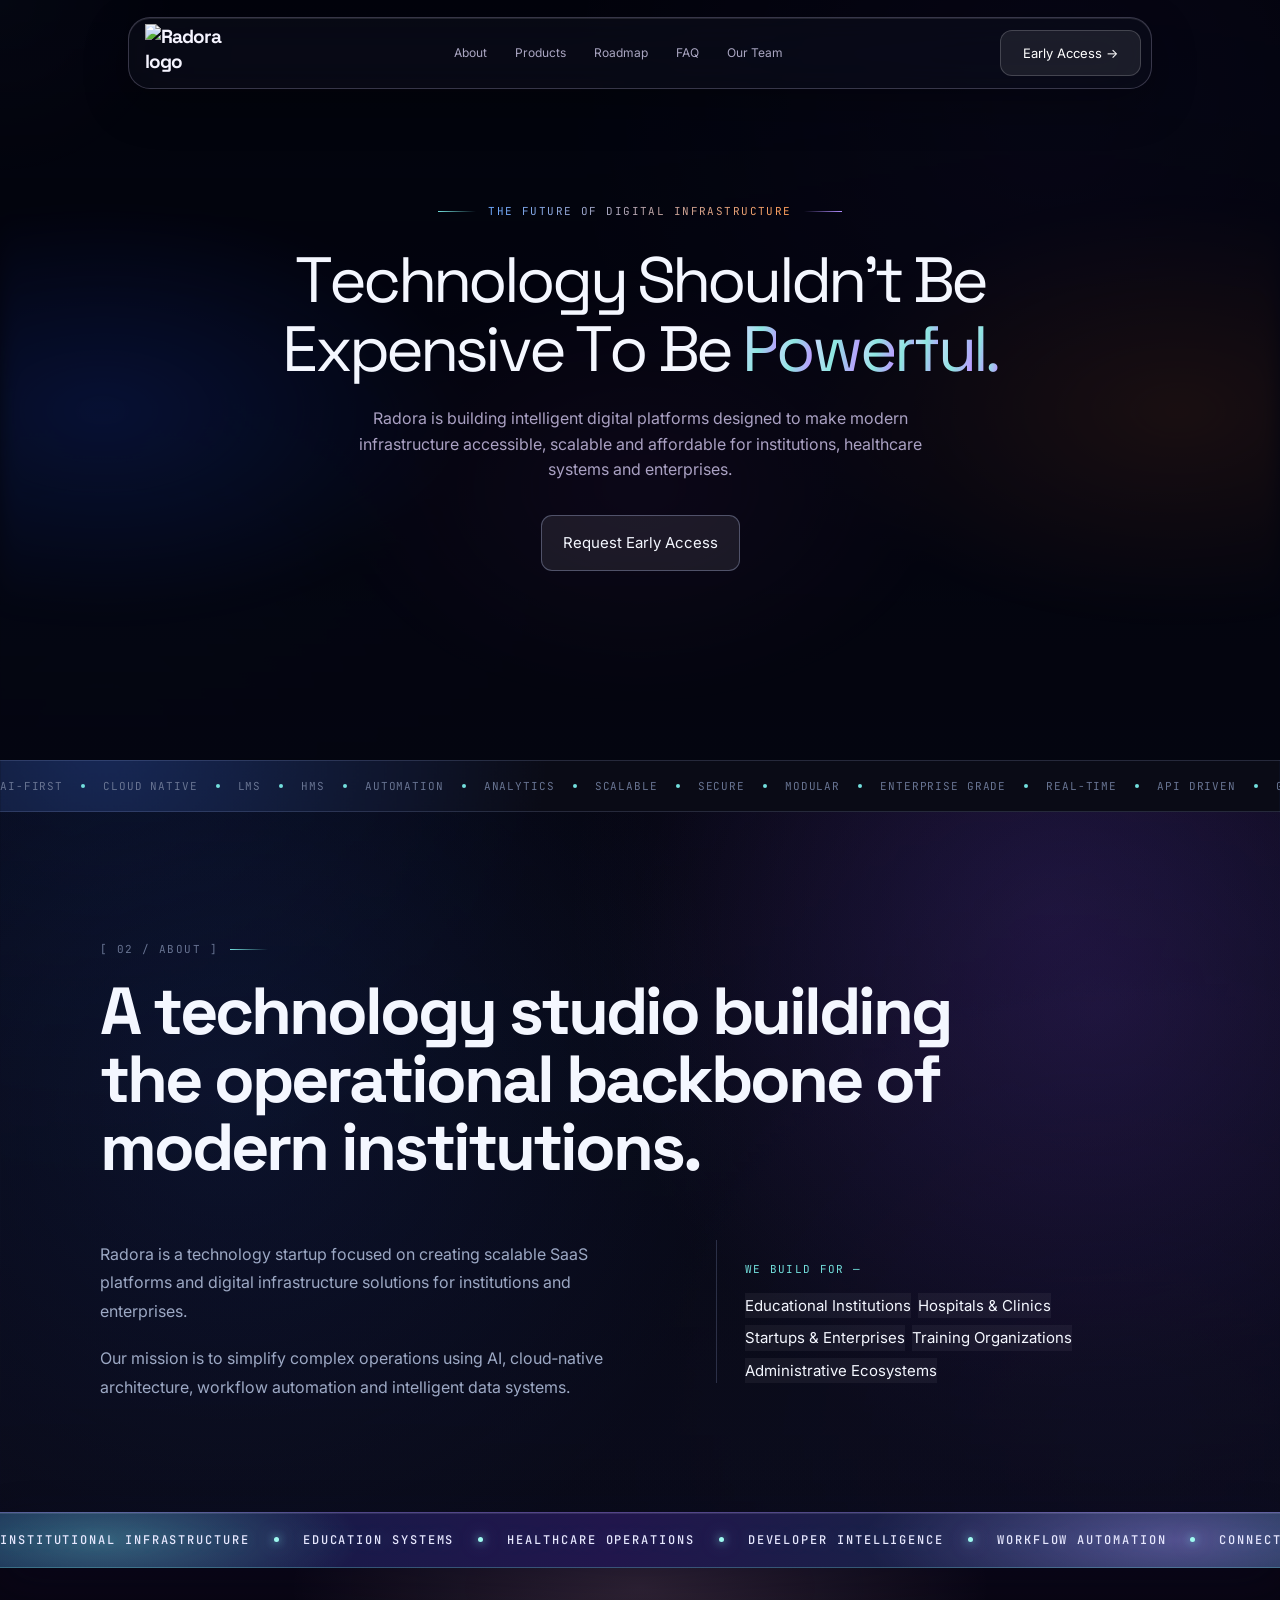
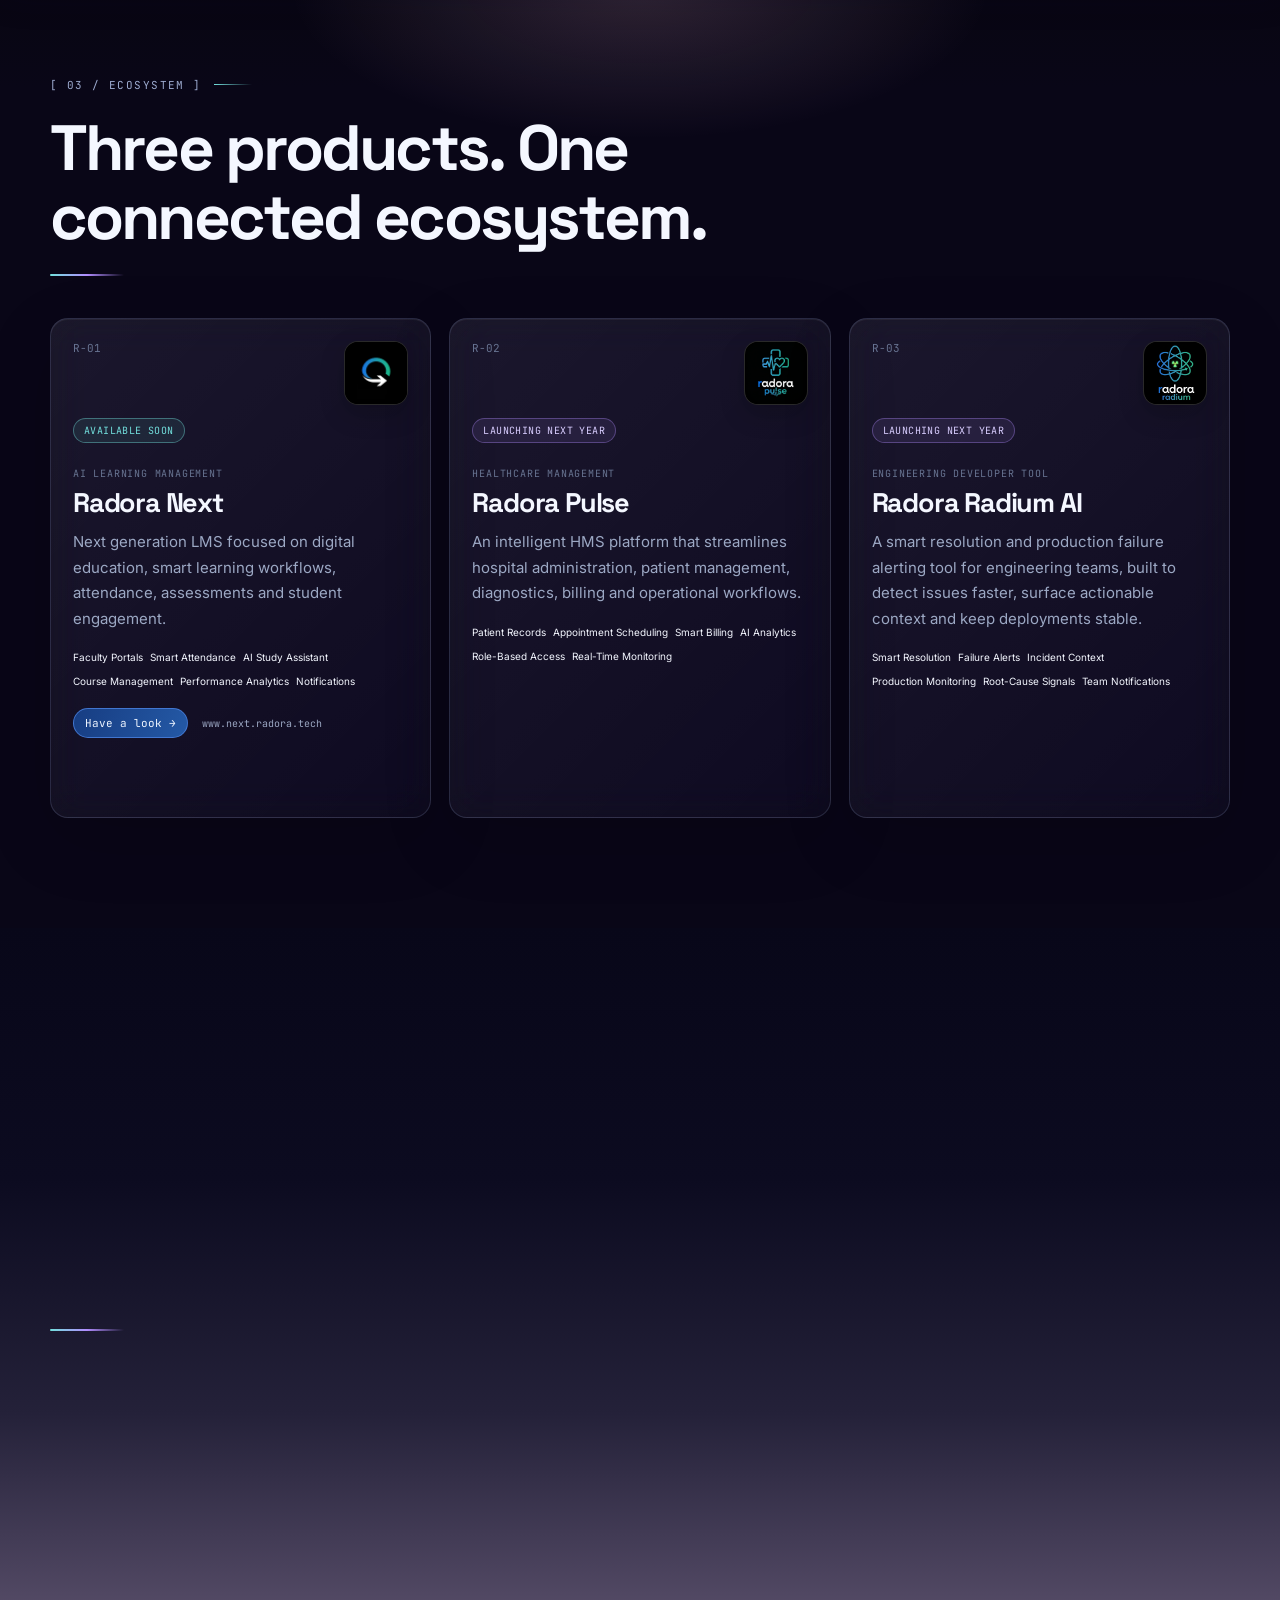
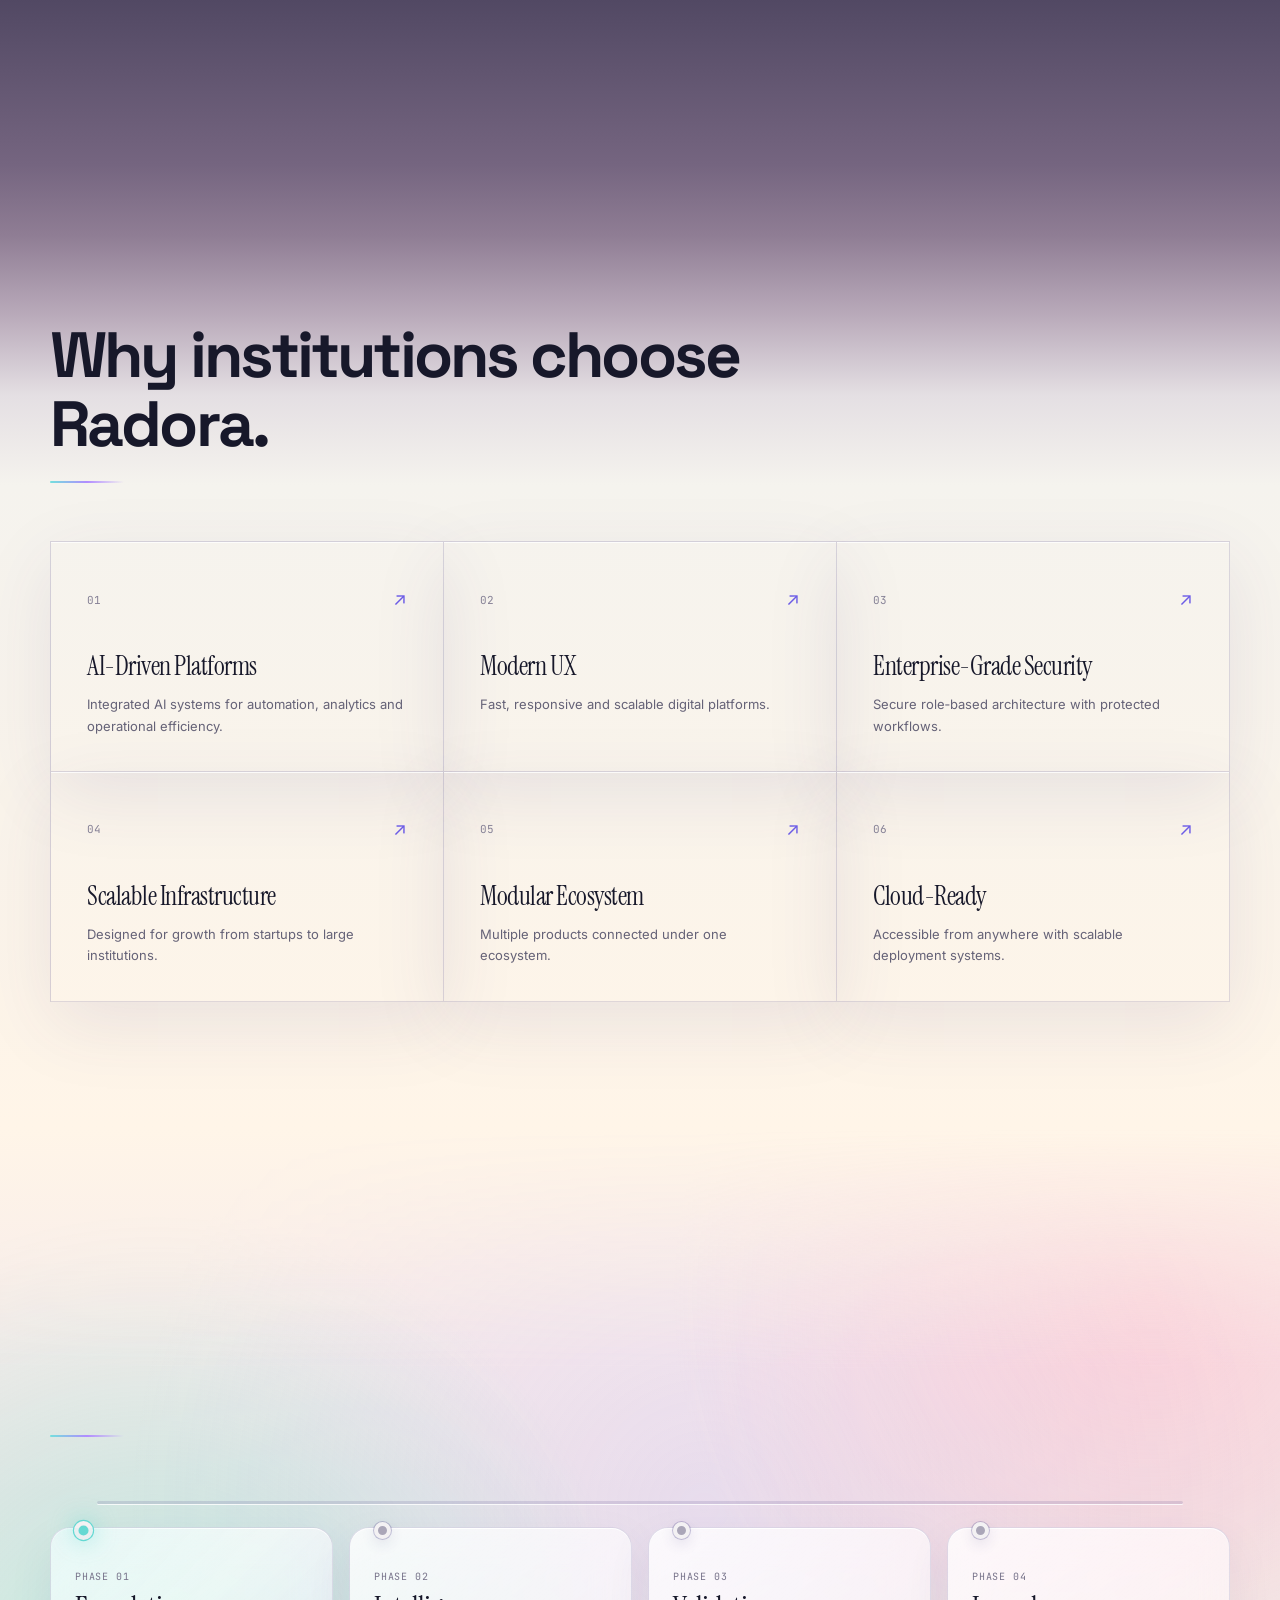
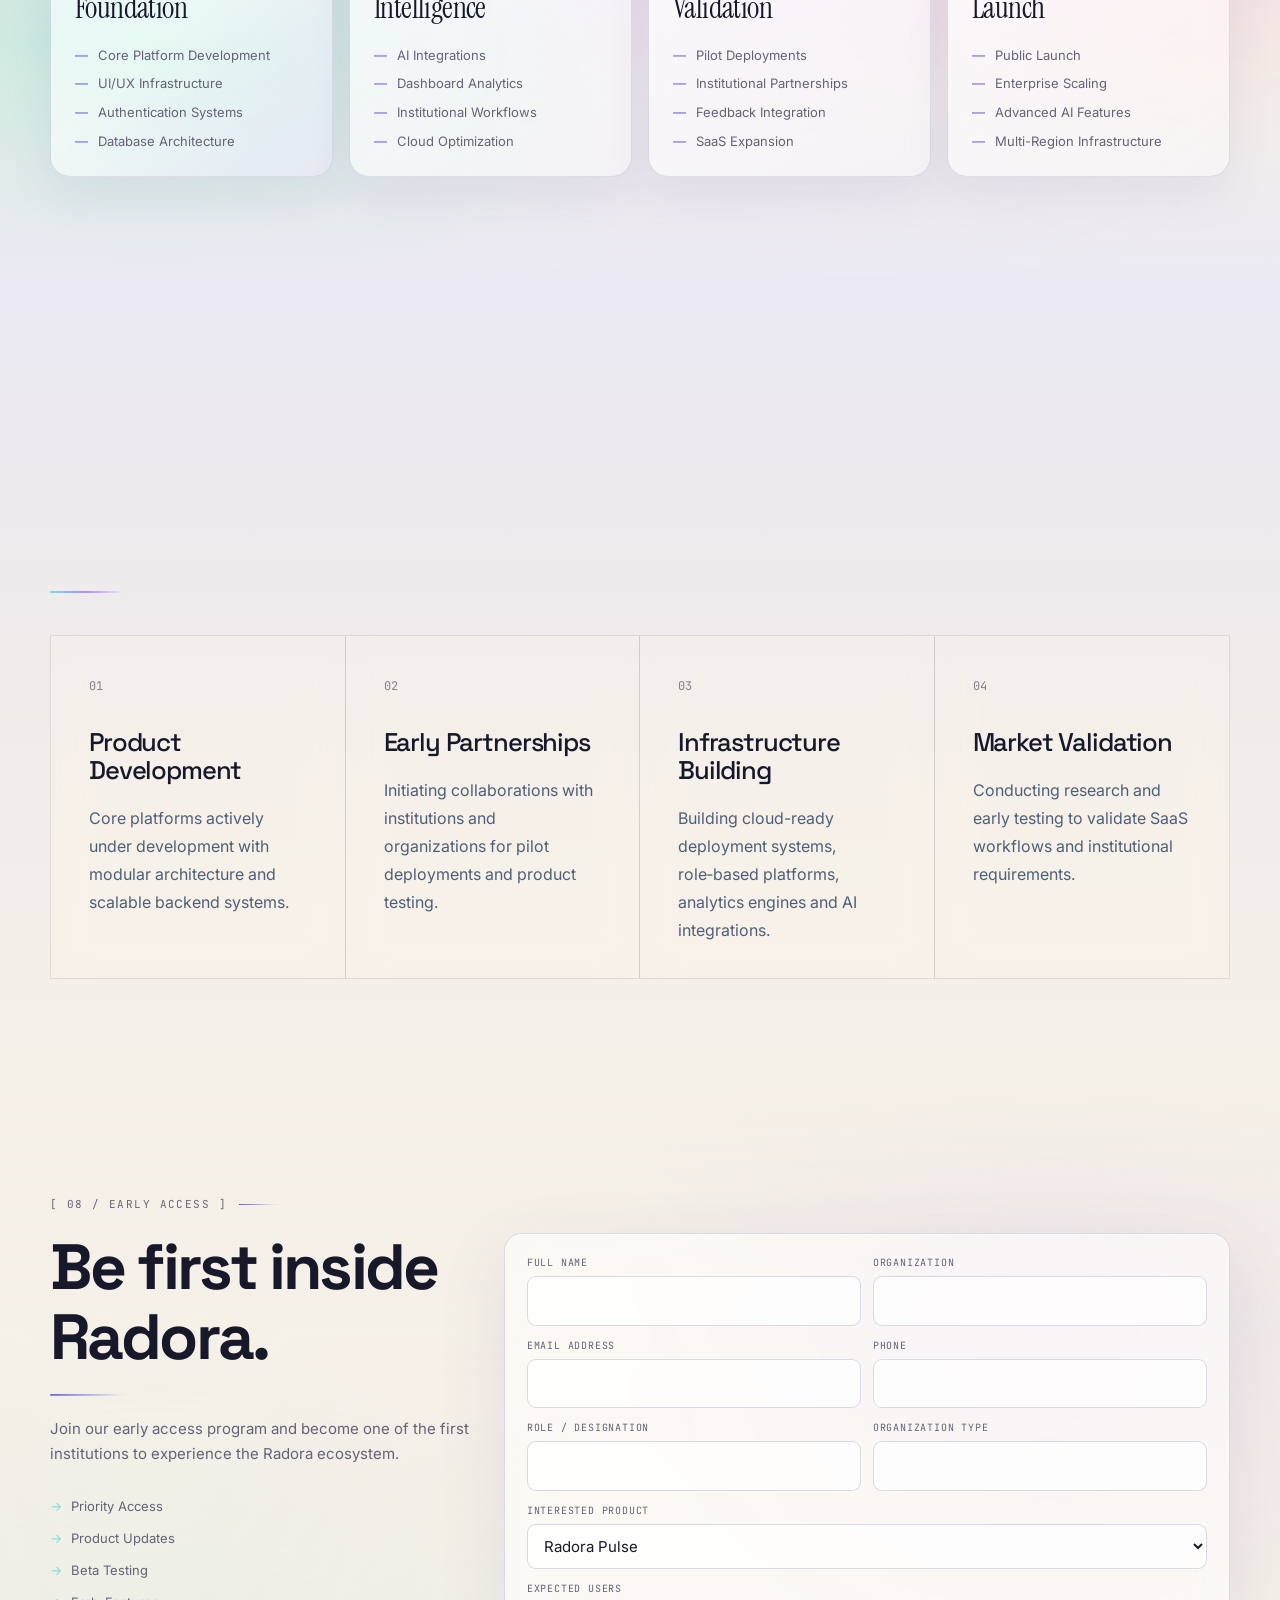
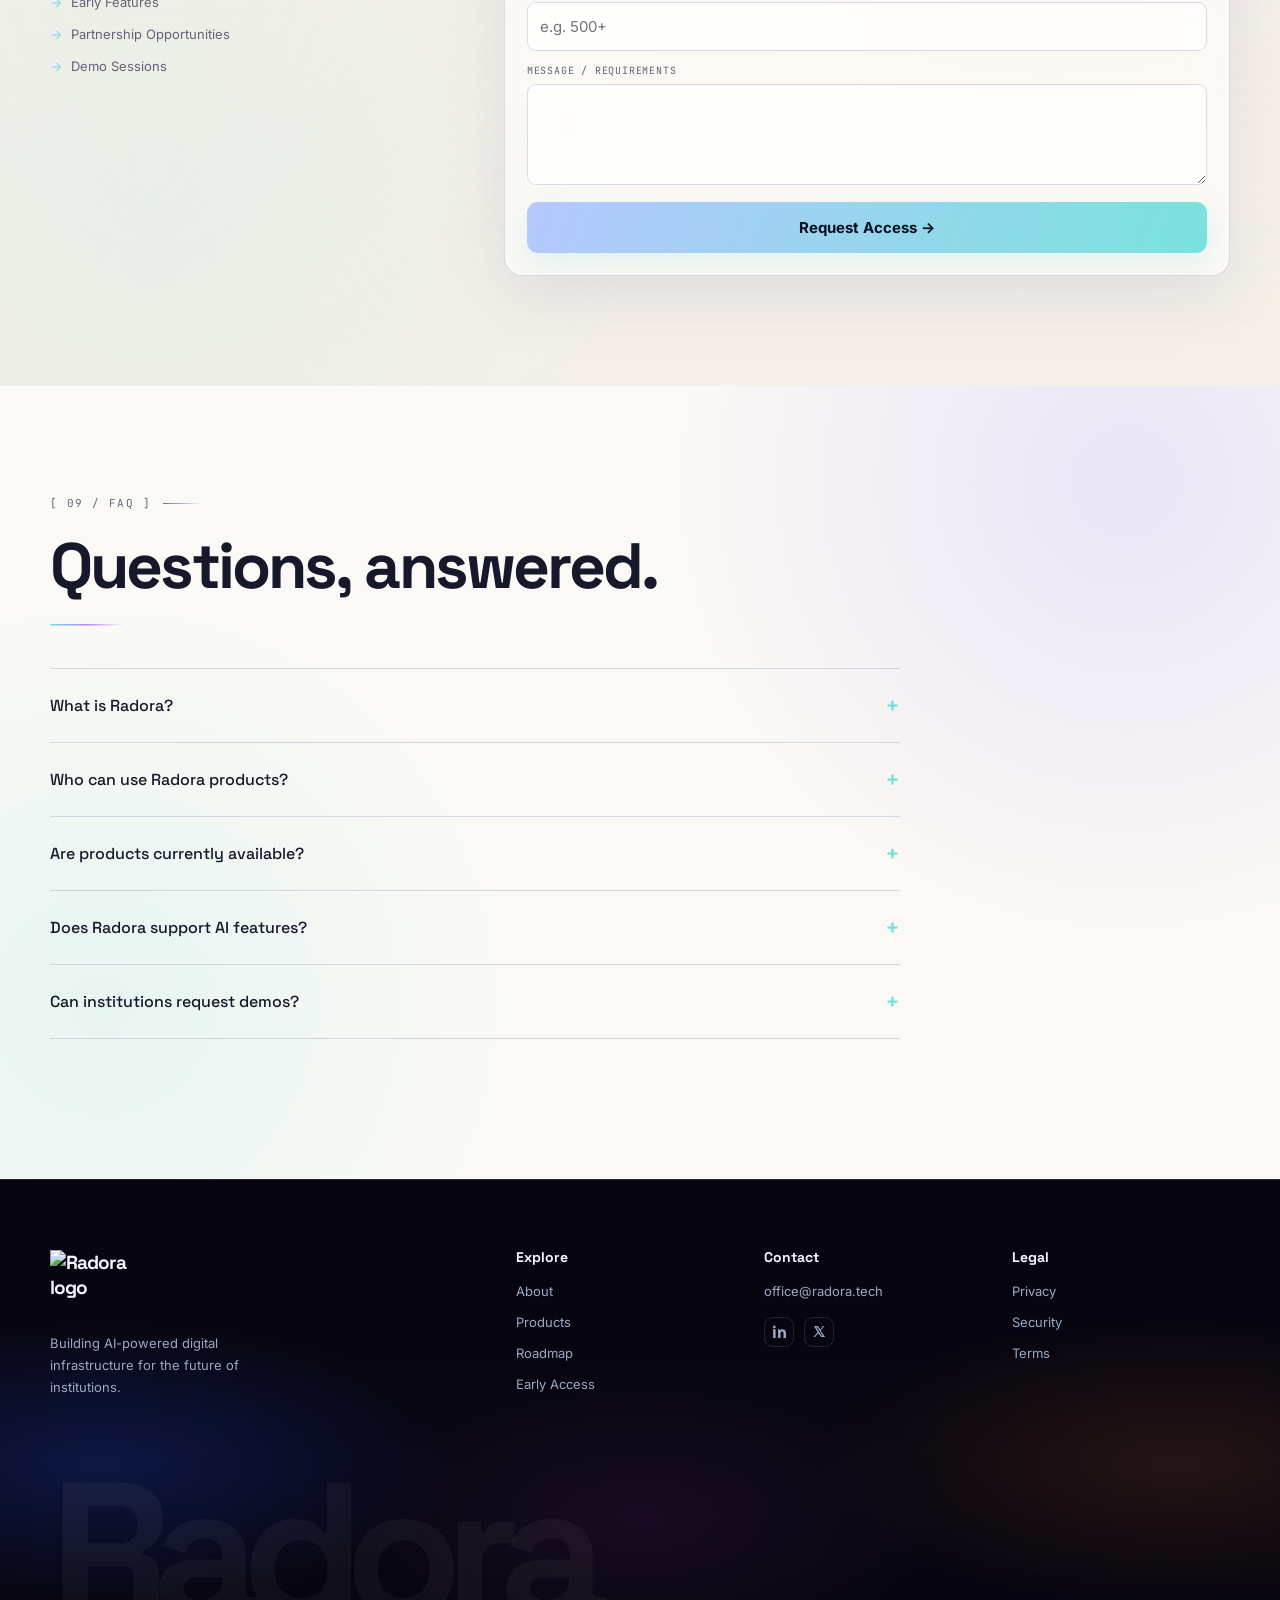
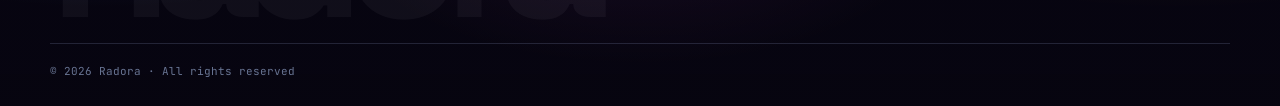
==== commit c7e6115d: "dusri" ====
--- a/index.html
+++ b/index.html
@@ -11,6 +11,7 @@
     <link rel="preconnect" href="https://fonts.gstatic.com" crossorigin>
     <link href="https://fonts.googleapis.com/css2?family=Instrument+Serif:ital@0;1&family=Inter:wght@300;400;500;600&family=JetBrains+Mono:wght@400;500&family=Space+Grotesk:wght@400;500;600;700&display=swap" rel="stylesheet">
     <link rel="stylesheet" href="styles.css">
+    <link rel="icon" type="image/png" href="https://res.cloudinary.com/dcilrqmox/image/upload/v1785686905/radora_office-removebg-preview_u7bznt.png">
 </head>
 <body>
     <!-- Navbar -->
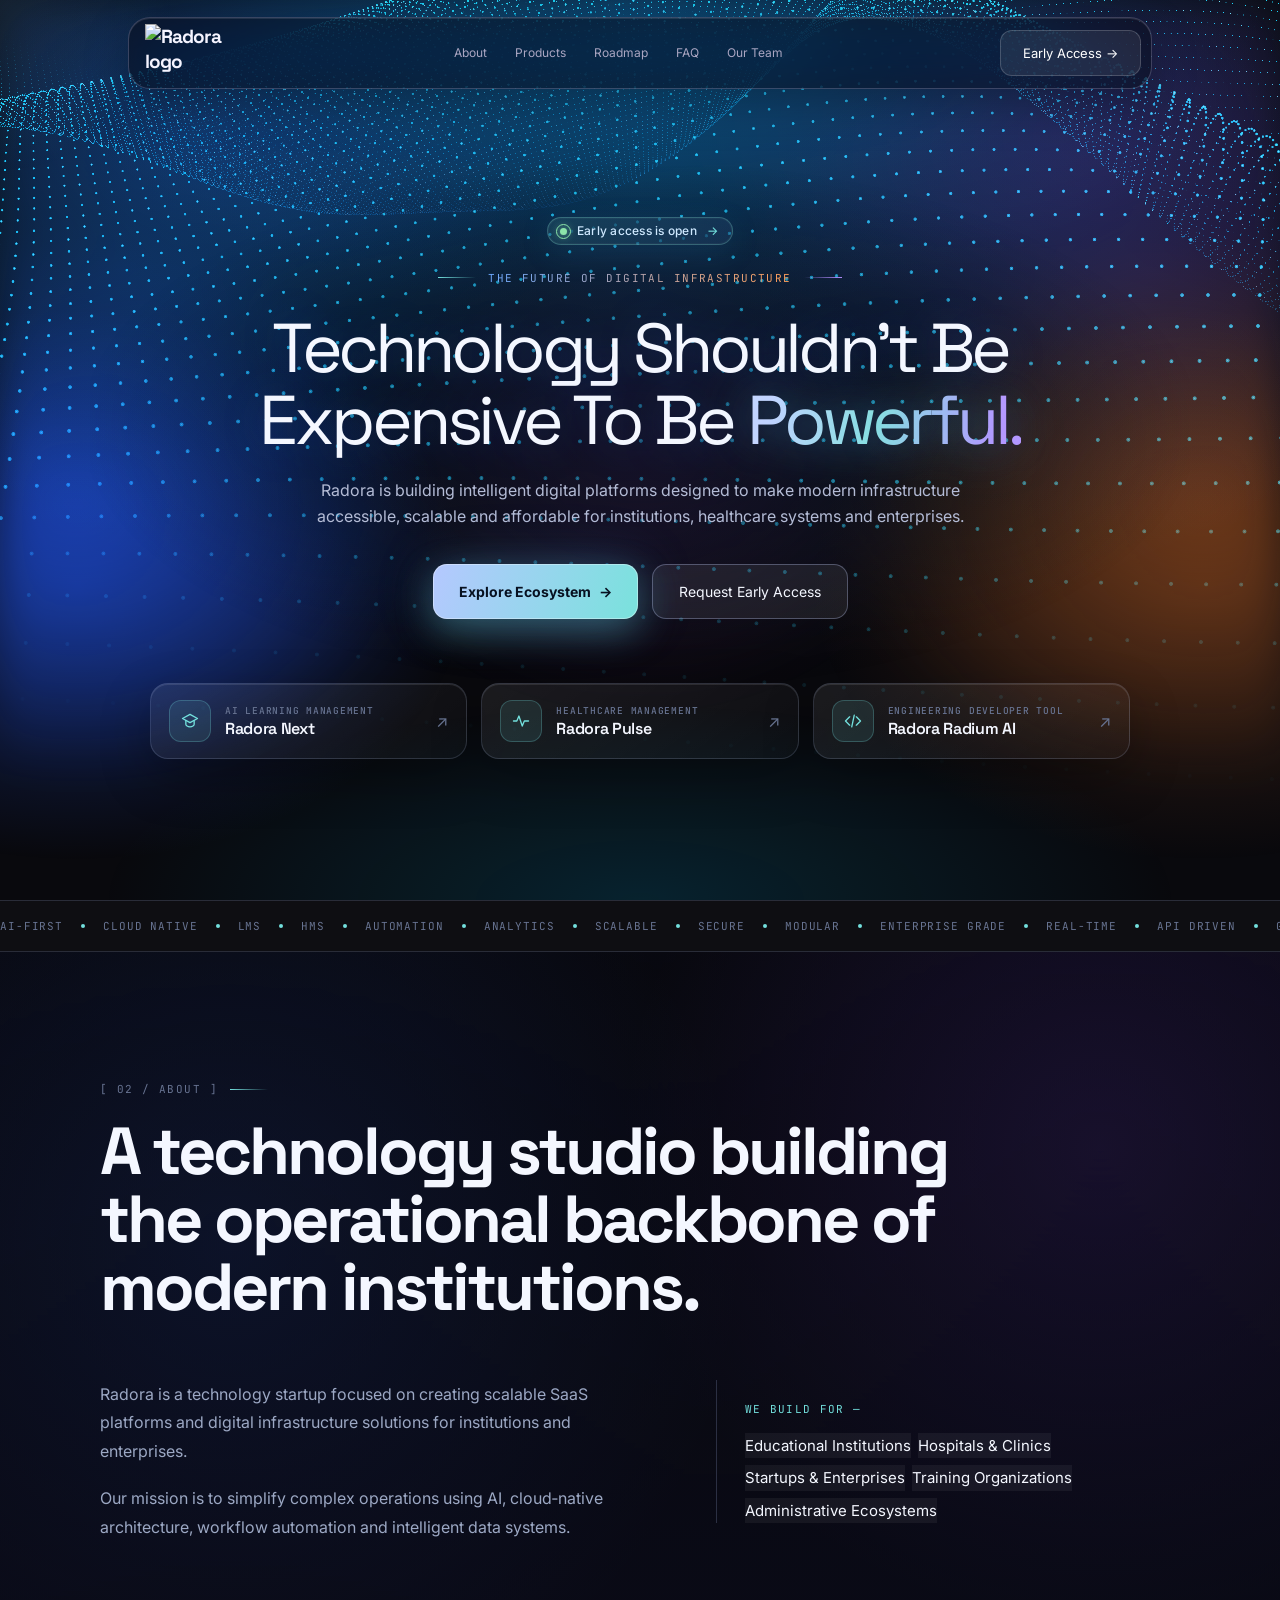
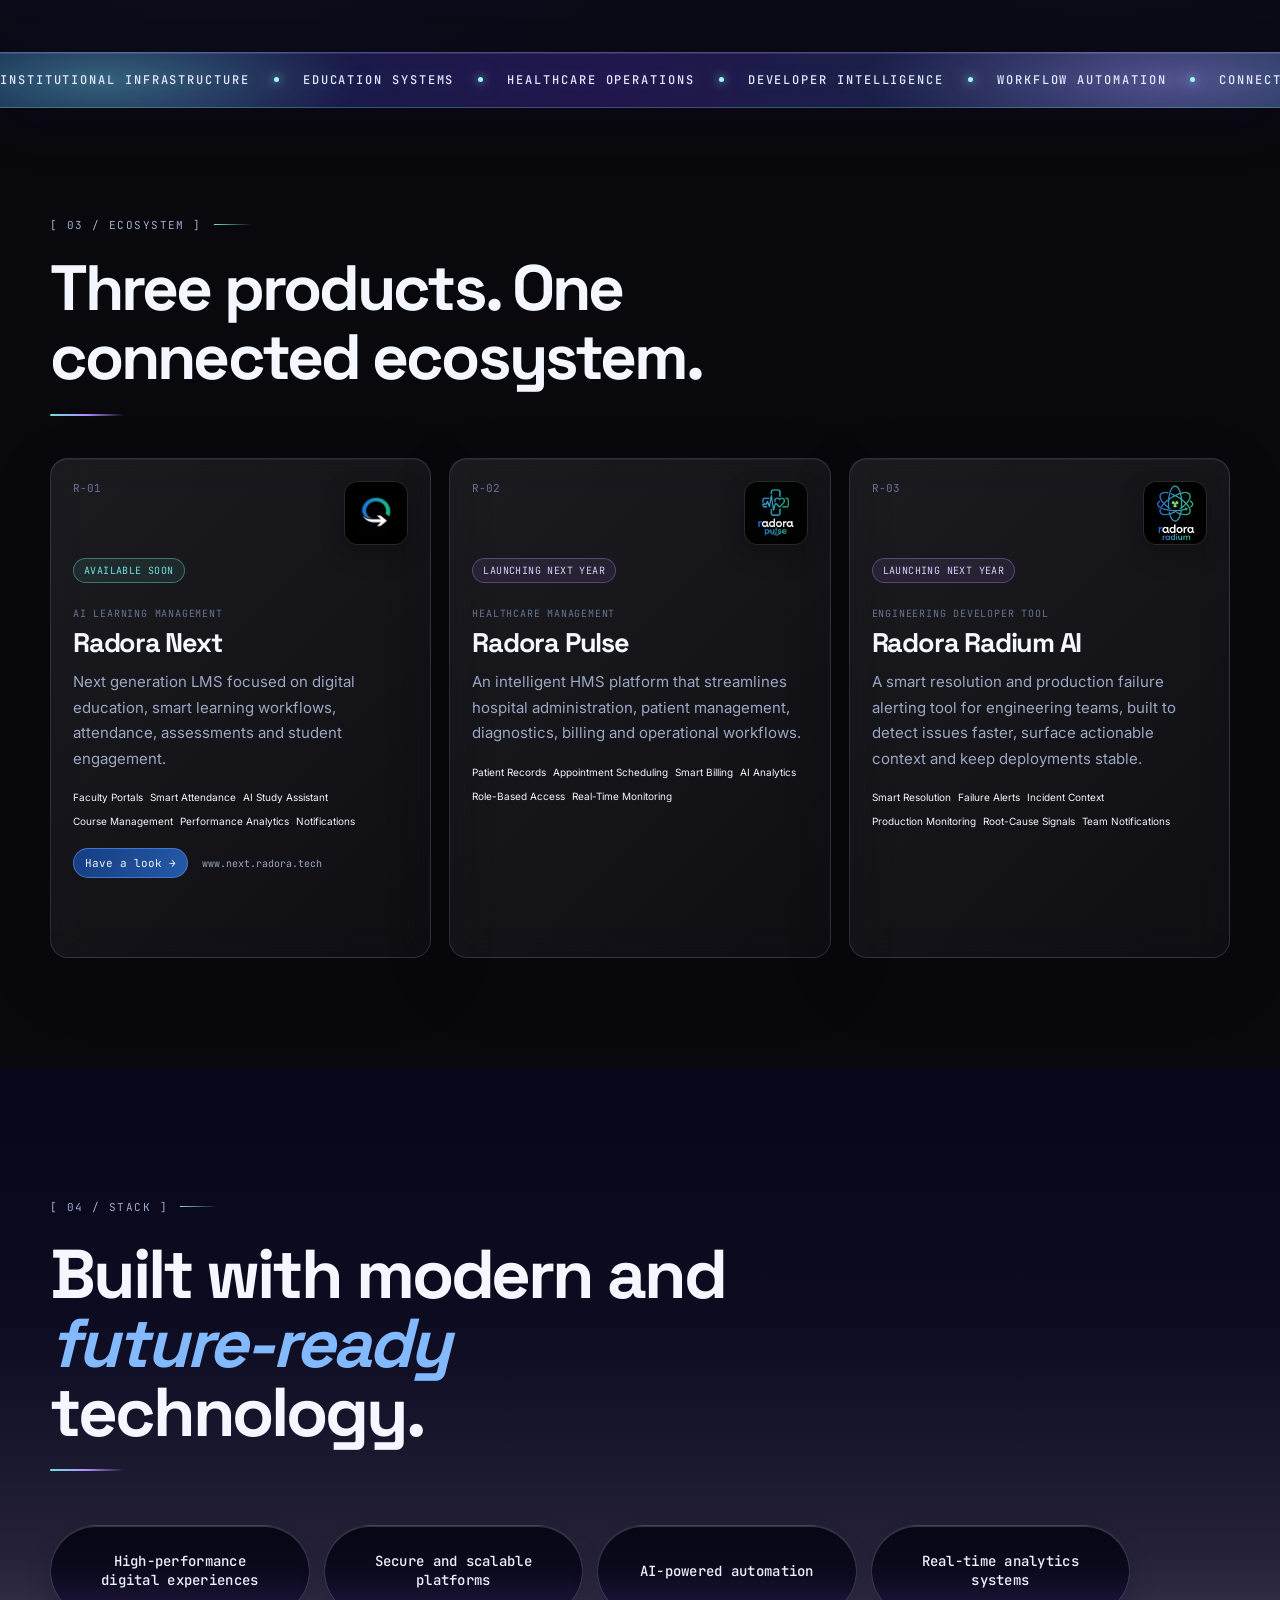
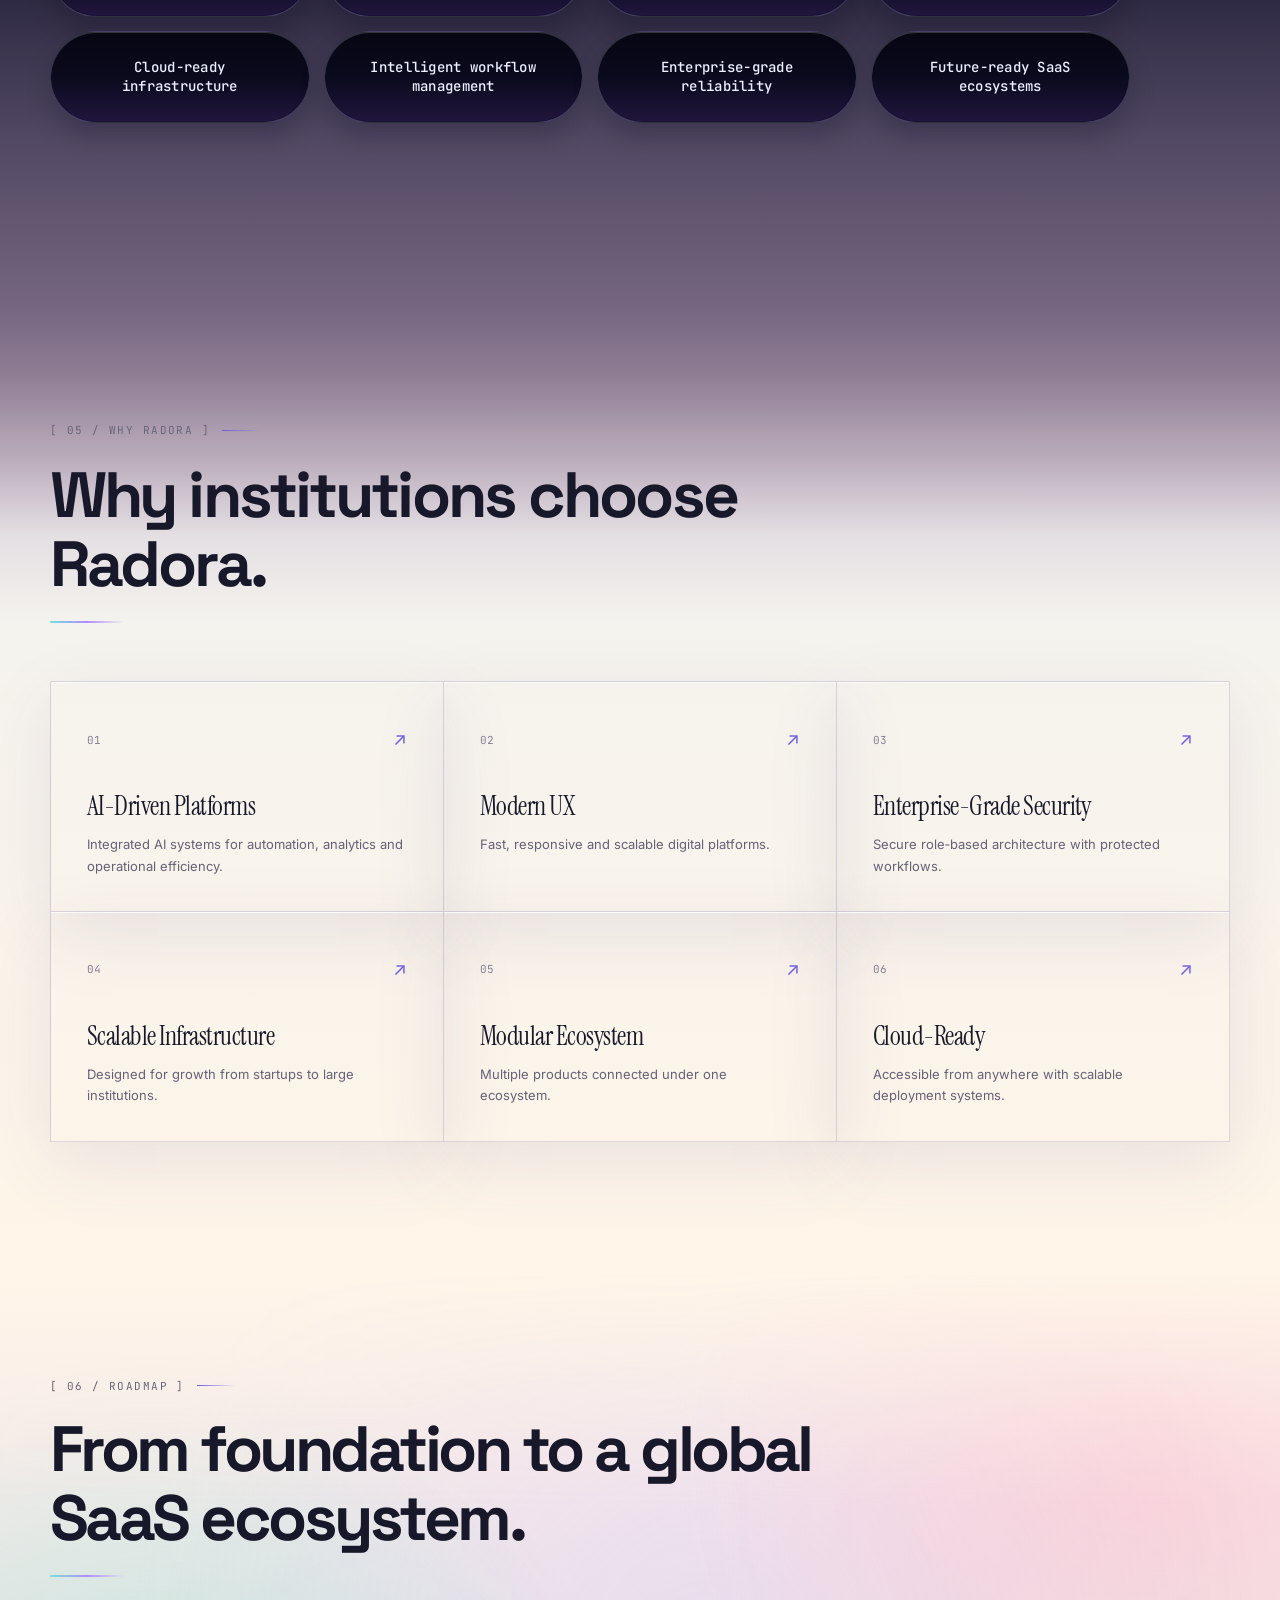
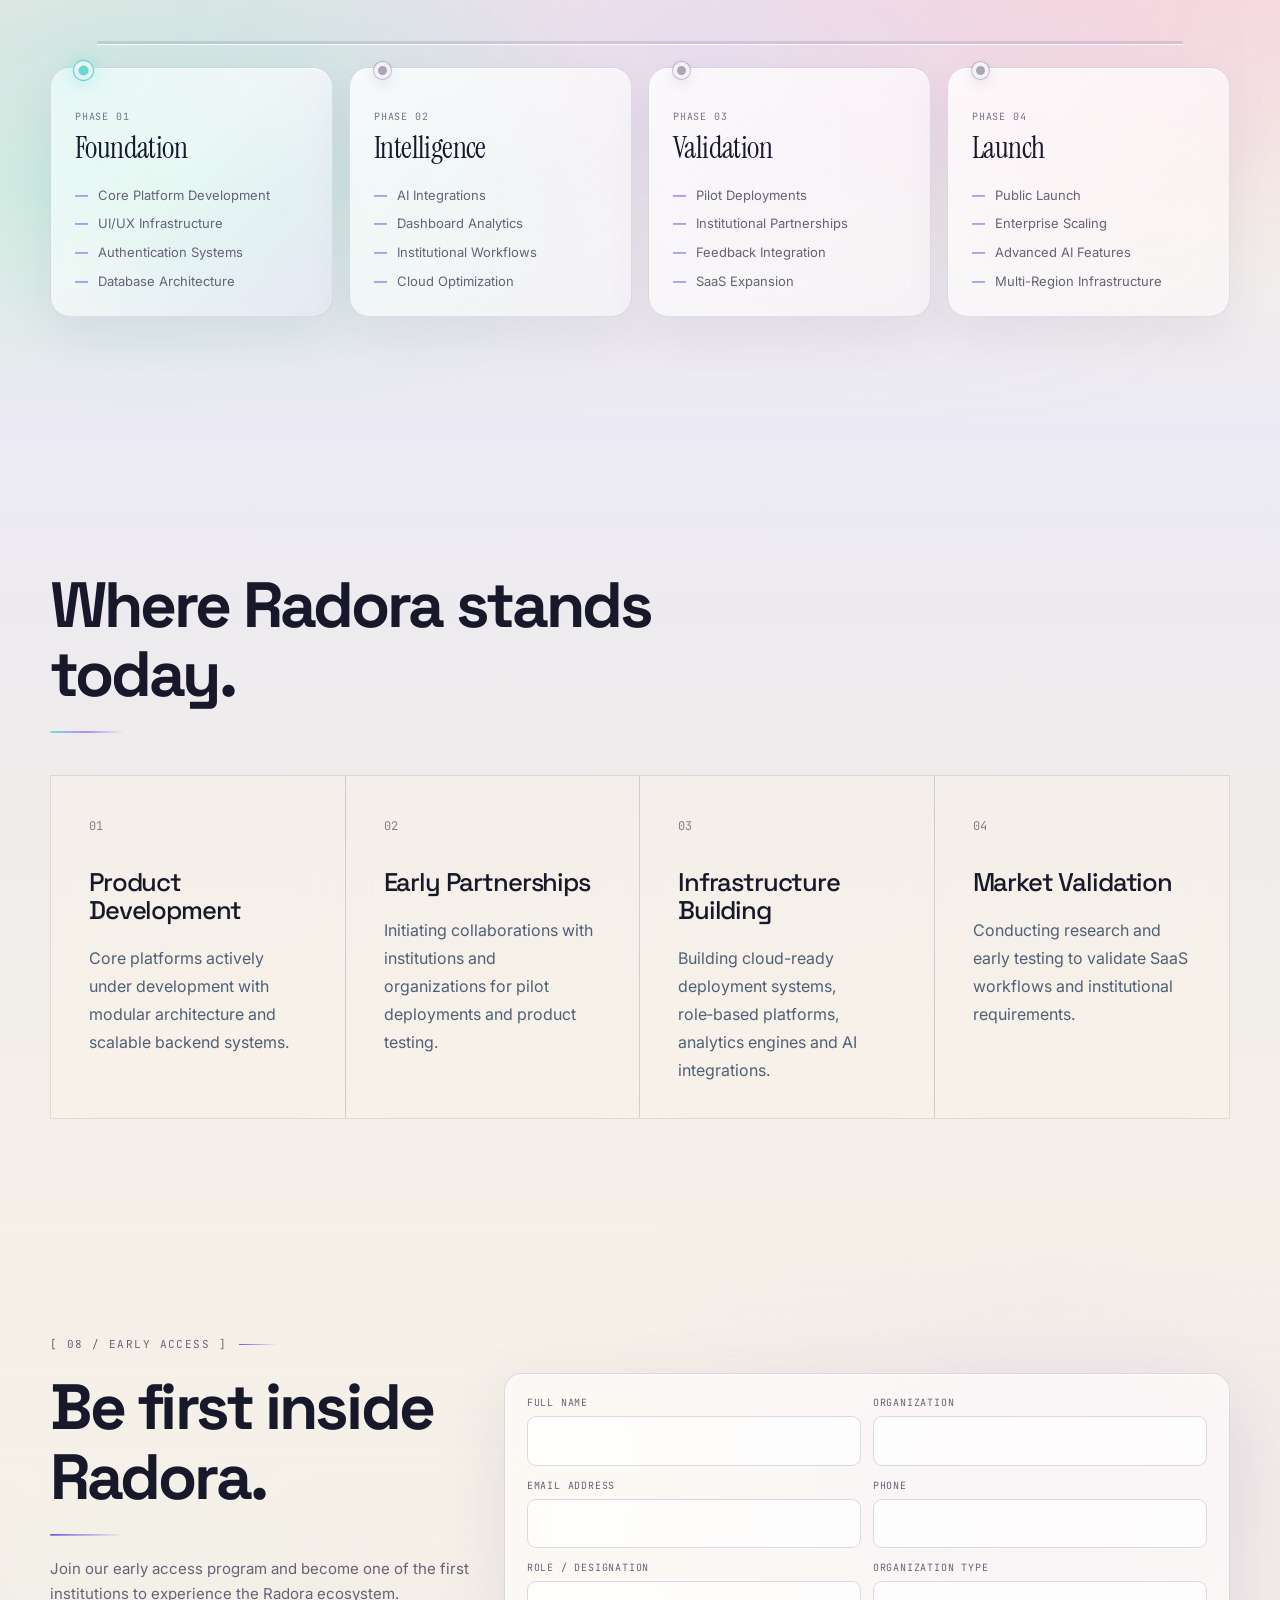
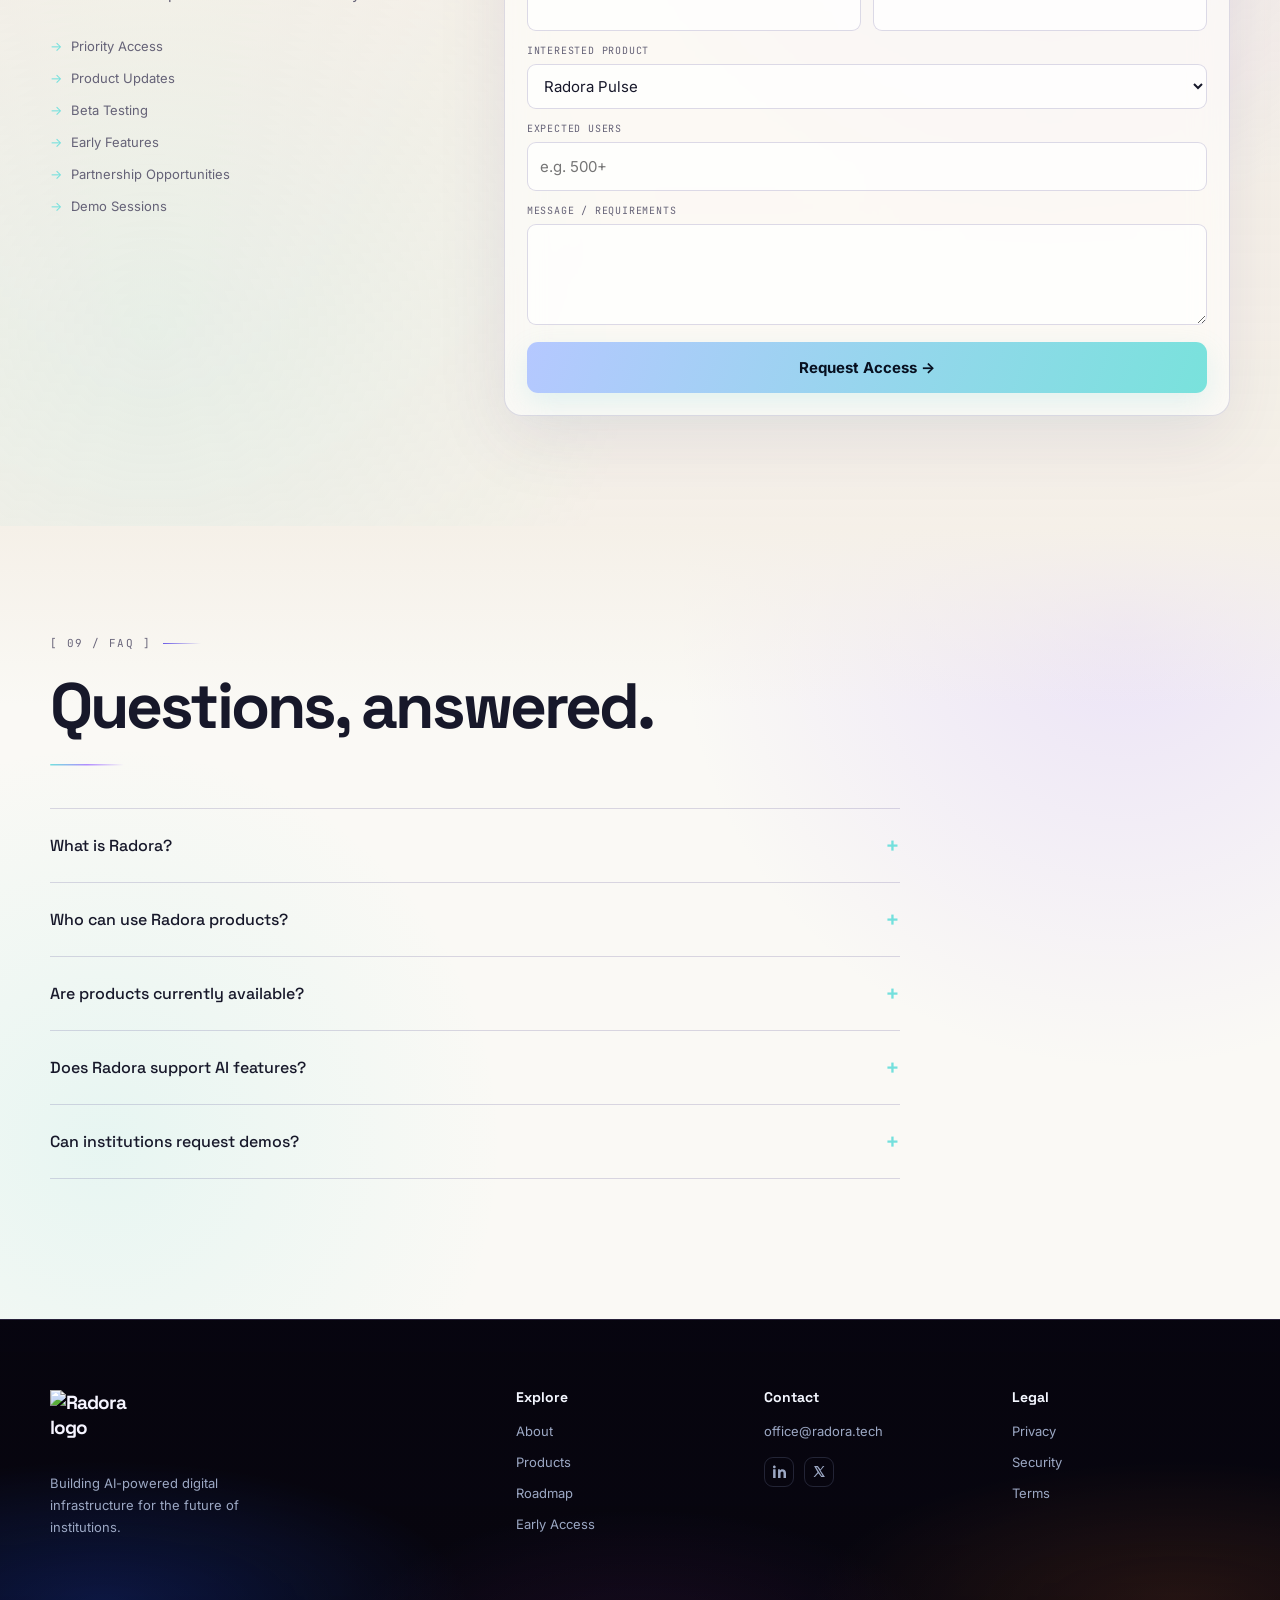
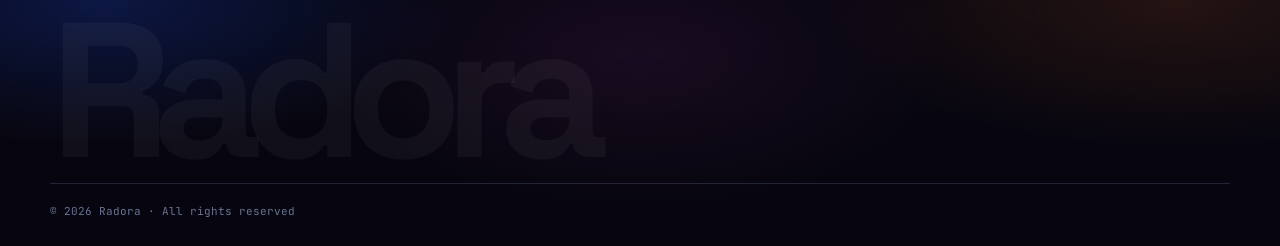
==== commit 91c37751: "3dUpdate" ====
--- a/index.html
+++ b/index.html
@@ -11,7 +11,7 @@
     <link rel="preconnect" href="https://fonts.gstatic.com" crossorigin>
     <link href="https://fonts.googleapis.com/css2?family=Instrument+Serif:ital@0;1&family=Inter:wght@300;400;500;600&family=JetBrains+Mono:wght@400;500&family=Space+Grotesk:wght@400;500;600;700&display=swap" rel="stylesheet">
     <link rel="stylesheet" href="styles.css">
-    <link rel="icon" type="image/png" href="https://res.cloudinary.com/dcilrqmox/image/upload/v1785686905/radora_office-removebg-preview_u7bznt.png">
+    <link rel="icon" type="image/svg+xml" href="gemini-svg (1).svg">
 </head>
 <body>
     <!-- Navbar -->
@@ -49,54 +49,16 @@
     <main>
         <!-- ========== HERO SECTION ========== -->
         <section id="top" class="hero">
-            <video class="hero-video" autoplay muted loop playsinline preload="metadata" aria-hidden="true">
-                <source src="./vid.mp4" type="video/mp4">
-            </video>
+            <!-- hero-video removed: WebGL particle wave handles this background -->
             <div class="hero-panel">
-                <div class="reference-stage">
-                    <div class="reference-card reference-card--planning">
-                        <div class="reference-pill"><span>◯</span> Planning</div>
-                        <div class="reference-card-body">
-                            <h2>Turn new<br>programs into<br>structured plans<br>without the noise.</h2>
-                            <ul>
-                                <li>Embedded program leads</li>
-                                <li>Decision-ready roadmaps</li>
-                            </ul>
-                            <a href="#products" class="reference-button">Learn more <span>→</span></a>
-                        </div>
-                    </div>
-                    <div class="reference-card reference-card--procurement">
-                        <div class="reference-pill"><span>◔</span> Procurement</div>
-                        <div class="reference-card-body">
-                            <h2>Source and qualify<br>vendors with far<br>less friction.</h2>
-                            <ul>
-                                <li>Cross-org scope alignment</li>
-                                <li>End-to-end accountability</li>
-                            </ul>
-                        </div>
-                    </div>
-                    <div class="reference-card reference-card--logistics">
-                        <div class="reference-pill"><span>◌</span> Logistics</div>
-                        <div class="reference-card-body">
-                            <h2>Move the right<br>materials on time<br>without surprises.</h2>
-                            <ul>
-                                <li>Spec and fit validations</li>
-                                <li>Change order ownership</li>
-                            </ul>
-                        </div>
-                    </div>
-                    <div class="reference-card reference-card--commissioning">
-                        <div class="reference-pill"><span>♧</span> Commissioning</div>
-                        <div class="reference-card-body">
-                            <h2>Activate systems<br>with complete<br>context, not<br>guesswork.</h2>
-                            <ul>
-                                <li>Uninterrupted workflows</li>
-                                <li>Verified clean handoffs</li>
-                            </ul>
-                        </div>
-                    </div>
-                </div>
                 <div class="hero-panel-inner">
+                    <!-- Status badge -->
+                    <a href="#early-access" class="hero-badge anim-in">
+                        <span class="hero-badge-dot" aria-hidden="true"></span>
+                        <span>Early access is open</span>
+                        <span class="hero-badge-arrow" aria-hidden="true">→</span>
+                    </a>
+
                     <!-- Eyebrow -->
                     <div class="hero-eyebrow anim-in">
                         <span class="eyebrow-line"></span>
@@ -120,6 +82,40 @@
                         <a href="#products" class="btn-primary btn-lg">Explore Ecosystem</a>
                         <a href="#early-access" class="btn-glass btn-lg">Request Early Access</a>
                     </div>
+                </div>
+
+                <!-- Product showcase strip -->
+                <div class="hero-showcase anim-in" aria-label="Radora products">
+                    <a href="#products" class="hero-product">
+                        <span class="hero-product-icon" aria-hidden="true">
+                            <svg viewBox="0 0 24 24" fill="none" stroke="currentColor" stroke-width="1.6" stroke-linecap="round" stroke-linejoin="round"><path d="M3 9l9-5 9 5-9 5-9-5z"/><path d="M7 11.5V16c0 1.4 2.2 3 5 3s5-1.6 5-3v-4.5"/></svg>
+                        </span>
+                        <span class="hero-product-text">
+                            <small>AI Learning Management</small>
+                            <strong>Radora Next</strong>
+                        </span>
+                        <span class="hero-product-go" aria-hidden="true">↗</span>
+                    </a>
+                    <a href="#products" class="hero-product">
+                        <span class="hero-product-icon" aria-hidden="true">
+                            <svg viewBox="0 0 24 24" fill="none" stroke="currentColor" stroke-width="1.6" stroke-linecap="round" stroke-linejoin="round"><path d="M3 12h4l2.5-6 4 12 2.5-6H21"/></svg>
+                        </span>
+                        <span class="hero-product-text">
+                            <small>Healthcare Management</small>
+                            <strong>Radora Pulse</strong>
+                        </span>
+                        <span class="hero-product-go" aria-hidden="true">↗</span>
+                    </a>
+                    <a href="#products" class="hero-product">
+                        <span class="hero-product-icon" aria-hidden="true">
+                            <svg viewBox="0 0 24 24" fill="none" stroke="currentColor" stroke-width="1.6" stroke-linecap="round" stroke-linejoin="round"><path d="M8 7l-5 5 5 5"/><path d="M16 7l5 5-5 5"/><path d="M13.5 5l-3 14"/></svg>
+                        </span>
+                        <span class="hero-product-text">
+                            <small>Engineering Developer Tool</small>
+                            <strong>Radora Radium AI</strong>
+                        </span>
+                        <span class="hero-product-go" aria-hidden="true">↗</span>
+                    </a>
                 </div>
 
                 <!-- Ecosystem Orbit Diagram -->
@@ -205,9 +201,7 @@
 
         <!-- ========== ABOUT SECTION ========== -->
         <section id="about" class="section-about">
-            <video class="about-video" autoplay muted loop playsinline preload="metadata" aria-hidden="true">
-                <source src="./vid.mp4" type="video/mp4">
-            </video>
+            <!-- about-video removed: WebGL particle wave handles this background -->
             <div class="container">
                 <div class="section-label anim-in">
                     <span class="label-mono">[ 02 / About ]</span>
@@ -357,7 +351,7 @@
         <section class="section-stack">
             <div class="container">
                 <div class="section-label anim-in">
-                    <span class="label-mono light">[ 07 / Stack ]</span>
+                    <span class="label-mono light">[ 04 / Stack ]</span>
                     <span class="label-line light"></span>
                 </div>
                 <h2 class="stack-title section-heading anim-in">Built with modern and <em class="accent-glow">future-ready</em> technology.</h2>
@@ -378,43 +372,37 @@
         <section id="why" class="section-why">
             <div class="container">
                 <div class="section-label anim-in">
-                    <span class="label-mono">[ 06 / Why Radora ]</span>
+                    <span class="label-mono">[ 05 / Why Radora ]</span>
                     <span class="label-line"></span>
                 </div>
                 <h2 class="why-heading section-heading anim-in">Why institutions choose Radora.</h2>
                 <div class="why-grid">
                     <div class="why-card anim-in" data-delay="0">
-                        <video class="why-card-video" muted loop playsinline preload="none" aria-hidden="true"><source src="./vid.mp4" type="video/mp4"></video>
                         <div class="why-card-top"><span class="why-num">01</span><span class="why-arrow">↗</span></div>
                         <h3>AI-Driven Platforms</h3>
                         <p>Integrated AI systems for automation, analytics and operational efficiency.</p>
                     </div>
                     <div class="why-card anim-in" data-delay="50">
-                        <video class="why-card-video" muted loop playsinline preload="none" aria-hidden="true"><source src="./vid.mp4" type="video/mp4"></video>
                         <div class="why-card-top"><span class="why-num">02</span><span class="why-arrow">↗</span></div>
                         <h3>Modern UX</h3>
                         <p>Fast, responsive and scalable digital platforms.</p>
                     </div>
                     <div class="why-card anim-in" data-delay="100">
-                        <video class="why-card-video" muted loop playsinline preload="none" aria-hidden="true"><source src="./vid.mp4" type="video/mp4"></video>
                         <div class="why-card-top"><span class="why-num">03</span><span class="why-arrow">↗</span></div>
                         <h3>Enterprise-Grade Security</h3>
                         <p>Secure role‑based architecture with protected workflows.</p>
                     </div>
                     <div class="why-card anim-in" data-delay="150">
-                        <video class="why-card-video" muted loop playsinline preload="none" aria-hidden="true"><source src="./vid.mp4" type="video/mp4"></video>
                         <div class="why-card-top"><span class="why-num">04</span><span class="why-arrow">↗</span></div>
                         <h3>Scalable Infrastructure</h3>
                         <p>Designed for growth from startups to large institutions.</p>
                     </div>
                     <div class="why-card anim-in" data-delay="200">
-                        <video class="why-card-video" muted loop playsinline preload="none" aria-hidden="true"><source src="./vid.mp4" type="video/mp4"></video>
                         <div class="why-card-top"><span class="why-num">05</span><span class="why-arrow">↗</span></div>
                         <h3>Modular Ecosystem</h3>
                         <p>Multiple products connected under one ecosystem.</p>
                     </div>
                     <div class="why-card anim-in" data-delay="250">
-                        <video class="why-card-video" muted loop playsinline preload="none" aria-hidden="true"><source src="./vid.mp4" type="video/mp4"></video>
                         <div class="why-card-top"><span class="why-num">06</span><span class="why-arrow">↗</span></div>
                         <h3>Cloud-Ready</h3>
                         <p>Accessible from anywhere with scalable deployment systems.</p>
@@ -427,7 +415,7 @@
         <section id="roadmap" class="section-roadmap">
             <div class="container">
                 <div class="section-label anim-in">
-                    <span class="label-mono">[ 04 / Roadmap ]</span>
+                    <span class="label-mono">[ 06 / Roadmap ]</span>
                     <span class="label-line"></span>
                 </div>
                 <h2 class="roadmap-heading section-heading anim-in">From foundation to a global SaaS ecosystem.</h2>
@@ -488,7 +476,7 @@
         <section class="section-stage">
             <div class="container">
                 <div class="section-label anim-in">
-                    <span class="label-mono">[ 05 / Current Stage ]</span>
+                    <span class="label-mono">[ 07 / Current Stage ]</span>
                     <span class="label-line"></span>
                 </div>
                 <h2 class="stage-heading section-heading anim-in">Where Radora stands today.</h2>
@@ -519,9 +507,7 @@
 
         <!-- ========== EARLY ACCESS ========== -->
         <section id="early-access" class="section-ea">
-            <video class="ea-video" autoplay muted loop playsinline preload="metadata" aria-hidden="true">
-                <source src="./vid.mp4" type="video/mp4">
-            </video>
+            <!-- ea-video removed: WebGL particle wave handles this background -->
             <div class="container">
                 <div class="section-label anim-in">
                     <span class="label-mono dark">[ 08 / Early Access ]</span>
@@ -664,9 +650,7 @@
 
     <!-- ========== FOOTER ========== -->
     <footer class="footer">
-        <video class="footer-video" autoplay muted loop playsinline preload="metadata" aria-hidden="true">
-            <source src="./vid.mp4" type="video/mp4">
-        </video>
+        <!-- footer-video removed: WebGL particle wave handles this background -->
         <div class="container">
             <div class="footer-grid">
                 <div class="footer-brand">
@@ -853,6 +837,8 @@
     <div class="cursor-glow" id="cursorGlow"></div>
 
     <!-- Scripts -->
+    <!-- WebGL particle wave background: replaces the 64MB video file -->
+    <script src="webgl-bg.js" defer></script>
     <script src="https://cdnjs.cloudflare.com/ajax/libs/gsap/3.12.5/gsap.min.js"></script>
     <script src="https://cdnjs.cloudflare.com/ajax/libs/gsap/3.12.5/ScrollTrigger.min.js"></script>
     <script src="script.js"></script>
--- a/styles.css
+++ b/styles.css
@@ -25,10 +25,9 @@
   overflow-x: hidden;
   color: var(--text);
   background:
-    radial-gradient(circle at 8% 12%, rgba(52, 112, 255, .22), transparent 26rem),
-    radial-gradient(circle at 86% 28%, rgba(141, 73, 255, .18), transparent 30rem),
-    radial-gradient(circle at 52% 74%, rgba(38, 204, 143, .11), transparent 28rem),
-    #04050b;
+    radial-gradient(circle at 8% 9%, rgba(52, 112, 255, .28), transparent 28rem),
+    radial-gradient(circle at 88% 18%, rgba(141, 73, 255, .2), transparent 31rem),
+    #050611;
   font: 400 15px/1.7 Inter, sans-serif;
 }
 body::before {
@@ -40,7 +39,6 @@
   opacity: .17;
   background-image: linear-gradient(rgba(255,255,255,.018) 1px, transparent 1px), linear-gradient(90deg, rgba(255,255,255,.018) 1px, transparent 1px);
   background-size: 72px 72px;
-  mask-image: linear-gradient(to bottom, #000, transparent 85%);
 }
 a { color: inherit; text-decoration: none; }
 button, input, select, textarea { font: inherit; }
@@ -444,10 +442,9 @@
 /* Reference-inspired workflow showcase */
 body {
   background:
-    radial-gradient(ellipse 75% 32% at 50% 103%, rgba(238, 222, 255, .98), transparent 58%),
-    radial-gradient(ellipse 60% 30% at 50% 92%, rgba(141, 82, 255, .78), transparent 64%),
-    radial-gradient(ellipse 70% 24% at 50% 78%, rgba(57, 34, 111, .72), transparent 70%),
-    #070510;
+    radial-gradient(circle at 8% 9%, rgba(52, 112, 255, .28), transparent 28rem),
+    radial-gradient(circle at 88% 18%, rgba(141, 73, 255, .2), transparent 31rem),
+    #050611;
 }
 .navbar {
   top: 17px;
@@ -481,13 +478,20 @@
 .nav-cta { color: #fff; background: rgba(255,255,255,.08); border: 1px solid rgba(255,255,255,.18); border-radius: 12px; padding: 11px 22px; }
 .nav-hamburger span { background: #2d2159; }
 .hero {
-  min-height: 760px;
-  padding: 204px 0 110px;
-  position: relative;
+  min-height: 100vh;
+  min-height: 100svh;
+  padding: 140px 0 80px; /* Provides top clearance for the fixed navbar */
+  position: relative;
+  display: flex;
+  flex-direction: column;
+  justify-content: center;
+  align-items: center;
   isolation: isolate;
+  box-sizing: border-box;
   background:
-    radial-gradient(ellipse 38% 22% at 50% 2%, rgba(240, 184, 217, .17), transparent 72%),
-    linear-gradient(180deg, rgba(6,5,14,.1), rgba(8,5,19,.18));
+    radial-gradient(ellipse 80% 55% at 50% 10%, rgba(0, 180, 225, .16), transparent 72%),
+    radial-gradient(ellipse 60% 35% at 50% 0%,  rgba(30, 100, 220, .14), transparent 68%),
+    radial-gradient(ellipse 50% 40% at 50% 50%, rgba(120, 60, 210, .08), transparent 70%);
 }
 .hero-video {
   position: absolute;
@@ -504,6 +508,12 @@
 .hero-panel {
   position: relative;
   z-index: 2;
+  width: min(1080px, calc(100% - 48px));
+  margin: auto;
+  display: flex;
+  flex-direction: column;
+  align-items: center;
+  justify-content: center;
 }
 .hero::before {
   content: "";
@@ -512,23 +522,23 @@
   z-index: -2;
   pointer-events: none;
   background:
-    radial-gradient(ellipse 34% 40% at 50% 64%, rgba(210, 75, 229, .16), transparent 70%),
-    radial-gradient(ellipse 42% 40% at 8% 54%, rgba(34, 90, 255, .56), transparent 68%),
-    radial-gradient(ellipse 42% 40% at 92% 54%, rgba(196, 98, 37, .42), transparent 68%);
-  filter: blur(10px);
+    /* Top ambient fills: seamless lighting across the top header & navbar */
+    radial-gradient(ellipse 75% 55% at 50% 10%, rgba(20, 80, 180, .32), transparent 70%),
+    radial-gradient(ellipse 55% 40% at 50% 0%,  rgba(0, 210, 230, .24), transparent 65%),
+    radial-gradient(ellipse 45% 45% at 15% 15%, rgba(40, 110, 255, .28), transparent 68%),
+    radial-gradient(ellipse 45% 45% at 85% 15%, rgba(130, 60, 220, .24), transparent 68%),
+    /* Mid & lower ambient fills */
+    radial-gradient(ellipse 34% 40% at 50% 50%, rgba(210, 75, 229, .16), transparent 70%),
+    radial-gradient(ellipse 42% 45% at 6% 56%,  rgba(34, 90, 255, .56), transparent 68%),
+    radial-gradient(ellipse 42% 45% at 94% 56%, rgba(196, 98, 37, .42), transparent 68%);
+  filter: blur(20px);
 }
 .hero::after {
   display: none;
 }
-.hero-panel { width: min(1080px, calc(100% - 48px)); }
-.reference-stage {
-  display: grid;
-  grid-template-columns: repeat(4, 1fr);
-  gap: 14px;
-  min-height: 436px;
-  position: relative;
-  z-index: 3;
-}
+.hero-panel { width: min(1080px, calc(100% - 48px)); margin: auto; }
+.hero-panel > .reference-stage,
+.reference-stage { display: none !important; }
 .reference-stage::before {
   content: "";
   position: absolute;
@@ -1419,10 +1429,11 @@
   background:
     radial-gradient(circle at 8% 9%, rgba(52, 112, 255, .28), transparent 28rem),
     radial-gradient(circle at 88% 18%, rgba(141, 73, 255, .2), transparent 31rem),
-    linear-gradient(180deg, #050611 0 51%, #f5f3ee 68%, #faf9f5 100%);
-}
-
-.hero,
+    #050611;
+
+    
+}
+
 .section-about,
 .section-products,
 .section-stack {
@@ -1708,7 +1719,6 @@
 .section-stack::after {
   display: none;
 }
-}
 
 .section-stack > .container {
   position: relative;
@@ -2746,3 +2756,289 @@
 body.menu-open {
   overflow: hidden;
 }
+
+/* Keep mobile and data-saving devices on a lightweight rendering path. */
+.constrained-device .hero-video,
+.constrained-device .about-video,
+.constrained-device .ea-video,
+.constrained-device .footer-video,
+.constrained-device .stack-item-video,
+.constrained-device .why-card-video,
+.constrained-device .team-profile-video {
+  display: none;
+}
+
+@media (max-width: 800px) {
+  body {
+    background:
+    radial-gradient(circle at 8% 9%, rgba(52, 112, 255, .28), transparent 28rem),
+    radial-gradient(circle at 88% 18%, rgba(141, 73, 255, .2), transparent 31rem),
+    #050611;
+  }
+
+  body::before {
+    opacity: .08;
+    background-size: 96px 96px;
+  }
+
+  .nav-inner,
+  .mobile-menu,
+  .glass-console,
+  .reference-card,
+  .product-card,
+  .why-card,
+  .team-profile,
+  .ea-form,
+  .privacy-dialog {
+    backdrop-filter: none;
+    -webkit-backdrop-filter: none;
+  }
+
+  .hero::before,
+  .reference-stage::before {
+    filter: none;
+  }
+
+  .hero,
+  .section-about,
+  .section-products,
+  .section-stack,
+  .section-why,
+  .section-stage,
+  .section-roadmap,
+  .section-ea,
+  .section-faq,
+  .footer,
+  .team-hero {
+    contain: layout style;
+  }
+}
+
+/* ════════════════════════════════════════════════════════════
+   WebGL Particle Wave Background — replaces all video elements
+   ════════════════════════════════════════════════════════════ */
+
+/* Fixed full-screen canvas; sits below everything */
+#radora-webgl-bg {
+  position: fixed;
+  inset: 0;
+  width: 100%;
+  height: 100%;
+  z-index: -2;
+  display: block;
+  pointer-events: none;
+}
+
+/* When WebGL is active, hide all video backgrounds */
+body.webgl-active .hero-video,
+body.webgl-active .about-video,
+body.webgl-active .ea-video,
+body.webgl-active .footer-video,
+body.webgl-active .stack-video,
+body.webgl-active .stack-item-video,
+body.webgl-active .why-card-video,
+body.webgl-active .team-profile-video {
+  display: none !important;
+}
+
+/* Replace competing body CSS background with the WebGL-matched dark base */
+body.webgl-active {
+  background: #09090d !important;
+}
+
+/* Let the WebGL wave show through section backgrounds with rich top ambient glow */
+body.webgl-active .hero {
+  background:
+    radial-gradient(ellipse 90% 70% at 50% 20%, rgba(0, 180, 225, .15), transparent 75%),
+    radial-gradient(ellipse 70% 50% at 50% 0%,  rgba(30, 95, 215, .18), transparent 70%),
+    radial-gradient(ellipse 50% 45% at 10% 30%, rgba(20, 120, 255, .14), transparent 65%),
+    radial-gradient(ellipse 50% 45% at 90% 30%, rgba(130, 60, 220, .12), transparent 65%),
+    radial-gradient(ellipse 45% 45% at 6% 65%,  rgba(34, 90, 255, .35), transparent 68%),
+    radial-gradient(ellipse 45% 45% at 94% 65%, rgba(196, 98, 37, .25), transparent 68%) !important;
+}
+body.webgl-active .section-about {
+  background: transparent !important;
+}
+body.webgl-active .section-products {
+  background: transparent !important;
+}
+body.webgl-active .footer {
+  background: rgba(7, 5, 16, .50) !important;
+}
+
+/* Fallback gradient when WebGL is unavailable */
+body.webgl-unavailable {
+  background:
+    radial-gradient(ellipse 75% 32% at 50% 103%, rgba(238, 222, 255, .98), transparent 58%),
+    radial-gradient(ellipse 60% 30% at 50% 92%,  rgba(141, 82, 255, .78), transparent 64%),
+    radial-gradient(ellipse 70% 24% at 50% 78%,  rgba(57, 34, 111, .72),  transparent 70%),
+    #070510;
+}
+
+/* Mobile: slight opacity reduction to ease GPU load */
+@media (max-width: 800px) {
+  #radora-webgl-bg { opacity: .90; }
+}
+
+/* ── Critical fix: remove isolation:isolate so fixed canvas shows through ── */
+/*
+ * `isolation: isolate` creates a new stacking context that prevents the
+ * fixed WebGL canvas (z-index: -2 on html) from appearing inside sections.
+ * When WebGL is active, we neutralise isolation and ensure transparent BGs.
+ */
+body.webgl-active .hero,
+body.webgl-active .section-about,
+body.webgl-active .section-products,
+body.webgl-active .footer {
+  isolation: auto;
+}
+
+/* Make the canvas sit at z-index: 0 on the body, and ensure main elements sit above it */
+body.webgl-active #radora-webgl-bg {
+  z-index: 0;
+}
+body.webgl-active main,
+body.webgl-active footer {
+  position: relative;
+  z-index: 1;
+}
+/* These must stay out of normal flow (fixed), so only set z-index here */
+body.webgl-active .navbar { z-index: 20; }
+body.webgl-active .mobile-menu { z-index: 15; }
+body.webgl-active .cursor-glow { z-index: 1; }
+
+
+/* ════════════════════════════════════════════════════════════
+   Hero polish — badge, glow headline, CTAs, product showcase
+   ════════════════════════════════════════════════════════════ */
+.hero { padding-bottom: 64px; }
+.hero-panel { gap: 0; }
+.hero-panel-inner { position: relative; display: flex; flex-direction: column; align-items: center; text-align: center; max-width: none; }
+
+/* soft spotlight behind the headline so text pops off the wave */
+.hero-panel-inner::before {
+  content: ""; position: absolute; z-index: -1; left: 50%; top: 52%;
+  width: min(1100px, 100vw); height: 520px; transform: translate(-50%, -50%);
+  background: radial-gradient(ellipse at center, rgba(4, 8, 22, .55) 0%, rgba(4, 8, 22, .25) 45%, transparent 72%);
+  pointer-events: none;
+}
+
+/* status badge */
+.hero-badge {
+  display: inline-flex; align-items: center; gap: 10px; margin-bottom: 26px; padding: 7px 14px 7px 12px;
+  border: 1px solid rgba(140, 229, 210, .28); border-radius: 999px;
+  background: linear-gradient(120deg, rgba(115, 224, 221, .12), rgba(134, 167, 255, .08));
+  color: #cfe9ff; font: 500 12px/1 Inter, sans-serif; letter-spacing: .02em;
+  backdrop-filter: blur(14px); -webkit-backdrop-filter: blur(14px);
+  box-shadow: 0 0 0 1px rgba(255,255,255,.03) inset, 0 8px 30px rgba(40, 140, 200, .15);
+  transition: border-color .3s var(--ease), transform .3s var(--ease), box-shadow .3s var(--ease);
+}
+.hero-badge:hover { transform: translateY(-2px); border-color: rgba(140, 229, 210, .6); box-shadow: 0 10px 36px rgba(60, 200, 220, .28); }
+.hero-badge-dot { position: relative; width: 7px; height: 7px; border-radius: 50%; background: var(--green); box-shadow: 0 0 10px var(--green); }
+.hero-badge-dot::after { content: ""; position: absolute; inset: -4px; border-radius: 50%; border: 1px solid var(--green); animation: heroPing 2.2s cubic-bezier(0,0,.2,1) infinite; }
+.hero-badge-arrow { color: var(--cyan); transition: transform .3s var(--ease); }
+.hero-badge:hover .hero-badge-arrow { transform: translateX(3px); }
+@keyframes heroPing { 0% { transform: scale(.6); opacity: .9; } 80%, 100% { transform: scale(2.2); opacity: 0; } }
+
+/* headline */
+.hero-title { font-size: clamp(2.6rem, 5.4vw, 5.2rem); line-height: 1.04; text-shadow: 0 2px 40px rgba(60, 120, 255, .25); }
+.hero-title .gradient-text-blue { filter: drop-shadow(0 0 26px rgba(120, 225, 225, .38)); }
+.hero-sub { color: #b4bcd6; font-size: clamp(15px, 1.25vw, 18px); max-width: 680px; }
+
+/* CTAs: bring the primary button back, pair with glass secondary */
+.hero-actions { gap: 14px; margin-top: 34px; flex-wrap: wrap; }
+.hero-actions .btn-primary {
+  display: inline-flex; position: relative; padding: 15px 26px; border-radius: 14px; font-size: 14px;
+  background: linear-gradient(110deg, #b5c8ff 0%, #79e2dc 100%);
+  box-shadow: 0 0 0 1px rgba(255,255,255,.35) inset, 0 12px 36px rgba(95, 205, 220, .35), 0 0 60px rgba(95, 160, 255, .22);
+}
+.hero-actions .btn-primary::after { content: "→"; transition: transform .3s var(--ease); }
+.hero-actions .btn-primary:hover { box-shadow: 0 0 0 1px rgba(255,255,255,.5) inset, 0 16px 44px rgba(95, 205, 220, .5), 0 0 80px rgba(95, 160, 255, .35); }
+.hero-actions .btn-primary:hover::after { transform: translateX(4px); }
+.hero-actions .btn-glass {
+  padding: 15px 26px; border-radius: 14px; font-size: 14px; background: rgba(255,255,255,.07);
+  backdrop-filter: blur(16px); -webkit-backdrop-filter: blur(16px);
+}
+
+/* product showcase strip */
+.hero-showcase {
+  display: grid; grid-template-columns: repeat(3, minmax(0, 1fr)); gap: 14px;
+  width: min(980px, 100%); margin: 64px auto 0;
+}
+.hero-product {
+  position: relative; display: flex; align-items: center; gap: 14px; padding: 16px 18px; overflow: hidden;
+  border: 1px solid rgba(190, 210, 255, .16); border-radius: 18px;
+  background: linear-gradient(145deg, rgba(255,255,255,.075), rgba(255,255,255,.022));
+  backdrop-filter: blur(18px) saturate(140%); -webkit-backdrop-filter: blur(18px) saturate(140%);
+  box-shadow: 0 18px 50px rgba(0,0,0,.28), inset 0 1px rgba(255,255,255,.1);
+  text-align: left;
+  transition: transform .4s var(--ease), border-color .4s var(--ease), box-shadow .4s var(--ease), background .4s var(--ease);
+}
+.hero-product::before {
+  content: ""; position: absolute; inset: 0; opacity: 0; pointer-events: none; transition: opacity .4s var(--ease);
+  background: radial-gradient(circle at 20% 0%, rgba(115, 224, 221, .22), transparent 60%);
+}
+.hero-product:hover { transform: translateY(-5px); border-color: rgba(140, 229, 210, .5); box-shadow: 0 26px 60px rgba(30, 120, 200, .28), inset 0 1px rgba(255,255,255,.16); }
+.hero-product:hover::before { opacity: 1; }
+.hero-product-icon {
+  position: relative; flex: 0 0 42px; display: grid; place-items: center; width: 42px; height: 42px; border-radius: 12px;
+  color: var(--cyan); background: rgba(115, 224, 221, .1); border: 1px solid rgba(115, 224, 221, .25);
+}
+.hero-product-icon svg { width: 20px; height: 20px; }
+.hero-product-text { position: relative; display: grid; gap: 2px; min-width: 0; }
+.hero-product-text small { color: var(--faint); font: 500 9.5px/1.3 "JetBrains Mono", monospace; letter-spacing: .08em; text-transform: uppercase; }
+.hero-product-text strong { color: var(--text); font: 600 16px/1.2 "Space Grotesk", sans-serif; letter-spacing: -.02em; }
+.hero-product-go { position: relative; margin-left: auto; color: var(--faint); font-size: 16px; transition: color .3s, transform .3s var(--ease); }
+.hero-product:hover .hero-product-go { color: var(--cyan); transform: translate(2px, -2px); }
+
+/* staggered entrance */
+@keyframes heroRise { from { opacity: 0; transform: translateY(26px); } to { opacity: 1; transform: translateY(0); } }
+.hero .hero-badge, .hero .hero-eyebrow, .hero .hero-title, .hero .hero-sub, .hero .hero-actions, .hero .hero-showcase {
+  animation: heroRise .9s var(--ease) both;
+}
+.hero .hero-badge    { animation-delay: .05s; }
+.hero .hero-eyebrow  { animation-delay: .15s; }
+.hero .hero-title    { animation-delay: .25s; }
+.hero .hero-sub      { animation-delay: .4s; }
+.hero .hero-actions  { animation-delay: .52s; }
+.hero .hero-showcase { animation-delay: .7s; }
+
+@media (max-width: 800px) {
+  .hero-showcase { grid-template-columns: 1fr; margin-top: 44px; max-width: 460px; }
+  .hero-actions { width: 100%; justify-content: center; }
+}
+@media (max-width: 520px) {
+  .hero-actions > * { width: 100%; }
+}
+
+/* soft cyan floor glow so the bottom of the hero isn't a flat black void */
+.hero::after {
+  display: block; content: ""; position: absolute; left: 0; right: 0; bottom: 0; height: 280px; z-index: -1; pointer-events: none;
+  background: radial-gradient(ellipse 60% 100% at 50% 100%, rgba(0, 170, 220, .16), transparent 70%);
+}
+
+/* Soft fade from Early Access (warm beige) into FAQ (cream) */
+.section-faq { position: relative; }
+.section-faq::before {
+  content: ""; position: absolute; top: 0; left: 0; right: 0; height: 180px; z-index: 0; pointer-events: none;
+  background: linear-gradient(180deg, #f5f0e8 0%, rgba(250, 249, 245, 0) 100%);
+}
+.section-faq > .container { position: relative; z-index: 1; }
+
+
+/* ════════ Why Radora — readable hover state (text stays dark on the light card) ════════ */
+.section-why .why-card { transition: background .35s var(--ease), transform .35s var(--ease), box-shadow .35s var(--ease); }
+.section-why .why-card::before {
+  content: ""; position: absolute; left: 0; right: 0; top: 0; height: 3px; z-index: 2;
+  background: linear-gradient(90deg, #6c5ce7, #3bbfbd); transform: scaleX(0); transform-origin: left; transition: transform .45s var(--ease);
+}
+.section-why .why-card:hover,
+.section-why .why-card:focus-within {
+  background: linear-gradient(145deg, rgba(255,255,255,.96), rgba(238, 233, 255, .78));
+  box-shadow: 0 22px 50px rgba(73, 61, 127, .16);
+}
+.section-why .why-card:hover::before,
+.section-why .why-card:focus-within::before { transform: scaleX(1); }
+.section-why .why-card:hover .why-num { color: #6c5ce7; }
+.section-why .why-card:hover h3 { color: #17182a; }
+.section-why .why-card:hover p { color: #4a4760; }
